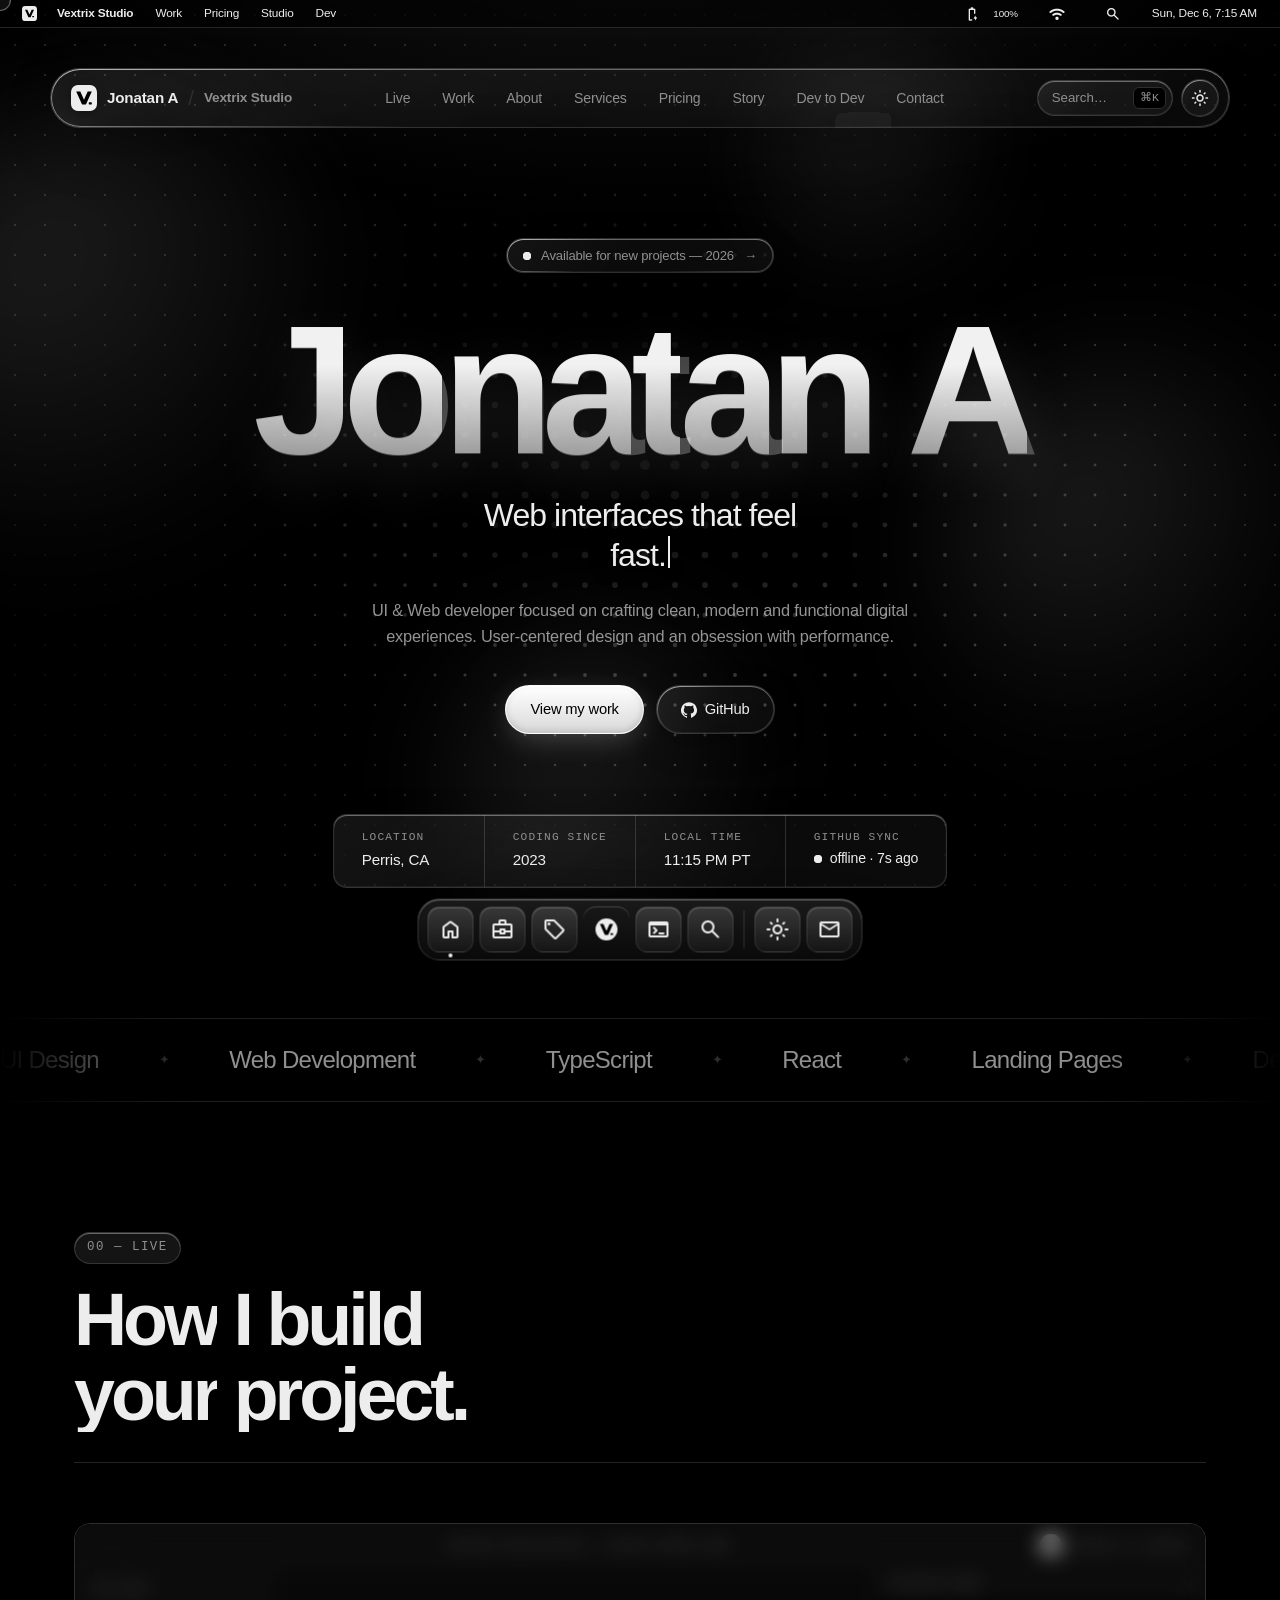
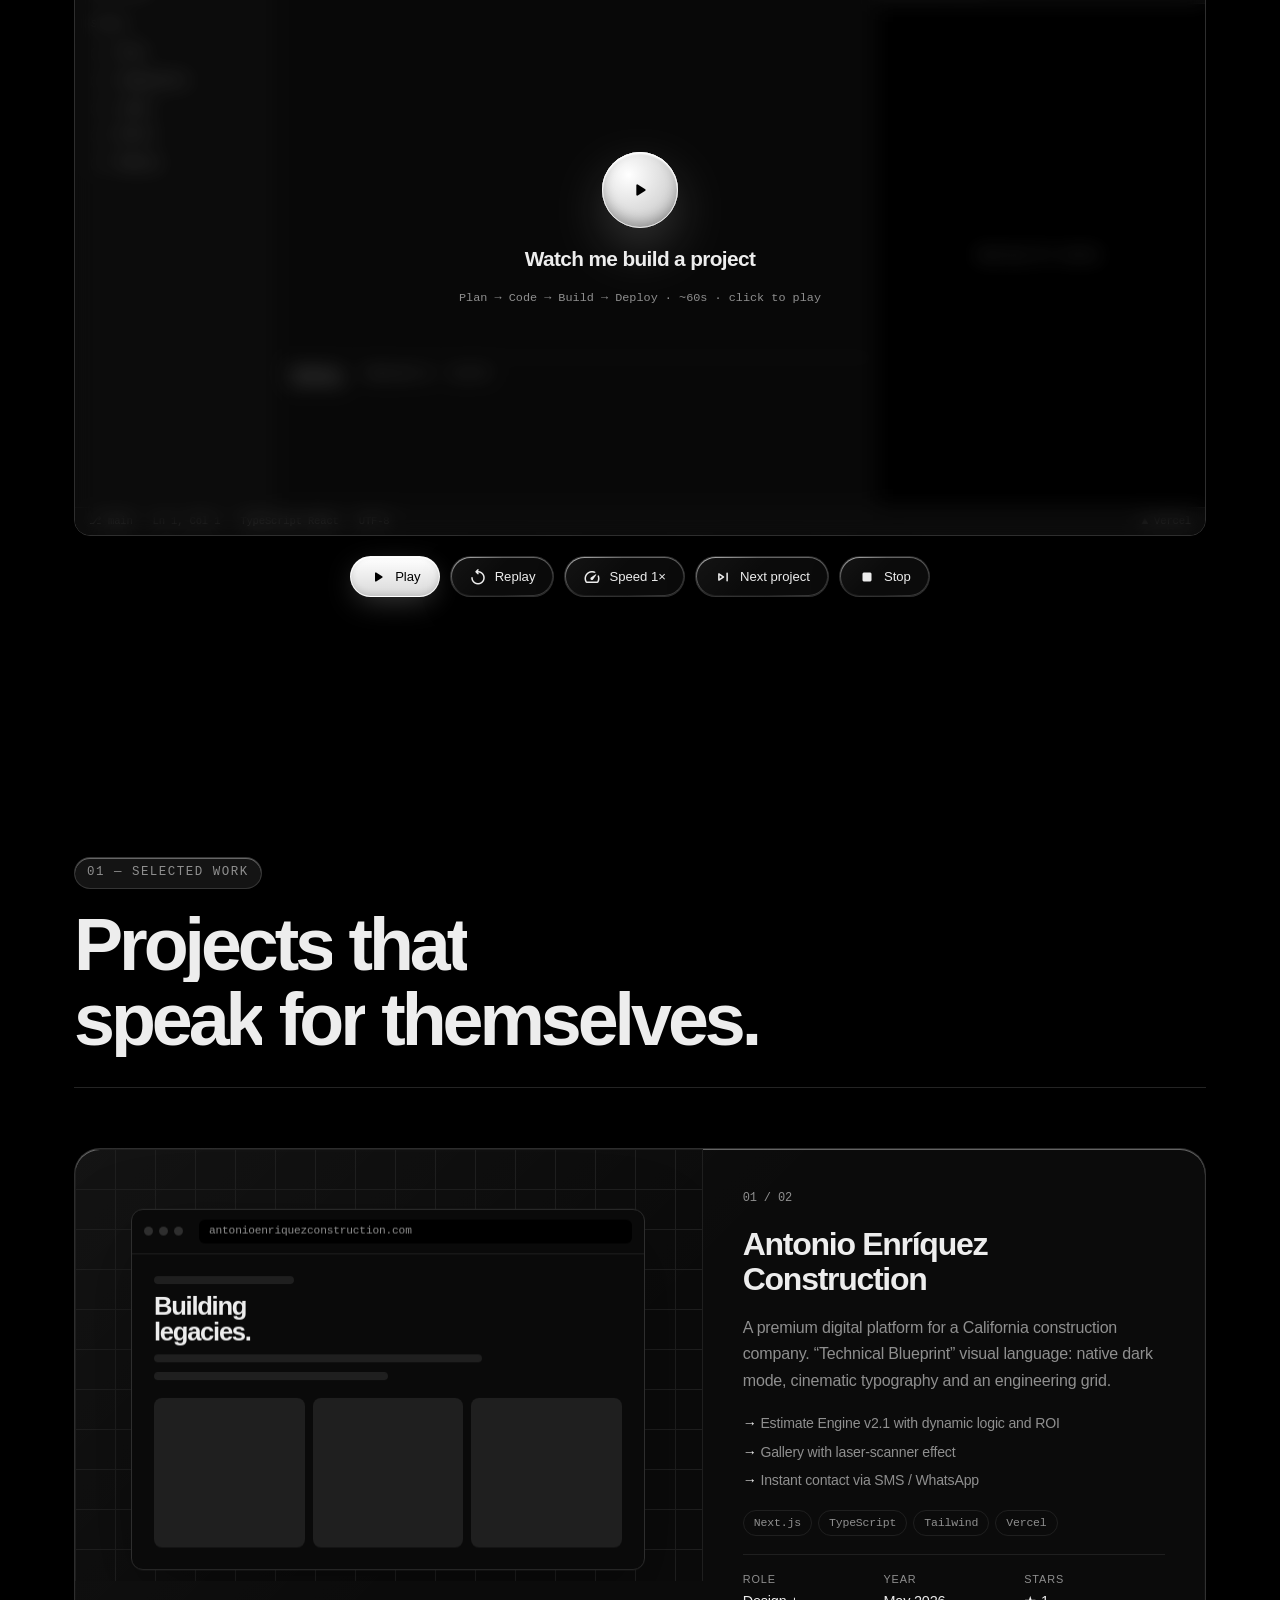
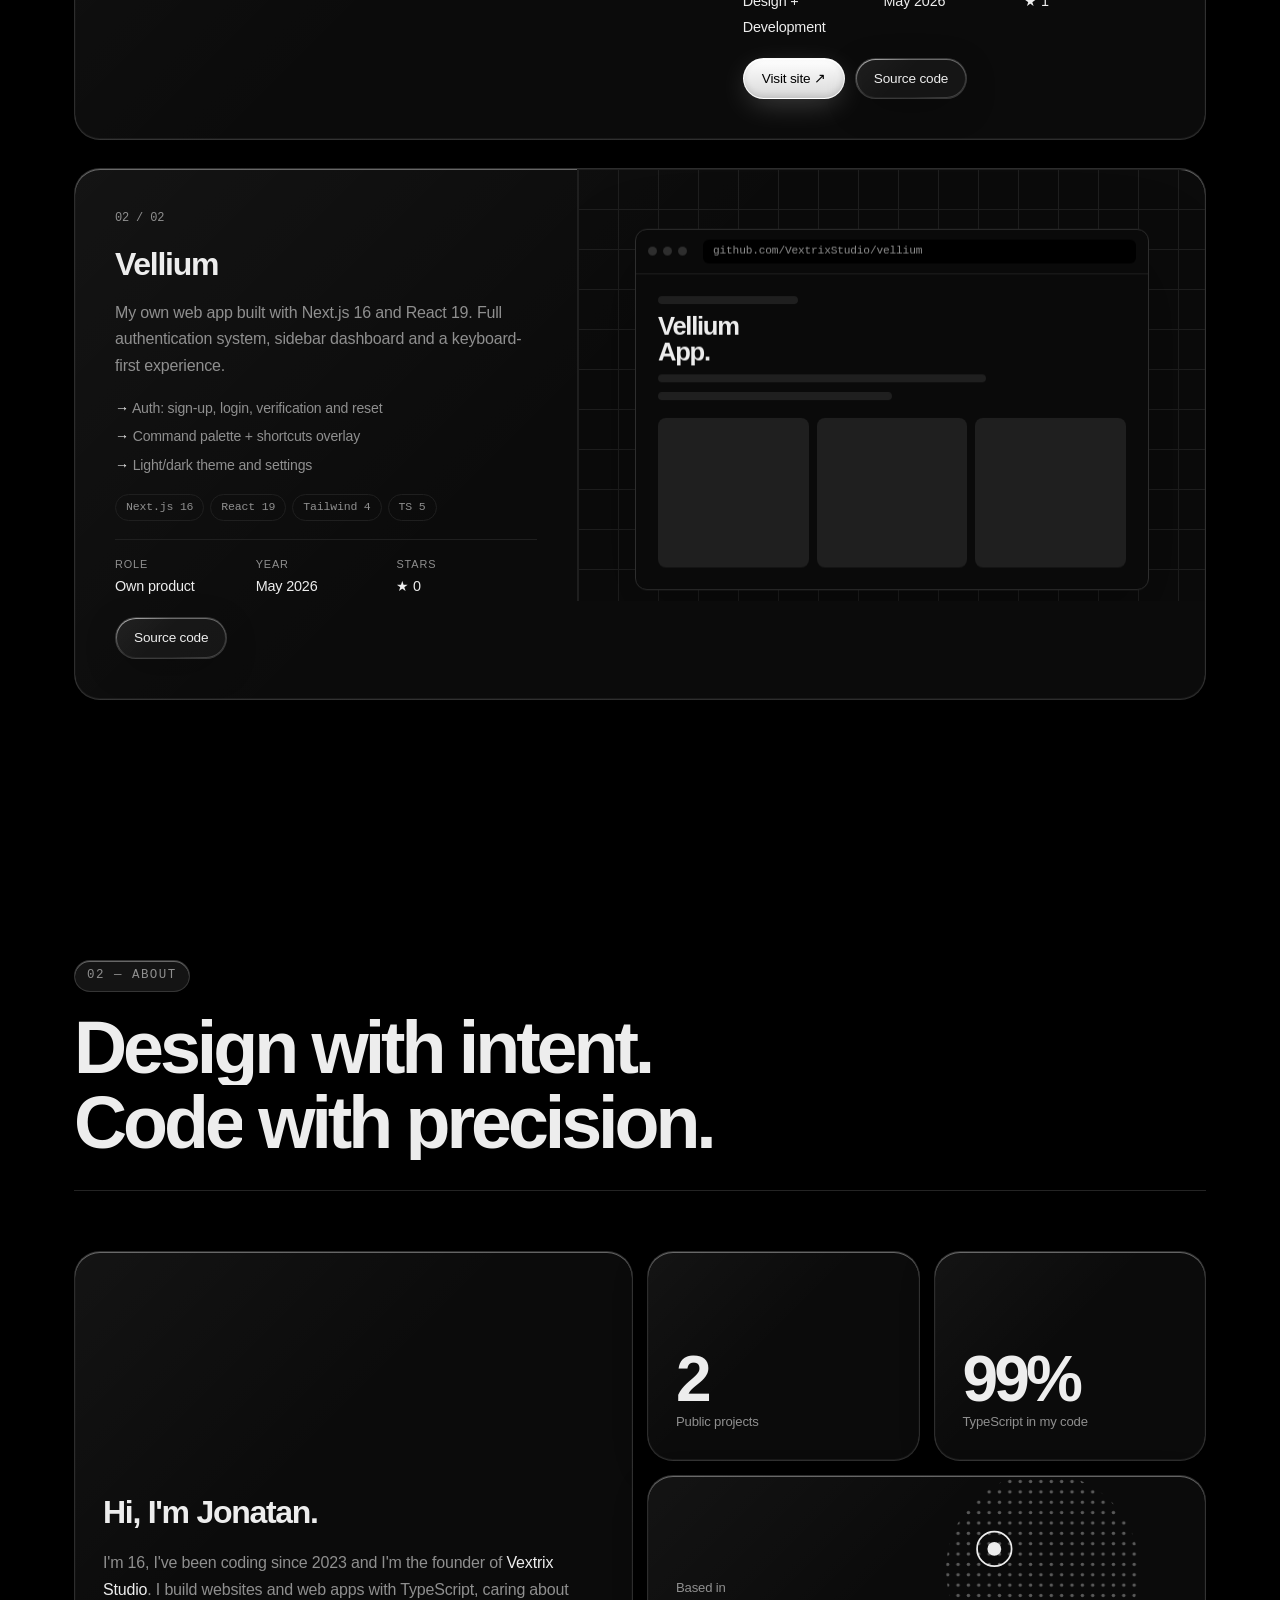
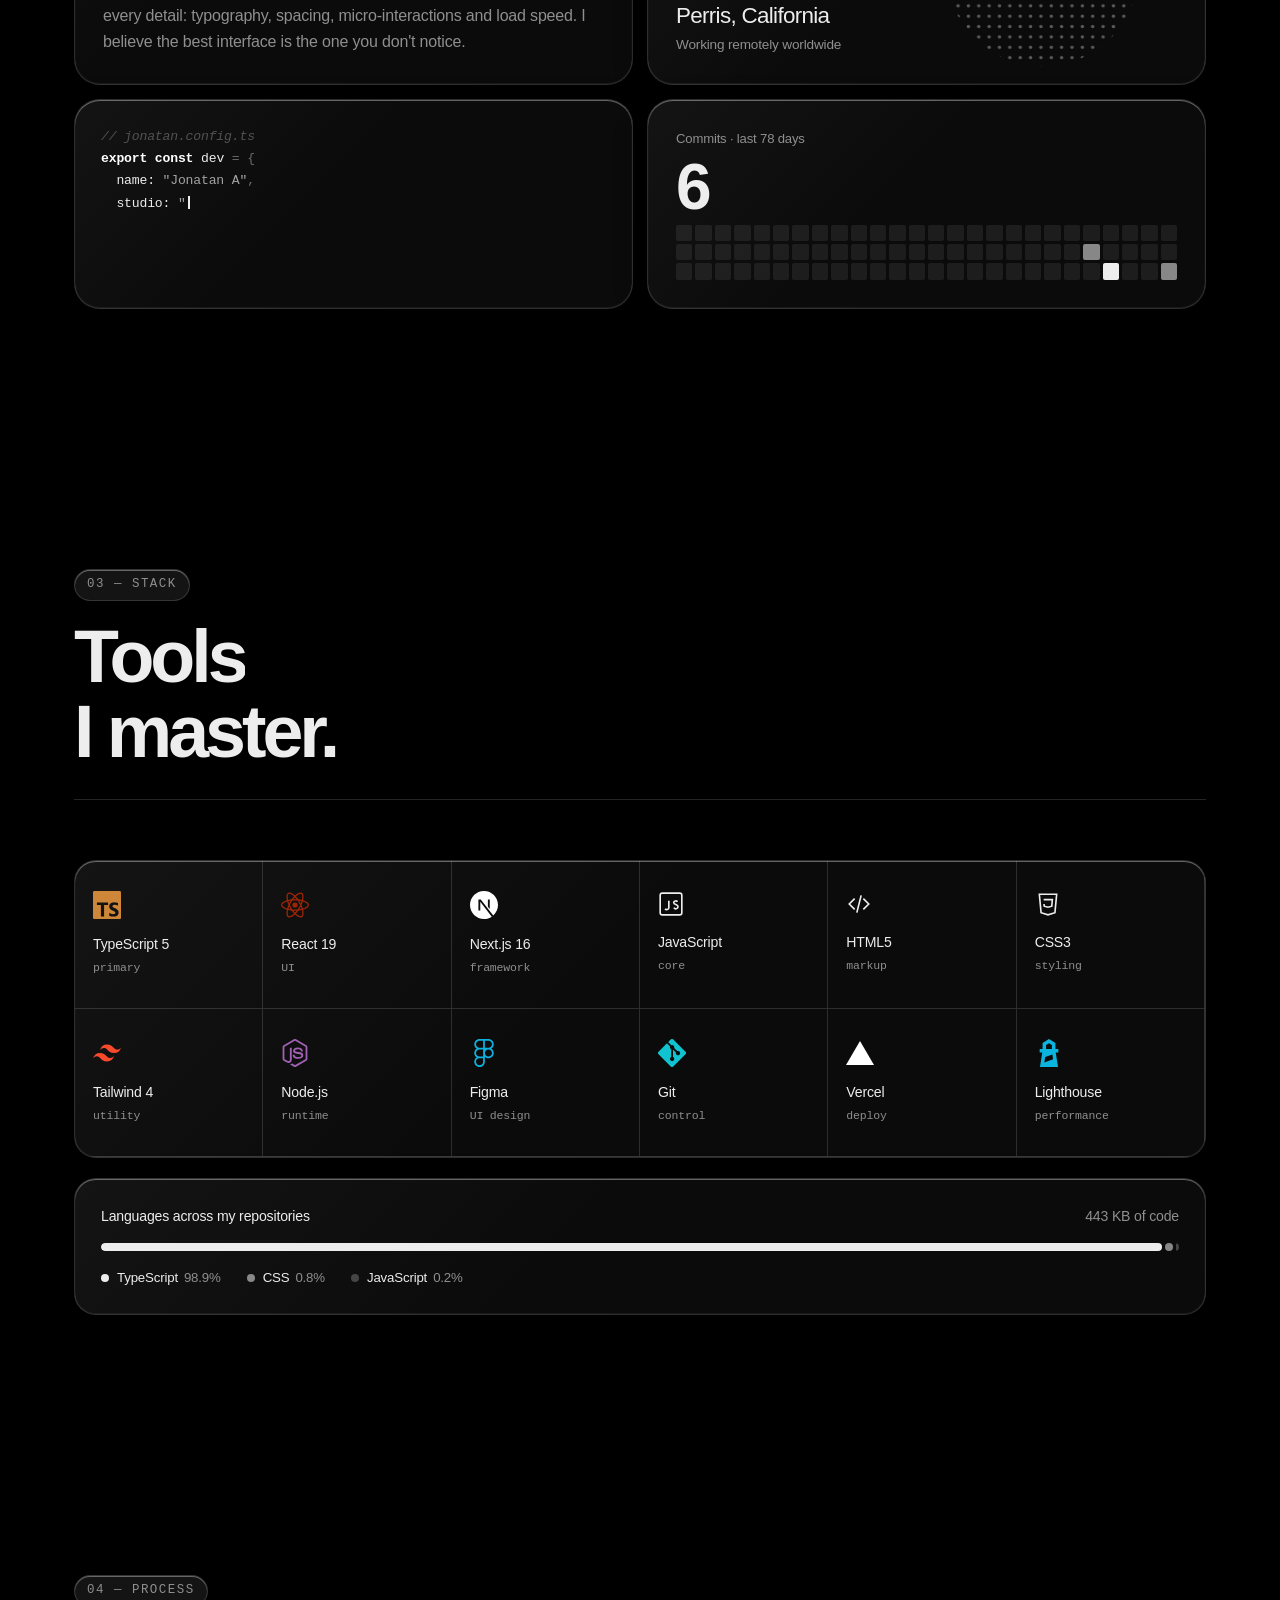
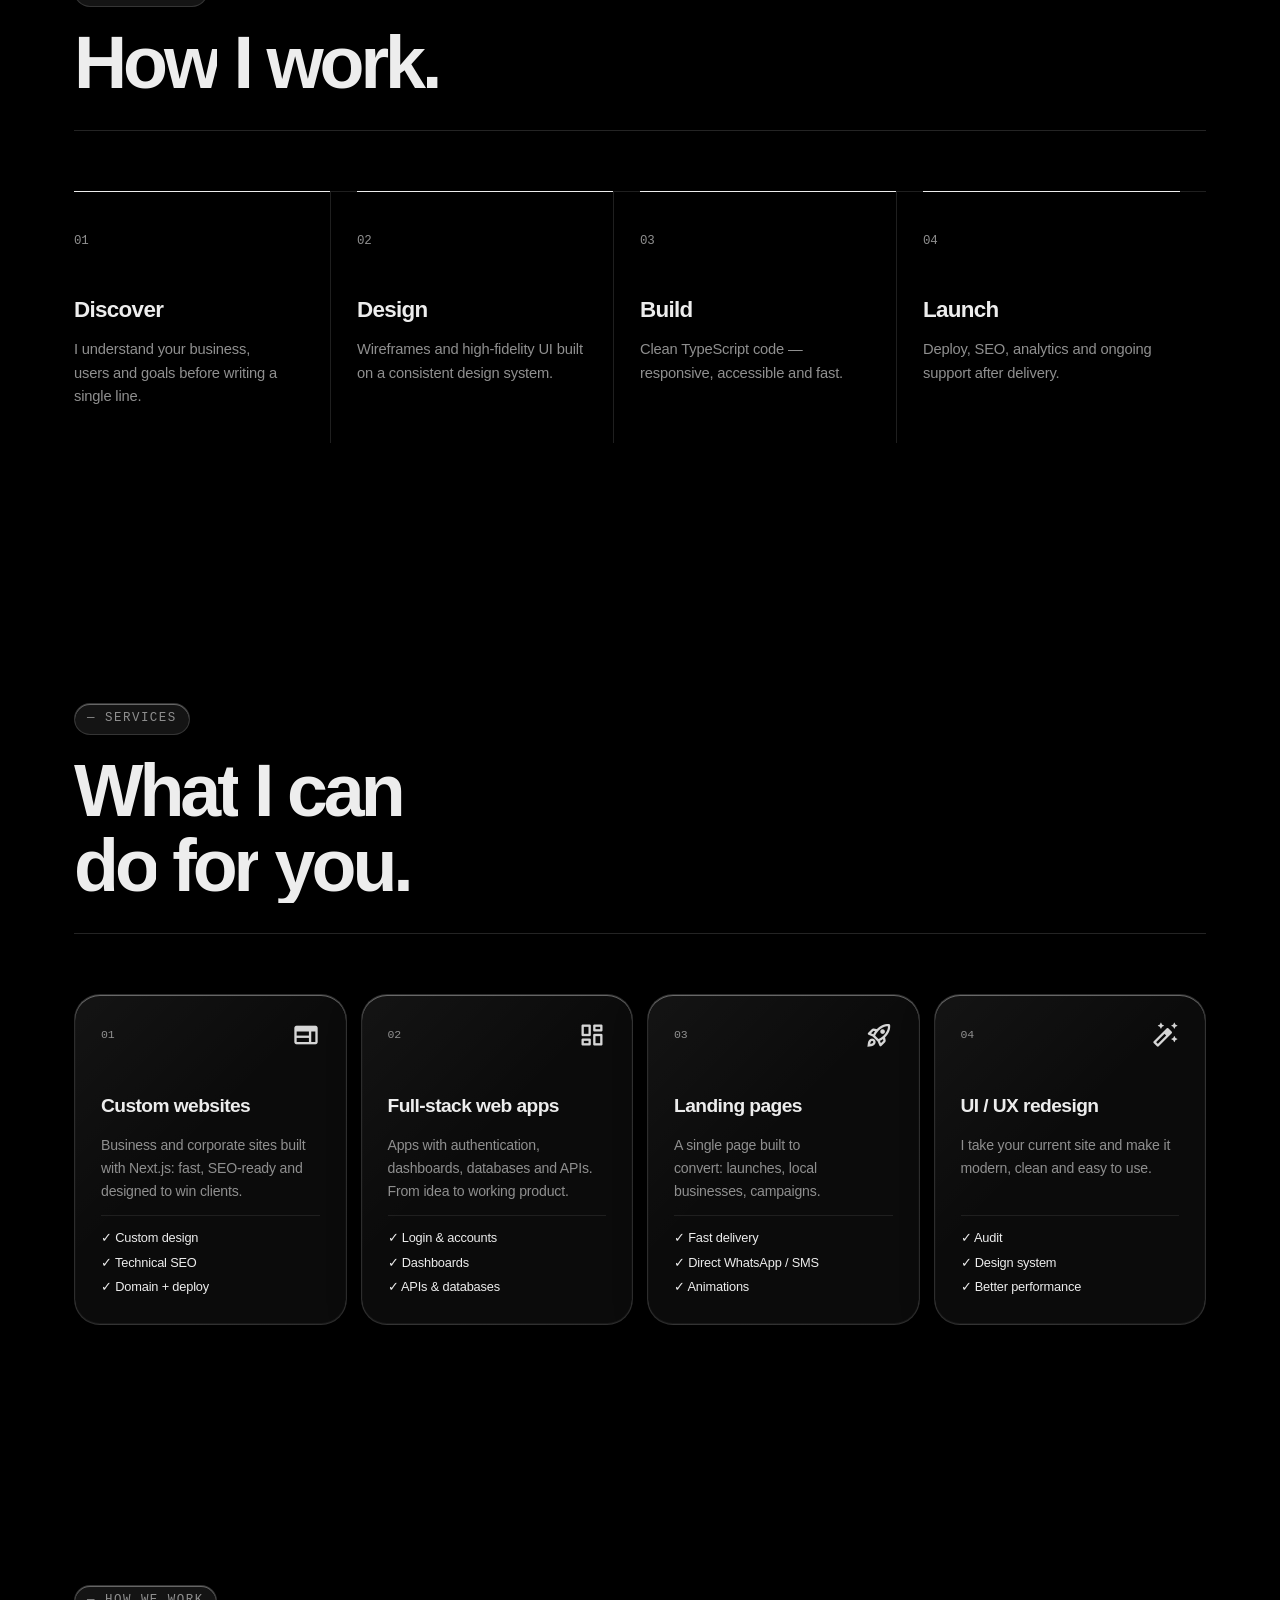
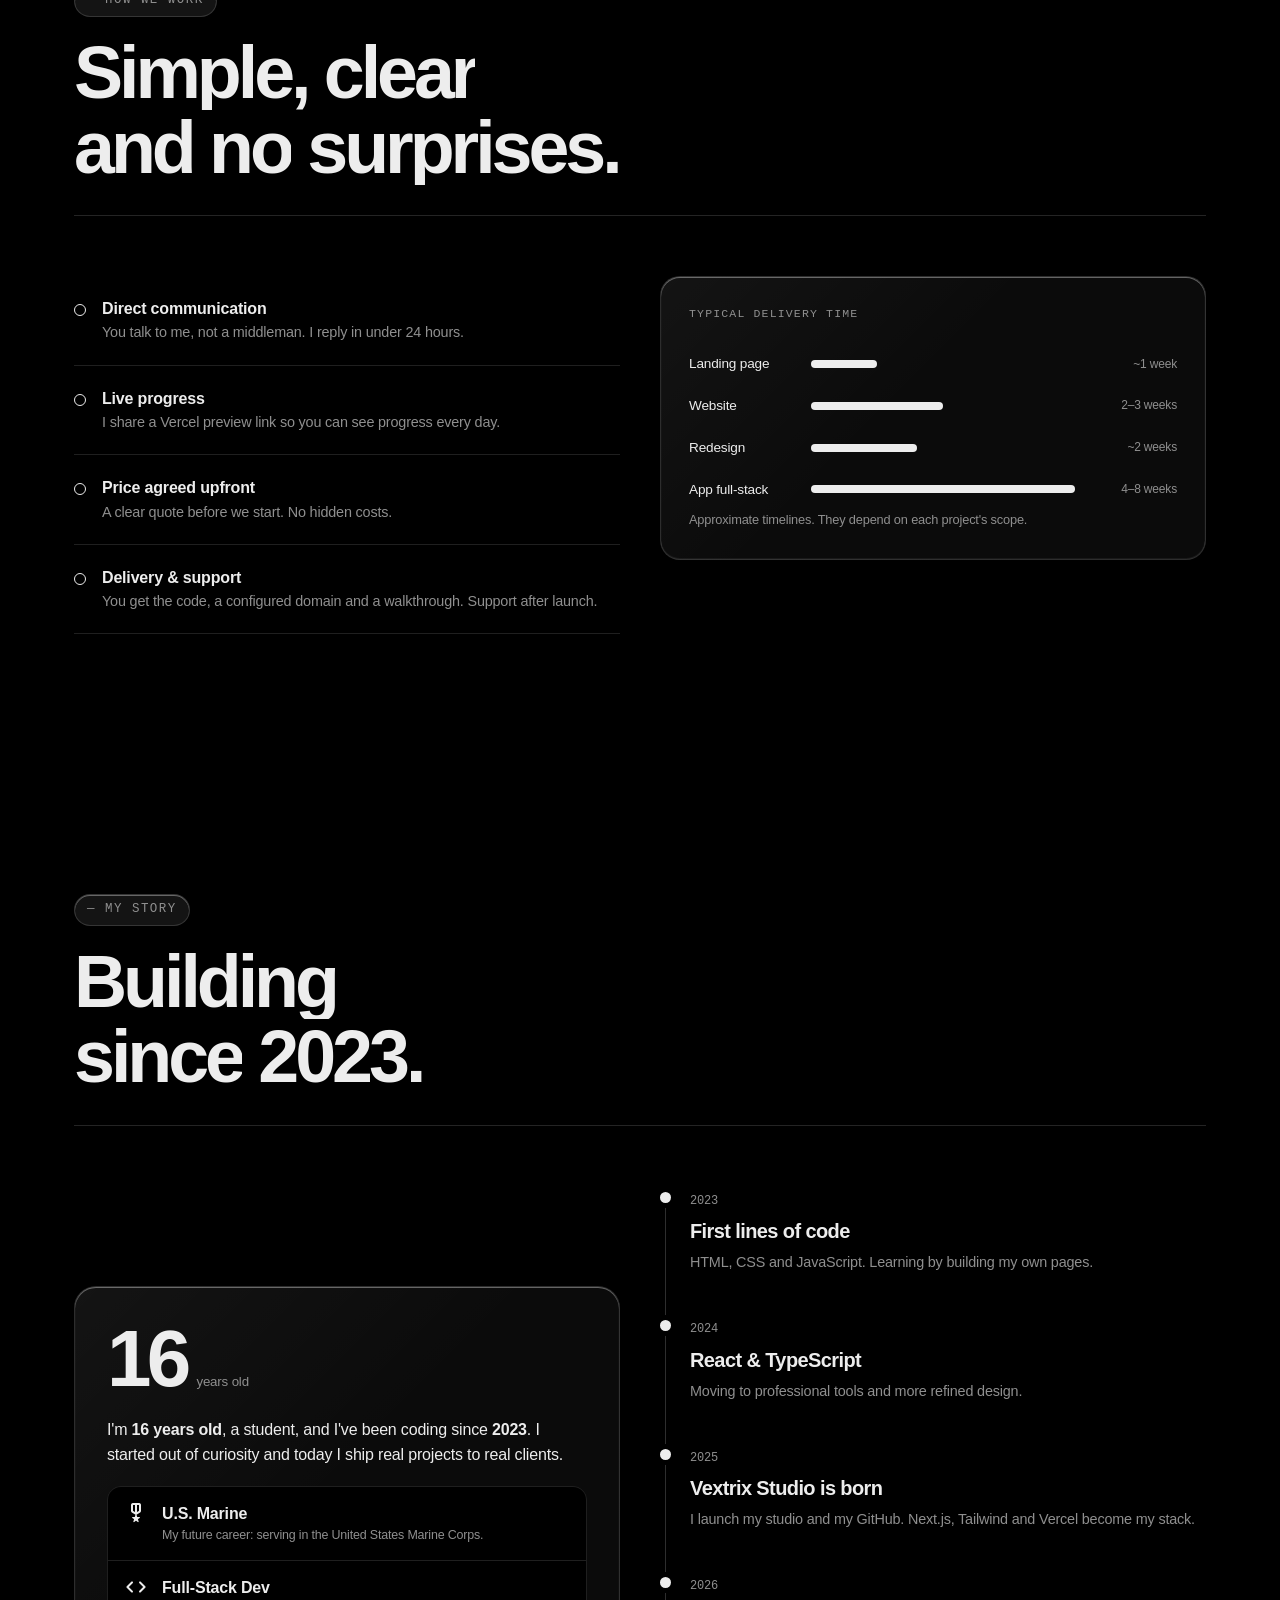
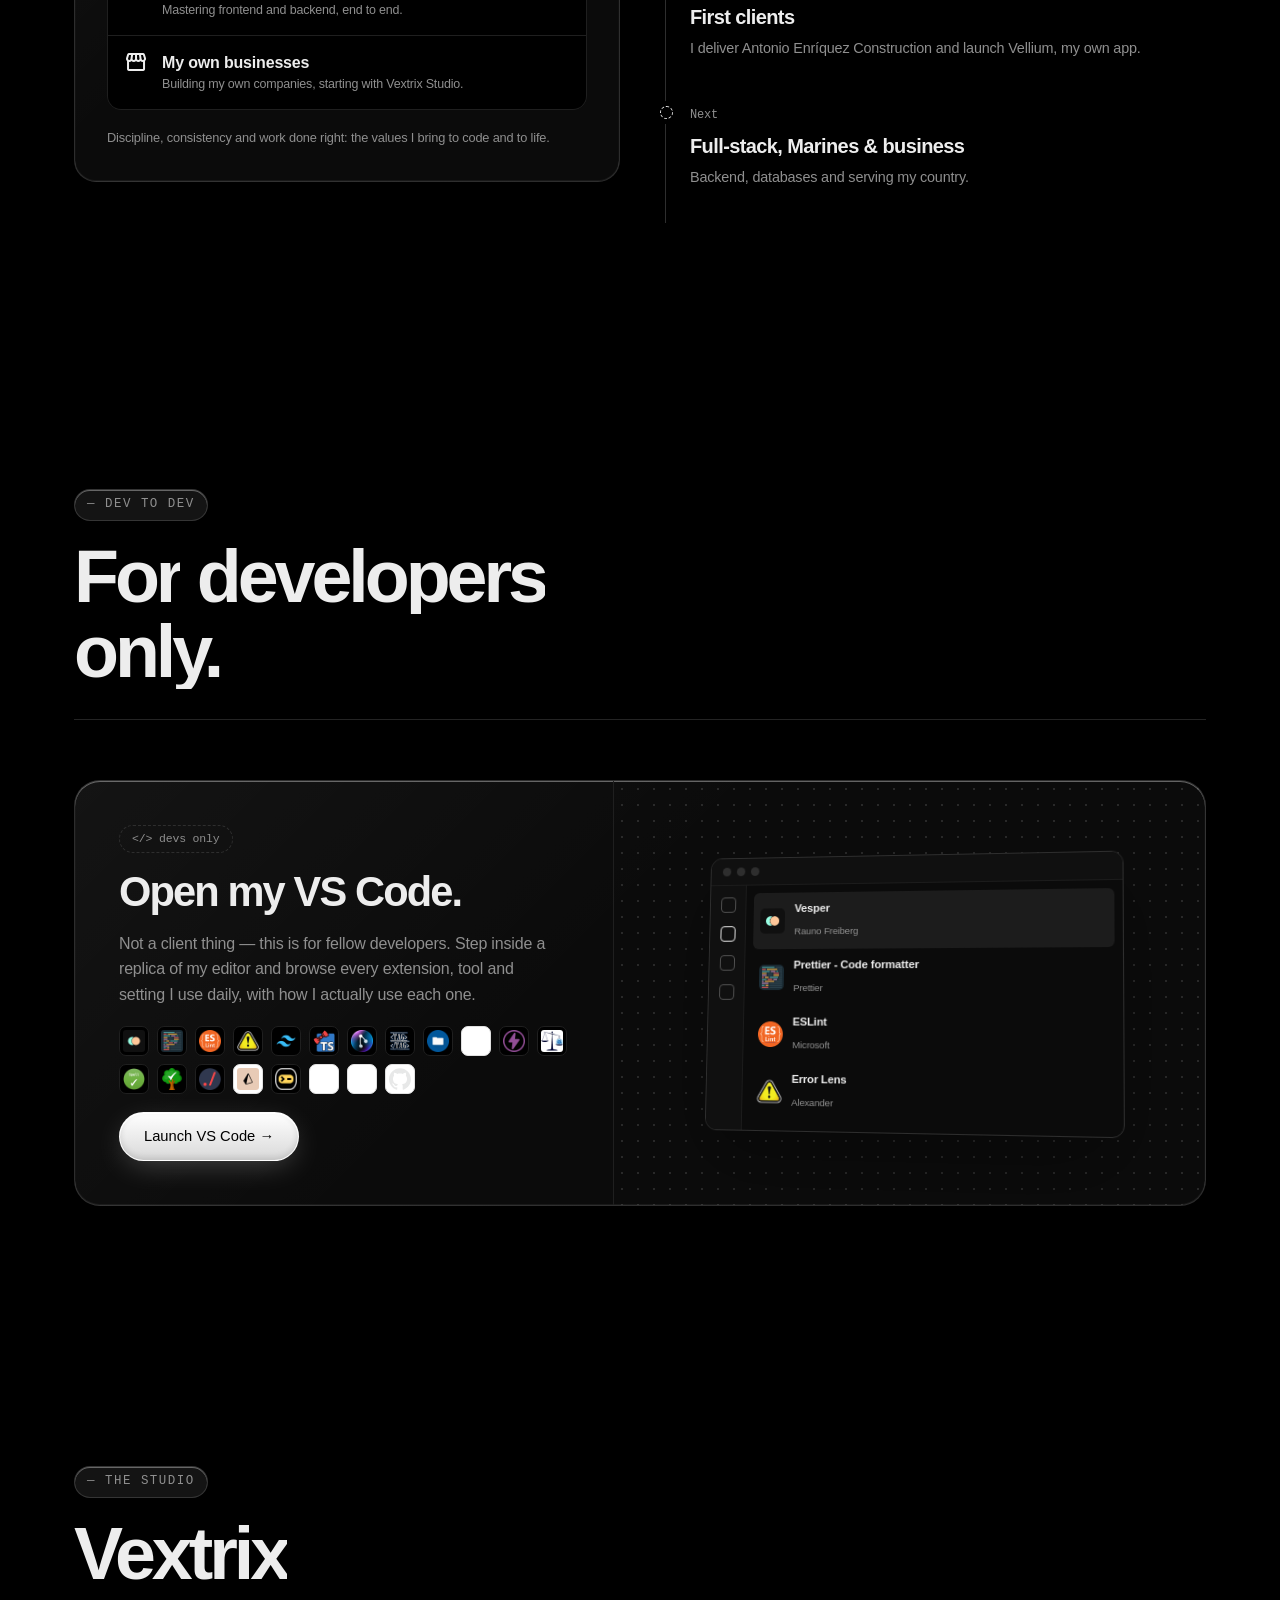
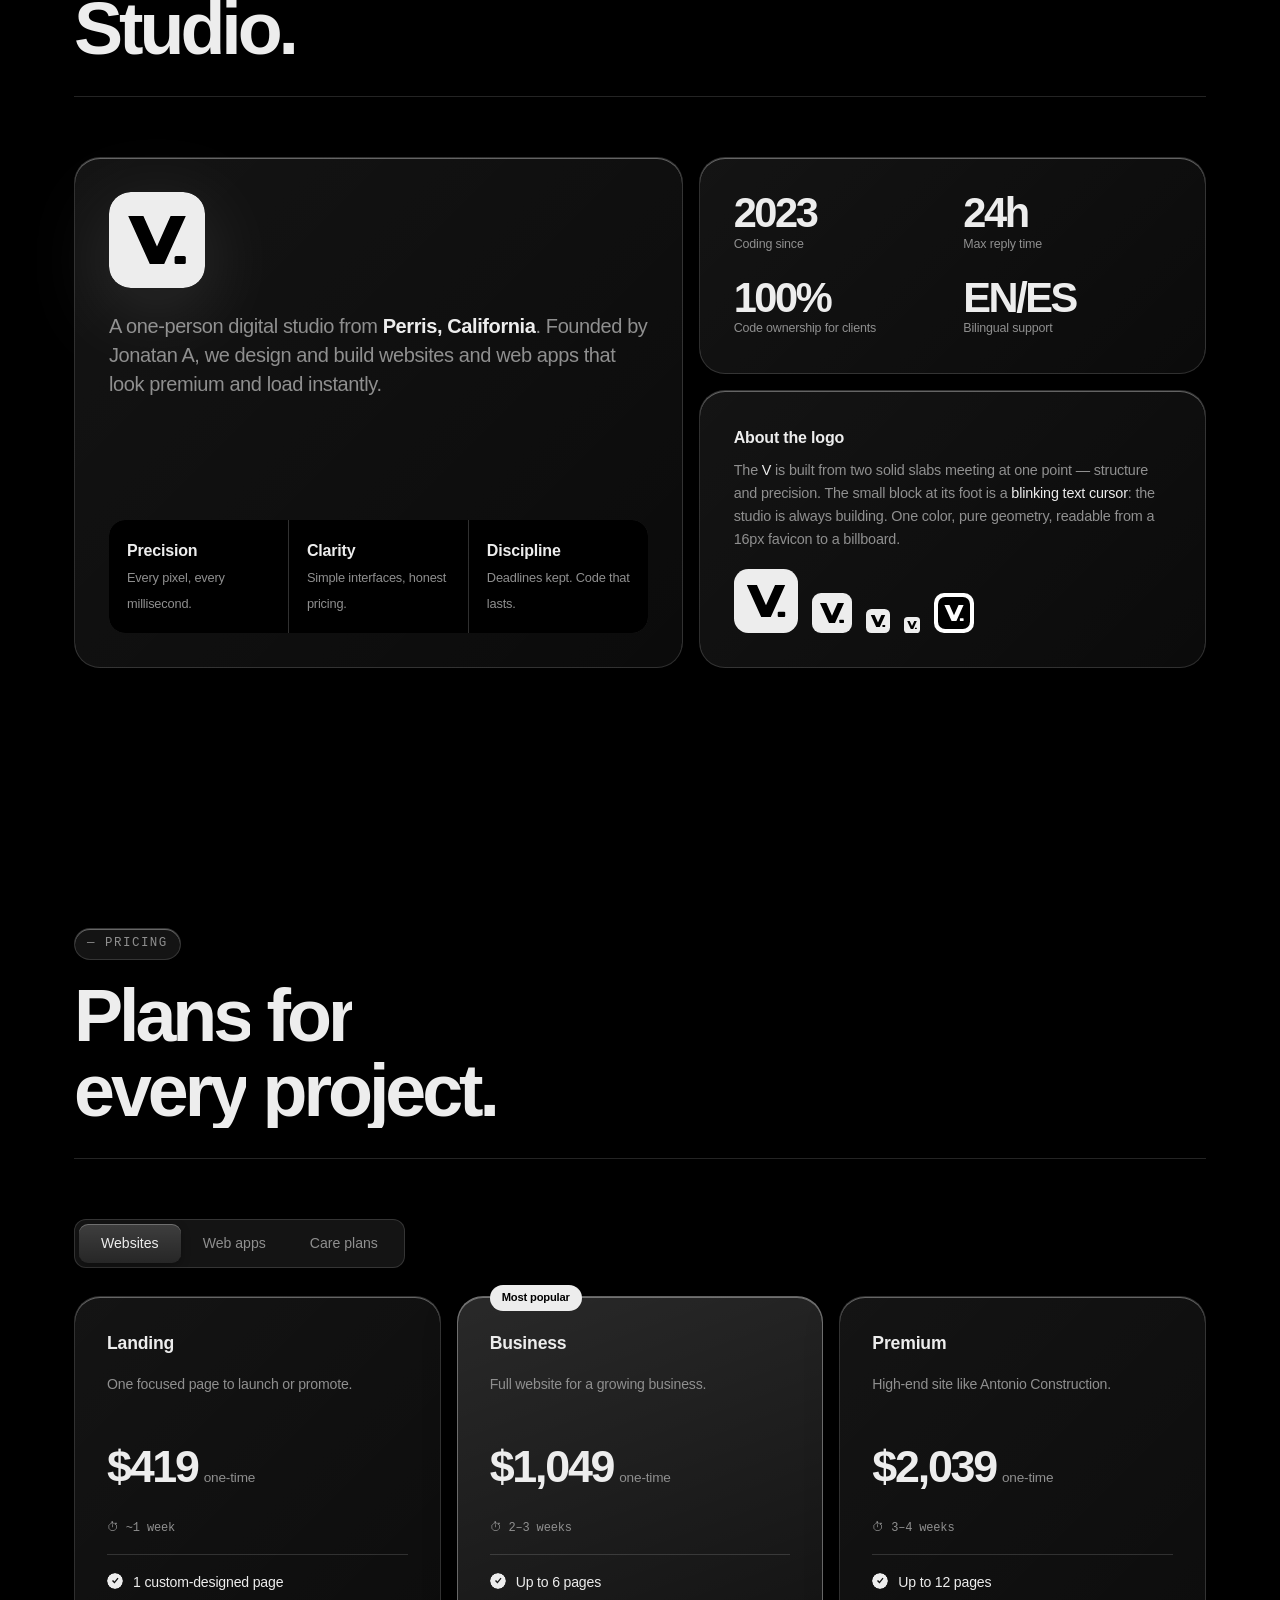
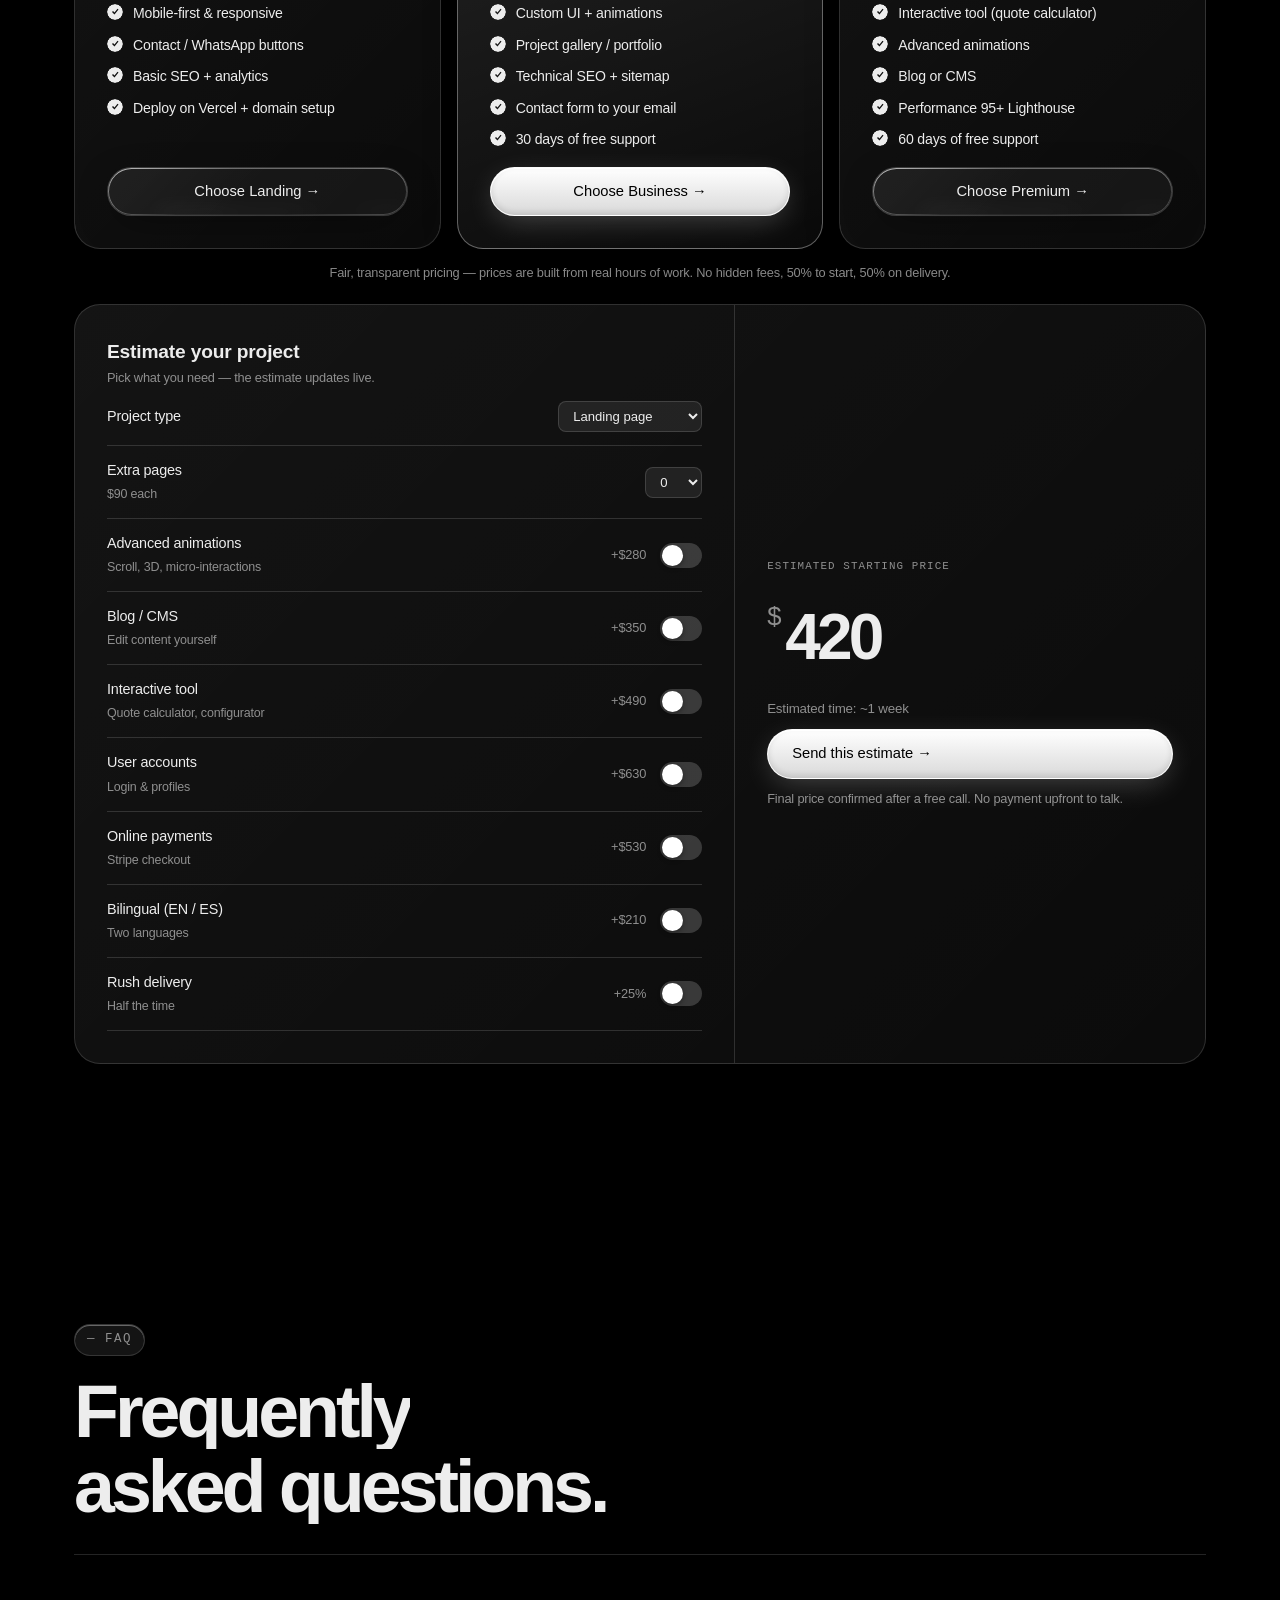
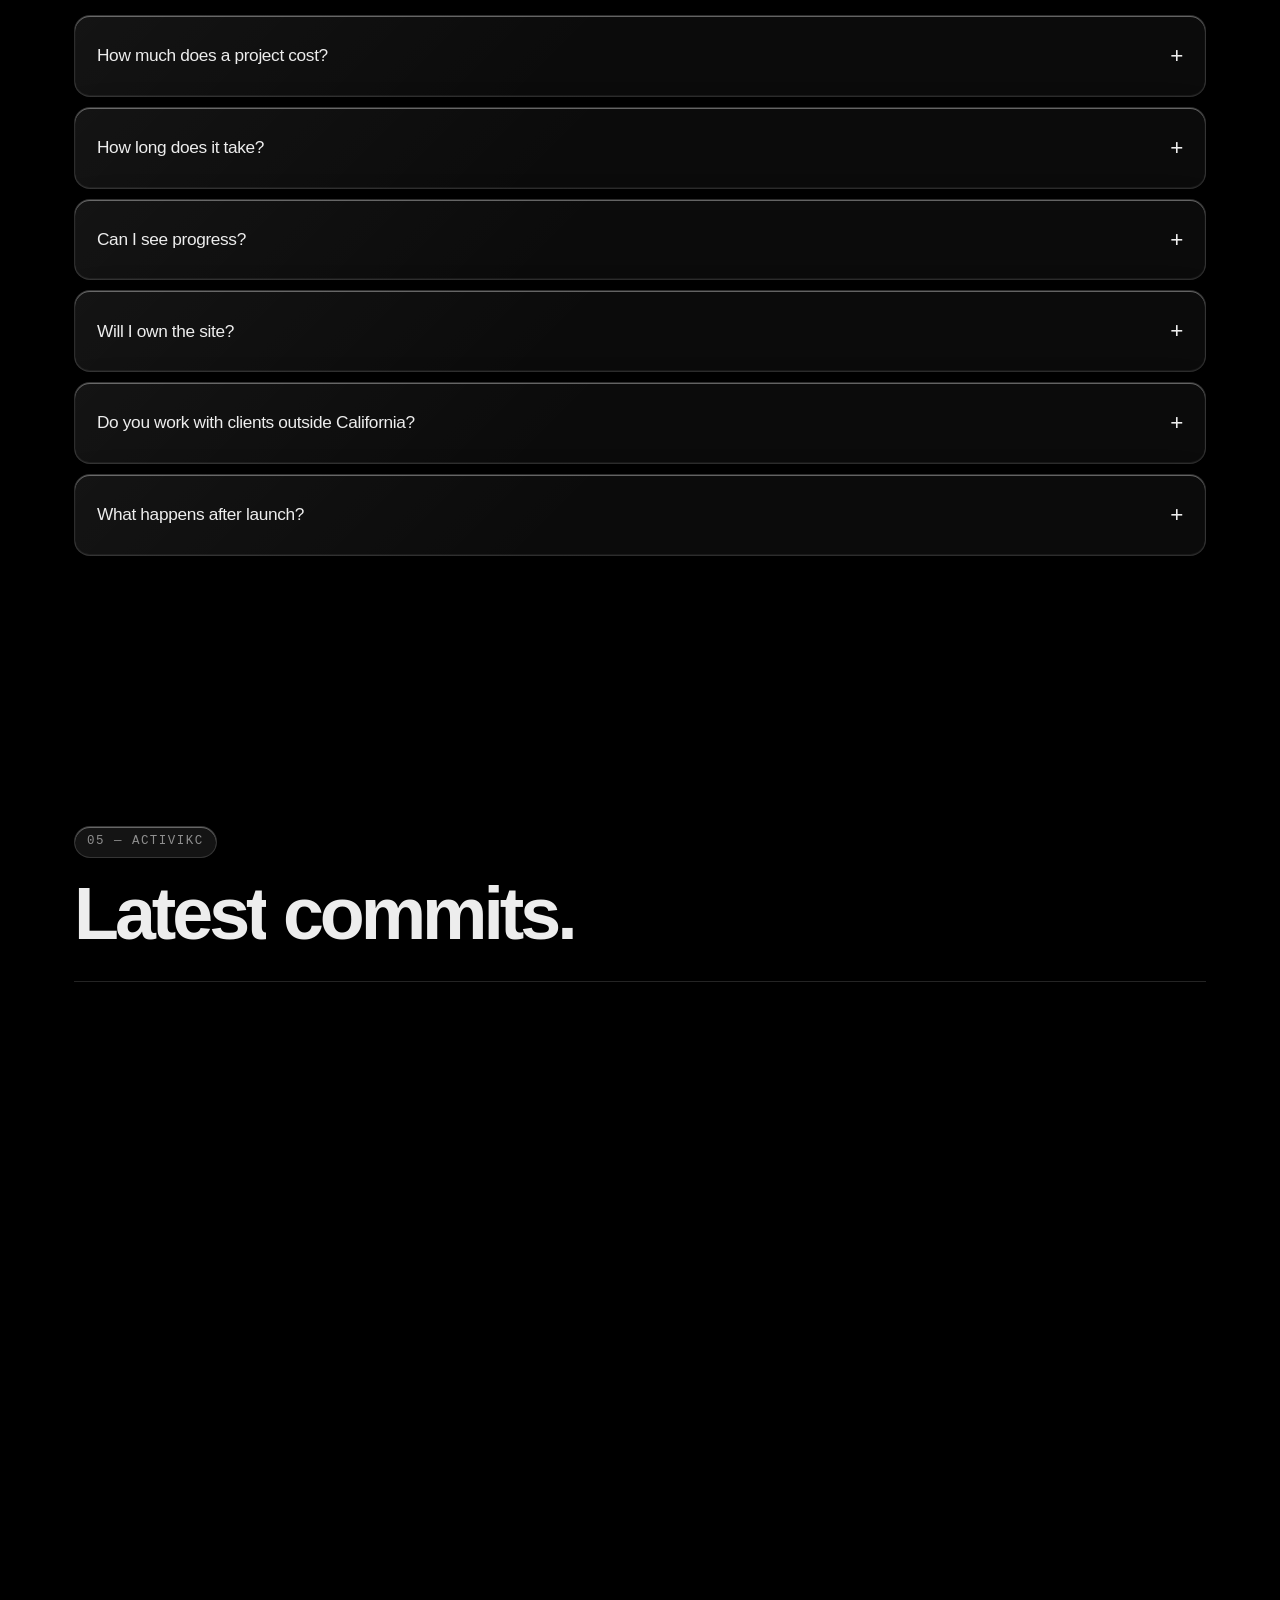
==== index.html @ cd9e3a54 "Add files via upload" ====
<!DOCTYPE html>
<html lang="en" translate="yes" data-theme="dark">
<head>
<meta charset="UTF-8"><meta name="google" content="notranslate-icons"><meta name="viewport" content="width=device-width,initial-scale=1">
<title>Jonatan A — UI & Web Developer</title>
<meta name="description" content="Jonatan A · Vextrix Studio. UI & Web Developer based in Perris, California.">
<link rel="icon" href="logo/v2.svg" type="image/svg+xml">
<link rel="apple-touch-icon" href="logo/v2.svg">
<meta name="theme-color" content="#000000">
<link rel="stylesheet" href="style.css">
</head>
<body>
<div class="loader" id="loader"><div class="ld-logo"><svg translate="no" class="vx-logo notranslate" viewBox="0 0 120 120" aria-label="Vextrix Studio"><rect width="120" height="120" rx="27" fill="currentColor"/><path d="M24 30h19l17 38 17-38h19L69 90H51z" fill="var(--bg)"/><rect x="82" y="80" width="14" height="10" rx="2" fill="var(--bg)" class="vx-caret"/></svg></div><div class="ld-name">JONATAN A</div><div class="ld-bar"><i id="ldbar"></i></div><div class="ld-num mono" id="ldnum">000</div></div>
<div class="progress" id="progress"></div>
<canvas id="dots"></canvas>
<div class="orbs" aria-hidden="true"><i></i><i></i><i></i><i></i></div>
<svg width="0" height="0" style="position:absolute" aria-hidden="true">
  <filter id="lg" x="0" y="0" width="100%" height="100%">
    <feTurbulence type="fractalNoise" baseFrequency="0.008 0.012" numOctaves="2" seed="7" result="n"/>
    <feGaussianBlur in="n" stdDeviation="2" result="nb"/>
    <feDisplacementMap in="SourceGraphic" in2="nb" scale="38" xChannelSelector="R" yChannelSelector="G"/>
  </filter>
</svg>
<div class="grain"></div>

<div class="menubar mono" id="menubar">
  <div class="mb-l"><span class="mb-apple"><svg translate="no" class="vx-logo notranslate" viewBox="0 0 120 120" aria-label="Vextrix Studio"><rect width="120" height="120" rx="27" fill="currentColor"/><path d="M24 30h19l17 38 17-38h19L69 90H51z" fill="var(--bg)"/><rect x="82" y="80" width="14" height="10" rx="2" fill="var(--bg)" class="vx-caret"/></svg></span><b>Vextrix Studio</b><span data-go="#trabajo">Work</span><span data-go="#planes">Pricing</span><span data-go="#estudio">Studio</span><span id="mbDev">Dev</span></div>
  <div class="mb-r"><span id="mbBatt" title="Battery"><span class="mi ">battery_5_bar</span><small id="mbPct"></small></span><span><span class="mi ">wifi</span></span><span id="mbSearch" title="Search (⌘K)"><span class="mi ">search</span></span><span id="mbDate"></span></div>
</div>
<header class="nav" id="nav">
  <a href="#inicio" class="logo"><svg translate="no" class="vx-logo notranslate" viewBox="0 0 120 120" aria-label="Vextrix Studio"><rect width="120" height="120" rx="27" fill="currentColor"/><path d="M24 30h19l17 38 17-38h19L69 90H51z" fill="var(--bg)"/><rect x="82" y="80" width="14" height="10" rx="2" fill="var(--bg)" class="vx-caret"/></svg><span>Jonatan A</span><em>/</em><small>Vextrix Studio</small></a>
  <nav id="menu">
    <a href="#ide">Live</a><a href="#trabajo">Work</a><a href="#sobre">About</a><a href="#servicios">Services</a><a href="#planes">Pricing</a><a href="#historia">Story</a><a href="#devadev">Dev to Dev</a><a href="#contacto">Contact</a>
  </nav>
  <div class="nav-r">
    <button class="kbd-btn" id="openK" aria-label="Search"><span>Search…</span><kbd>⌘K</kbd></button>
    <button class="icon" id="theme" aria-label="Theme"><span class="mi ">dark_mode</span></button>
    <button class="burger" id="burger" aria-label="Menu"><span></span><span></span></button>
  </div>
</header>

<main>
<!-- HERO -->
<section id="inicio" class="hero">
  <a href="#contacto" class="pill"><i class="pulse"></i> Available for new projects — 2026 <span>→</span></a>
  <h1 class="split">Jonatan A</h1>
  <p class="h-sub">Web interfaces that feel<br><span class="tw" id="rot"></span><span class="tcur"></span></p>
  <p class="lead" id="bio">UI & Web developer focused on crafting clean, modern and functional digital experiences. User-centered design and an obsession with performance.</p>
  <div class="cta">
    <a href="#trabajo" class="btn primary magnetic">View my work</a>
    <a href="https://github.com/VextrixStudio" target="_blank" class="btn magnetic"><svg width="16" height="16" viewBox="0 0 24 24" fill="currentColor"><path d="M12 .3a12 12 0 0 0-3.8 23.4c.6.1.8-.3.8-.6v-2c-3.3.7-4-1.6-4-1.6-.6-1.4-1.4-1.8-1.4-1.8-1-.7.1-.7.1-.7 1.2.1 1.8 1.2 1.8 1.2 1 1.8 2.8 1.3 3.5 1 0-.8.4-1.3.7-1.6-2.7-.3-5.5-1.3-5.5-6 0-1.2.5-2.3 1.3-3.1-.2-.4-.6-1.6 0-3.2 0 0 1-.3 3.4 1.2a11.5 11.5 0 0 1 6 0c2.3-1.5 3.3-1.2 3.3-1.2.6 1.6.2 2.8.1 3.2.8.8 1.3 1.9 1.3 3.2 0 4.6-2.8 5.6-5.5 5.9.5.4.9 1.1.9 2.2v3.3c0 .3.1.7.8.6A12 12 0 0 0 12 .3"/></svg> GitHub</a>
  </div>
  <div class="hero-meta">
    <div><small>Location</small><b>Perris, CA</b></div><div><small>Coding since</small><b>2023</b></div>
    <div><small>Local time</small><b id="clock">--:--</b></div>
    <div><small>GitHub sync</small><b id="sync"><i class="pulse"></i> connecting…</b></div>
  </div>
</section>

<!-- MARQUEE -->
<div class="marquee"><div class="track" id="track"></div></div>


<!-- LIVE IDE -->
<section id="ide">
  <div class="sec-head reveal"><span class="eyebrow">00 — Live</span><h2>How I build<br>your project.</h2></div>
  <div class="ide reveal" id="ideBox">
    <button class="ide-cover" id="ideCover" type="button" aria-label="Play build demo">
      <span class="play"><span class="mi f notranslate" translate="no" aria-hidden="true">play_arrow</span></span>
      <b>Watch me build a project</b>
      <small class="mono">Plan → Code → Build → Deploy · ~60s · click to play</small>
    </button>
    <div class="ide-top">
      <div class="dots3"><i></i><i></i><i></i></div>
      <div class="ide-title mono"><span id="ideProj">antonio-construction</span> — Visual Studio Code</div>
      <div class="ide-who"><span class="av">JA</span><span id="ideStatus" class="mono">Jonatan is typing…</span></div>
    </div>
    <div class="ide-main">
      <aside class="ide-side mono">
        <div class="side-h">EXPLORER</div>
        <ul id="ideTree"></ul>
        <div class="side-h" style="margin-top:18px">STEPS</div>
        <ol id="ideSteps" class="steps-list"><li>Plan</li><li>Components</li><li>Logic</li><li>Build</li><li>Deploy</li></ol>
      </aside>
      <div class="ide-center">
        <div class="tabs mono" id="ideTabs"></div>
        <div class="editor mono"><div class="gutter" translate="no" id="gutter"></div><pre id="code" translate="no"></pre></div>
        <div class="term mono">
          <div class="term-h"><span class="on">TERMINAL</span><span>PROBLEMS <b>0</b></span><span>OUTPUT</span></div>
          <div id="term" translate="no"></div>
        </div>
      </div>
      <div class="ide-prev">
        <div class="prev-bar mono"><span id="prevUrl">localhost:3000</span><i id="prevDot"></i></div>
        <div class="prev-body" id="prev"><div class="prev-empty mono">Waiting for build…</div></div>
      </div>
    </div>
    <div class="ide-status mono"><span>⎇ main</span><span id="stLine">Ln 1, Col 1</span><span>TypeScript React</span><span>UTF-8</span><span id="stDeploy">▲ Vercel</span></div>
  </div>
  <div class="ide-ctrl reveal"><button class="btn primary" id="idePlay"><span class="mi f notranslate" translate="no" aria-hidden="true">play_arrow</span> Play</button><button class="btn" id="ideReplay"><span class="mi ">replay</span> Replay</button><button class="btn" id="ideSpeed"><span class="mi ">speed</span> <span id="spdT">Speed 1×</span></button><button class="btn" id="ideNext"><span class="mi ">skip_next</span> Next project</button><button class="btn" id="ideStop"><span class="mi f notranslate" translate="no" aria-hidden="true">stop</span> Stop</button></div>
</section>

<!-- WORK -->
<section id="trabajo">
  <div class="sec-head reveal"><span class="eyebrow">01 — Selected work</span><h2>Projects that<br>speak for themselves.</h2></div>
  <div id="projects" class="projects"></div>
</section>

<!-- ABOUT / BENTO -->
<section id="sobre">
  <div class="sec-head reveal"><span class="eyebrow">02 — About</span><h2>Design with intent.<br>Code with precision.</h2></div>
  <div class="bento">
    <div class="b b-about reveal tilt">
      <img id="avatar" src="https://avatars.githubusercontent.com/u/227630237?v=4" alt="Jonatan A" onerror="this.style.display='none'">
      <h3>Hi, I'm Jonatan.</h3>
      <p>I'm 16, I've been coding since 2023 and I'm the founder of <b>Vextrix Studio</b>. I build websites and web apps with TypeScript, caring about every detail: typography, spacing, micro-interactions and load speed. I believe the best interface is the one you don't notice.</p>
    </div>
    <div class="b b-stat reveal tilt"><span class="big" data-to="2" id="s-repos">0</span><small>Public projects</small></div>
    <div class="b b-stat reveal tilt"><span class="big" data-to="99" id="s-ts">0</span><span class="big">%</span><small>TypeScript in my code</small></div>
    <div class="b b-map reveal tilt">
      <svg viewBox="0 0 200 120" class="globe"><defs><pattern id="p" width="6" height="6" patternUnits="userSpaceOnUse"><circle cx="3" cy="3" r="1" fill="currentColor"/></pattern></defs><circle cx="100" cy="60" r="56" fill="url(#p)" opacity=".35"/><circle cx="72" cy="48" r="4" fill="currentColor"/><circle cx="72" cy="48" r="10" fill="none" stroke="currentColor" class="ring"/></svg>
      <small>Based in</small><b>Perris, California</b><span class="muted">Working remotely worldwide</span>
    </div>
    <div class="b b-code reveal tilt">
<pre><code><span class="c">// jonatan.config.ts</span>
<span class="k">export const</span> dev = {
  name: <span class="s">"Jonatan A"</span>,
  studio: <span class="s">"Vextrix Studio"</span>,
  stack: [<span class="s">"TS"</span>, <span class="s">"React"</span>, <span class="s">"CSS"</span>],
  focus: <span class="s">"UI · UX · Perf"</span>,
  coffee: <span class="k">Infinity</span>,
};</code></pre>
    </div>
    <div class="b b-since reveal tilt"><small>Commits · last 78 days</small><span class="big" id="s-commits">0</span><div class="contrib" id="contrib"></div></div>
  </div>
</section>

<!-- STACK -->
<section id="stack">
  <div class="sec-head reveal"><span class="eyebrow">03 — Stack</span><h2>Tools<br>I master.</h2></div>
  <div class="stack-grid reveal" id="stackgrid"></div>
  <div class="langs reveal"><div class="lh"><span>Languages across my repositories</span><span class="muted" id="bytes"></span></div><div class="bar" id="langbar"></div><ul id="langlist"></ul></div>
</section>

<!-- PROCESS -->
<section id="proceso">
  <div class="sec-head reveal"><span class="eyebrow">04 — Process</span><h2>How I work.</h2></div>
  <div class="steps">
    <div class="step reveal"><span>01</span><h4>Discover</h4><p>I understand your business, users and goals before writing a single line.</p></div>
    <div class="step reveal"><span>02</span><h4>Design</h4><p>Wireframes and high-fidelity UI built on a consistent design system.</p></div>
    <div class="step reveal"><span>03</span><h4>Build</h4><p>Clean TypeScript code — responsive, accessible and fast.</p></div>
    <div class="step reveal"><span>04</span><h4>Launch</h4><p>Deploy, SEO, analytics and ongoing support after delivery.</p></div>
  </div>
</section>


<!-- SERVICES -->
<section id="servicios">
  <div class="sec-head reveal"><span class="eyebrow">— Services</span><h2>What I can<br>do for you.</h2></div>
  <div class="svc-grid">
    <div class="svc reveal tilt"><span class="mono n">01<span class="mi ">web</span></span><h4>Custom websites</h4><p>Business and corporate sites built with Next.js: fast, SEO-ready and designed to win clients.</p><ul><li>Custom design</li><li>Technical SEO</li><li>Domain + deploy</li></ul></div>
    <div class="svc reveal tilt"><span class="mono n">02<span class="mi ">dashboard</span></span><h4>Full-stack web apps</h4><p>Apps with authentication, dashboards, databases and APIs. From idea to working product.</p><ul><li>Login &amp; accounts</li><li>Dashboards</li><li>APIs &amp; databases</li></ul></div>
    <div class="svc reveal tilt"><span class="mono n">03<span class="mi ">rocket_launch</span></span><h4>Landing pages</h4><p>A single page built to convert: launches, local businesses, campaigns.</p><ul><li>Fast delivery</li><li>Direct WhatsApp / SMS</li><li>Animations</li></ul></div>
    <div class="svc reveal tilt"><span class="mono n">04<span class="mi ">auto_fix_high</span></span><h4>UI / UX redesign</h4><p>I take your current site and make it modern, clean and easy to use.</p><ul><li>Audit</li><li>Design system</li><li>Better performance</li></ul></div>
  </div>
</section>

<!-- HOW WE WORK -->
<section id="como">
  <div class="sec-head reveal"><span class="eyebrow">— How we work</span><h2>Simple, clear<br>and no surprises.</h2></div>
  <div class="how">
    <div class="how-l reveal">
      <div class="how-item"><b>Direct communication</b><p>You talk to me, not a middleman. I reply in under 24 hours.</p></div>
      <div class="how-item"><b>Live progress</b><p>I share a Vercel preview link so you can see progress every day.</p></div>
      <div class="how-item"><b>Price agreed upfront</b><p>A clear quote before we start. No hidden costs.</p></div>
      <div class="how-item"><b>Delivery &amp; support</b><p>You get the code, a configured domain and a walkthrough. Support after launch.</p></div>
    </div>
    <div class="how-r reveal">
      <div class="tl-h mono">Typical delivery time</div>
      <div class="gantt">
        <div><span>Landing page</span><i style="--w:25%"></i><small>~1 week</small></div>
        <div><span>Website</span><i style="--w:50%"></i><small>2–3 weeks</small></div>
        <div><span>Redesign</span><i style="--w:40%"></i><small>~2 weeks</small></div>
        <div><span>App full-stack</span><i style="--w:100%"></i><small>4–8 weeks</small></div>
      </div>
      <p class="muted small">Approximate timelines. They depend on each project's scope.</p>
    </div>
  </div>
</section>

<!-- STORY -->
<section id="historia">
  <div class="sec-head reveal"><span class="eyebrow">— My story</span><h2>Building<br>since 2023.</h2></div>
  <div class="story">
    <div class="story-card reveal">
      <div class="age"><span class="big" data-to="16">0</span><small>years old</small></div>
      <p>I'm <b>16 years old</b>, a student, and I've been coding since <b>2023</b>. I started out of curiosity and today I ship real projects to real clients.</p>
      <div class="goals">
        <div><span class="mi ">military_tech</span><b>U.S. Marine</b><small>My future career: serving in the United States Marine Corps.</small></div>
        <div><span class="mi ">code</span><b>Full-Stack Dev</b><small>Mastering frontend and backend, end to end.</small></div>
        <div><span class="mi ">storefront</span><b>My own businesses</b><small>Building my own companies, starting with Vextrix Studio.</small></div>
      </div>
      <p class="muted small">Discipline, consistency and work done right: the values I bring to code and to life.</p>
    </div>
    <ol class="timeline" id="timeline">
      <li class="reveal"><span class="mono">2023</span><b>First lines of code</b><p>HTML, CSS and JavaScript. Learning by building my own pages.</p></li>
      <li class="reveal"><span class="mono">2024</span><b>React &amp; TypeScript</b><p>Moving to professional tools and more refined design.</p></li>
      <li class="reveal"><span class="mono">2025</span><b>Vextrix Studio is born</b><p>I launch my studio and my GitHub. Next.js, Tailwind and Vercel become my stack.</p></li>
      <li class="reveal"><span class="mono">2026</span><b>First clients</b><p>I deliver Antonio Enríquez Construction and launch Vellium, my own app.</p></li>
      <li class="reveal future"><span class="mono">Next</span><b>Full-stack, Marines &amp; business</b><p>Backend, databases and serving my country.</p></li>
    </ol>
  </div>
</section>

<!-- DEV TO DEV -->
<section id="devadev">
  <div class="sec-head reveal"><span class="eyebrow">— Dev to Dev</span><h2>For developers<br>only.</h2></div>
  <div class="dev-teaser reveal" id="openVS">
    <div class="dt-l">
      <span class="dt-badge mono">&lt;/&gt; devs only</span>
      <h3>Open my VS Code.</h3>
      <p>Not a client thing — this is for fellow developers. Step inside a replica of my editor and browse every extension, tool and setting I use daily, with how I actually use each one.</p>
      <div class="dt-icons" id="dtIcons"></div>
      <button class="btn primary magnetic" type="button">Launch VS Code →</button>
    </div>
    <div class="dt-r">
      <div class="dt-win"><div class="dt-bar"><i></i><i></i><i></i></div>
        <div class="dt-body"><div class="dt-act"><b></b><b class="on"></b><b></b><b></b></div><div class="dt-list" id="dtList"></div></div>
      </div>
    </div>
  </div>
</section>

<!-- VS CODE REPLICA -->
<div class="vs" id="vs" aria-hidden="true">
  <div class="vs-win">
    <div class="vs-title">
      <div class="dots3"><i class="c" id="vsClose" title="Close"></i><i></i><i></i></div>
      <div class="vs-cmd mono"><svg width="12" height="12" viewBox="0 0 24 24" fill="none" stroke="currentColor" stroke-width="2"><circle cx="11" cy="11" r="7"/><path d="M21 21l-4-4"/></svg>jonatan-setup</div>
      <button class="vs-x" id="vsX" aria-label="Close">✕</button>
    </div>
    <div class="vs-main">
      <nav class="vs-act" id="vsAct">
        <button data-v="files" title="Explorer"><span class="mi ">description</span></button>
        <button data-v="ext" class="on" title="Extensions"><span class="mi ">extension</span><span class="vs-count" id="vsCount">10</span></button>
        <button data-v="tools" title="Tools"><span class="mi ">handyman</span></button>
        <button data-v="tips" title="Tips"><span class="mi ">lightbulb</span></button>
        <div class="sp"></div>
        <button data-v="settings" title="settings.json"><span class="mi ">settings</span></button>
      </nav>
      <aside class="vs-side">
        <div class="vs-side-h mono" id="vsSideH">EXTENSIONS: INSTALLED</div>
        <div class="vs-search"><input id="vsQ" placeholder="Search Extensions in Marketplace" autocomplete="off"></div>
        <div class="vs-list" id="vsList"></div>
      </aside>
      <div class="vs-editor">
        <div class="vs-tabs mono" id="vsTabs"></div>
        <div class="vs-page" id="vsPage"></div>
      </div>
    </div>
    <div class="vs-status mono"><span>⎇ main</span><span>⊗ 0 ⚠ 0</span><span id="vsStat">10 extensions installed</span><span class="r">Vesper</span><span>Geist Mono</span><span>{ } TypeScript React</span></div>
  </div>
</div>

<!-- STUDIO -->
<section id="estudio">
  <div class="sec-head reveal"><span class="eyebrow">— The Studio</span><h2>Vextrix<br>Studio.</h2></div>
  <div class="studio">
    <div class="st-brand reveal">
      <div class="st-logo"><svg translate="no" class="vx-logo notranslate" viewBox="0 0 120 120" aria-label="Vextrix Studio"><rect width="120" height="120" rx="27" fill="currentColor"/><path d="M24 30h19l17 38 17-38h19L69 90H51z" fill="var(--bg)"/><rect x="82" y="80" width="14" height="10" rx="2" fill="var(--bg)" class="vx-caret"/></svg></div>
      <p class="st-lead">A one-person digital studio from <b>Perris, California</b>. Founded by Jonatan A, we design and build websites and web apps that look premium and load instantly.</p>
      <div class="st-vals">
        <div><b>Precision</b><span>Every pixel, every millisecond.</span></div>
        <div><b>Clarity</b><span>Simple interfaces, honest pricing.</span></div>
        <div><b>Discipline</b><span>Deadlines kept. Code that lasts.</span></div>
      </div>
    </div>
    <div class="st-facts reveal">
      <div><span class="big" data-to="2023">0</span><small>Coding since</small></div>
      <div><span class="big" data-to="24">0</span><span class="big">h</span><small>Max reply time</small></div>
      <div><span class="big" data-to="100">0</span><span class="big">%</span><small>Code ownership for clients</small></div>
      <div><span class="big">EN/ES</span><small>Bilingual support</small></div>
    </div>
    <div class="st-mark reveal">
      <h4>About the logo</h4>
      <p>The <b>V</b> is built from two solid slabs meeting at one point — structure and precision. The small block at its foot is a <b>blinking text cursor</b>: the studio is always building. One color, pure geometry, readable from a 16px favicon to a billboard.</p>
      <div class="st-sizes"><span style="width:64px;height:64px"><svg translate="no" class="vx-logo notranslate" viewBox="0 0 120 120" aria-label="Vextrix Studio"><rect width="120" height="120" rx="27" fill="currentColor"/><path d="M24 30h19l17 38 17-38h19L69 90H51z" fill="var(--bg)"/><rect x="82" y="80" width="14" height="10" rx="2" fill="var(--bg)" class="vx-caret"/></svg></span><span style="width:40px;height:40px"><svg translate="no" class="vx-logo notranslate" viewBox="0 0 120 120" aria-label="Vextrix Studio"><rect width="120" height="120" rx="27" fill="currentColor"/><path d="M24 30h19l17 38 17-38h19L69 90H51z" fill="var(--bg)"/><rect x="82" y="80" width="14" height="10" rx="2" fill="var(--bg)" class="vx-caret"/></svg></span><span style="width:24px;height:24px"><svg translate="no" class="vx-logo notranslate" viewBox="0 0 120 120" aria-label="Vextrix Studio"><rect width="120" height="120" rx="27" fill="currentColor"/><path d="M24 30h19l17 38 17-38h19L69 90H51z" fill="var(--bg)"/><rect x="82" y="80" width="14" height="10" rx="2" fill="var(--bg)" class="vx-caret"/></svg></span><span style="width:16px;height:16px"><svg translate="no" class="vx-logo notranslate" viewBox="0 0 120 120" aria-label="Vextrix Studio"><rect width="120" height="120" rx="27" fill="currentColor"/><path d="M24 30h19l17 38 17-38h19L69 90H51z" fill="var(--bg)"/><rect x="82" y="80" width="14" height="10" rx="2" fill="var(--bg)" class="vx-caret"/></svg></span><span class="inv" style="width:40px;height:40px"><svg translate="no" class="vx-logo notranslate" viewBox="0 0 120 120" aria-label="Vextrix Studio"><rect width="120" height="120" rx="27" fill="currentColor"/><path d="M24 30h19l17 38 17-38h19L69 90H51z" fill="var(--bg)"/><rect x="82" y="80" width="14" height="10" rx="2" fill="var(--bg)" class="vx-caret"/></svg></span></div>
    </div>
  </div>
</section>

<!-- PRICING -->
<section id="planes">
  <div class="sec-head reveal"><span class="eyebrow">— Pricing</span><h2>Plans for<br>every project.</h2></div>
  <div class="seg reveal" id="planSeg"><span class="seg-pill"></span><button class="on" data-p="web">Websites</button><button data-p="app">Web apps</button><button data-p="care">Care plans</button></div>
  <div class="plans" id="plans"></div>
  <p class="price-note reveal">Fair, transparent pricing — prices are built from real hours of work. No hidden fees, 50% to start, 50% on delivery.</p>
  <div class="calc reveal">
    <div class="calc-l"><h4>Estimate your project</h4><p class="muted small">Pick what you need — the estimate updates live.</p><div id="calcOpts"></div></div>
    <div class="calc-r"><small class="mono">ESTIMATED STARTING PRICE</small><div class="calc-price"><span>$</span><b id="calcTotal">0</b></div><small class="muted" id="calcTime"></small><button class="btn primary magnetic" id="calcSend">Send this estimate →</button><p class="muted small">Final price confirmed after a free call. No payment upfront to talk.</p></div>
  </div>
</section>

<!-- FAQ -->
<section id="faq">
  <div class="sec-head reveal"><span class="eyebrow">— FAQ</span><h2>Frequently<br>asked questions.</h2></div>
  <div class="faq" id="faqList"></div>
</section>

<!-- ACTIVITY -->
<section id="actividad">
  <div class="sec-head reveal"><span class="eyebrow">05 — Activity</span><h2>Latest commits.</h2></div>
  <div class="terminal reveal">
    <div class="t-bar"><i></i><i></i><i></i><span>~/VextrixStudio — git log</span></div>
    <div id="events" class="t-body"></div>
  </div>
</section>

<!-- CONTACT -->
<section id="contacto" class="contact reveal">
  <span class="eyebrow">06 — Contact</span>
  <h2 class="huge">Let's build something<br><span class="outline">incredible.</span></h2>
  <div class="mail-box">
    <a href="mailto:vextrixstudio@outlook.com?subject=Project%20inquiry" class="mail mono">vextrixstudio@outlook.com</a>
    <button class="btn" id="copyMail" type="button"><span class="mi ">content_copy</span> Copy</button>
  </div>
  <form id="form">
    <input type="text" name="_honey" style="display:none">
    <div class="row"><input required placeholder="Name" name="name"><input required type="email" placeholder="Your email" name="email"></div>
    <div class="chips-sel" id="topics"><button type="button" class="on">Website</button><button type="button">Web app</button><button type="button">UI redesign</button><button type="button">Landing page</button><button type="button">Other</button></div>
    <textarea required placeholder="Tell me about your project…" name="message" rows="4" maxlength="1500" id="msg"></textarea>
    <div class="f-foot mono"><span id="cnt">0 / 1500</span><span>Reply in &lt; 24 h</span></div>
    <button class="btn primary magnetic" id="sendBtn">Send message →</button>
  </form>
  <div class="socials">
    <a href="https://github.com/VextrixStudio" target="_blank"><small>GitHub</small><b>@VextrixStudio</b><span>↗</span></a>
    <a href="https://github.com/NaruLuci" target="_blank"><small>GitHub</small><b>@NaruLuci</b><span>↗</span></a>
    <a href="https://bsky.app/profile/naruluci.bsky.social" target="_blank"><small>Bluesky</small><b>@naruluci</b><span>↗</span></a>
    <a href="https://vercel.com/naruluciteam" target="_blank"><small>Vercel</small><b>naruluciteam</b><span>↗</span></a>
  </div>
</section>
</main>

<footer>
  <div class="f-top"><span class="big-name">JONATAN A</span></div><div class="f-brand"><svg translate="no" class="vx-logo notranslate" viewBox="0 0 120 120" aria-label="Vextrix Studio"><rect width="120" height="120" rx="27" fill="currentColor"/><path d="M24 30h19l17 38 17-38h19L69 90H51z" fill="var(--bg)"/><rect x="82" y="80" width="14" height="10" rx="2" fill="var(--bg)" class="vx-caret"/></svg><span>Vextrix Studio — Built with precision in Perris, CA.</span></div>
  <div class="f-bot"><span>© <span id="year"></span> Jonatan A · Vextrix Studio</span><span class="status"><i class="pulse"></i> All systems operational</span><a href="https://github.com/VextrixStudio" target="_blank">github.com/VextrixStudio ↗</a></div>
</footer>

<!-- Command palette -->
<div class="cmdk" id="cmdk"><div class="cmdk-box">
  <input id="cmdkIn" placeholder="Type a command or search…" autocomplete="off">
  <ul id="cmdkList"></ul>
  <div class="cmdk-foot"><span><kbd>↑↓</kbd> navigate</span><span><kbd>↵</kbd> open</span><span><kbd>esc</kbd> close</span></div>
</div></div>
<div class="keys" id="keys"><div class="keys-box"><h4>Keyboard shortcuts</h4><ul>
<li><span>Search / commands</span><kbd>⌘K</kbd></li><li><span>Toggle theme</span><kbd>T</kbd></li><li><span>Go to work</span><kbd>1</kbd></li><li><span>Go to about</span><kbd>2</kbd></li><li><span>Go to contact</span><kbd>C</kbd></li><li><span>Copy email</span><kbd>E</kbd></li><li><span>Back to top</span><kbd>U</kbd></li><li><span>Show shortcuts</span><kbd>?</kbd></li></ul></div></div>
<div class="dock" id="dock" role="navigation" aria-label="Dock">
  <a data-go="#inicio" data-l="Home"><span class="mi ">home</span></a>
  <a data-go="#trabajo" data-l="Work"><span class="mi ">business_center</span></a>
  <a data-go="#planes" data-l="Pricing"><span class="mi ">sell</span></a>
  <a data-go="#estudio" data-l="Studio" class="dk-logo"><svg translate="no" class="vx-logo notranslate" viewBox="0 0 120 120" aria-label="Vextrix Studio"><rect width="120" height="120" rx="27" fill="currentColor"/><path d="M24 30h19l17 38 17-38h19L69 90H51z" fill="var(--bg)"/><rect x="82" y="80" width="14" height="10" rx="2" fill="var(--bg)" class="vx-caret"/></svg></a>
  <a data-act="vs" data-l="Dev to Dev · VS Code"><span class="mi ">terminal</span></a>
  <a data-act="cmdk" data-l="Search ⌘K"><span class="mi ">search</span></a>
  <i class="dk-sep"></i>
  <a data-act="theme" data-l="Theme"><span class="mi ">dark_mode</span></a>
  <a data-go="#contacto" data-l="Contact"><span class="mi ">mail</span></a>
</div>
<button class="top-btn" id="topBtn" aria-label="Back to top"><span class="mi ">arrow_upward</span></button>
<div class="cursor" id="cursor"></div>
<div class="toast" id="toast"></div>
<script src="icons.js"></script>
<script src="script.js"></script>
</body>
</html>
---- style.css ----
@font-face{font-family:"Material Symbols Rounded";font-style:normal;font-weight:300 500;font-display:block;src:url([data-uri]) format("woff2")}
.mi{font-family:"Material Symbols Rounded";font-weight:400;font-style:normal;font-size:22px;line-height:1;letter-spacing:normal;text-transform:none;display:inline-block;white-space:nowrap;direction:ltr;-webkit-font-smoothing:antialiased;font-variation-settings:"FILL" 0,"wght" 400,"GRAD" 0,"opsz" 24;user-select:none;vertical-align:middle}
.mi.f{font-variation-settings:"FILL" 1,"wght" 400,"GRAD" 0,"opsz" 24}
:root{--bg:#000;--bg2:#0a0a0a;--card:#0a0a0a;--line:#1f1f1f;--line2:#2e2e2e;--fg:#ededed;--mut:#8f8f8f;--inv:#000;--dot:255,255,255}
[data-theme=light]{--bg:#fafafa;--bg2:#fff;--card:#fff;--line:#eaeaea;--line2:#d4d4d4;--fg:#0a0a0a;--mut:#666;--inv:#fff;--dot:0,0,0}
*{margin:0;padding:0;box-sizing:border-box}
html{scroll-behavior:smooth}
body{background:var(--bg);color:var(--fg);font-family:"Geist","Inter",-apple-system,BlinkMacSystemFont,"Segoe UI",sans-serif;line-height:1.6;overflow-x:hidden;-webkit-font-smoothing:antialiased;transition:background .4s,color .4s}
::selection{background:var(--fg);color:var(--bg)}
a{color:inherit;text-decoration:none}
code,pre,kbd,.mono{font-family:"Geist Mono",ui-monospace,SFMono-Regular,Menlo,monospace}
#dots{position:fixed;inset:0;z-index:-2;pointer-events:none}
.grain{position:fixed;inset:0;z-index:-1;pointer-events:none;background:radial-gradient(ellipse 80% 50% at 50% -10%,rgba(var(--dot),.08),transparent 70%)}
.muted{color:var(--mut)}
/* NAV */
.nav{position:fixed;top:14px;left:50%;transform:translateX(-50%);width:min(94%,1180px);height:58px;display:flex;align-items:center;justify-content:space-between;padding:0 10px 0 20px;z-index:50;border:1px solid var(--line);border-radius:999px;background:color-mix(in srgb,var(--bg) 70%,transparent);backdrop-filter:blur(14px) saturate(1.4);transition:.3s}
.logo{display:flex;align-items:center;gap:10px;font-weight:600;font-size:.95rem}
.logo em{color:var(--line2);font-style:normal;font-size:1.3rem;font-weight:300}
.logo small{color:var(--mut);font-size:.85rem}
nav{display:flex;gap:4px}
nav a{font-size:.88rem;color:var(--mut);padding:7px 14px;border-radius:999px;transition:.2s}
nav a:hover,nav a.act{color:var(--fg);background:var(--line)}
.nav-r{display:flex;gap:8px;align-items:center}
.kbd-btn{display:flex;align-items:center;gap:26px;background:var(--bg2);border:1px solid var(--line);color:var(--mut);padding:6px 6px 6px 14px;border-radius:999px;font:inherit;font-size:.83rem;cursor:pointer}
kbd{font-size:.72rem;border:1px solid var(--line2);border-radius:6px;padding:1px 6px;color:var(--mut);background:var(--bg)}
.icon{width:38px;height:38px;border-radius:50%;border:1px solid var(--line);background:var(--bg2);color:var(--fg);display:grid;place-items:center;cursor:pointer;transition:.3s}
.icon:hover{transform:rotate(45deg)}
.burger{display:none;background:none;border:0;cursor:pointer;padding:8px}
.burger span{display:block;width:20px;height:1.5px;background:var(--fg);margin:5px 0;transition:.3s}
/* SECTIONS */
section{max-width:1180px;margin:0 auto;padding:130px 24px}
.eyebrow{font-family:"Geist Mono",ui-monospace,monospace;font-size:.78rem;color:var(--mut);text-transform:uppercase;letter-spacing:.12em}
.sec-head{margin-bottom:60px;display:flex;justify-content:space-between;align-items:flex-end;gap:20px;flex-wrap:wrap;border-bottom:1px solid var(--line);padding-bottom:30px}
h2{font-size:clamp(2rem,5vw,3.6rem);line-height:1.02;letter-spacing:-.045em;font-weight:600;text-align:right}
/* HERO */
.hero{min-height:100vh;display:flex;flex-direction:column;justify-content:center;align-items:center;text-align:center;padding-top:150px}
.pill{display:inline-flex;align-items:center;gap:10px;border:1px solid var(--line);background:var(--bg2);padding:6px 16px;border-radius:999px;font-size:.82rem;color:var(--mut);margin-bottom:34px;transition:.3s}
.pill:hover{border-color:var(--line2);color:var(--fg)}
.pill span{transition:.3s}.pill:hover span{transform:translateX(4px)}
.pulse{width:8px;height:8px;border-radius:50%;background:var(--fg);position:relative;display:inline-block}
.pulse::after{content:"";position:absolute;inset:0;border-radius:50%;background:var(--fg);animation:pl 2s infinite}
@keyframes pl{to{transform:scale(3);opacity:0}}
h1{font-size:clamp(3.8rem,15vw,11.5rem);line-height:.9;letter-spacing:-.07em;font-weight:700;background:linear-gradient(180deg,var(--fg) 30%,color-mix(in srgb,var(--fg) 35%,transparent));-webkit-background-clip:text;background-clip:text;color:transparent}
h1 .ch{display:inline-block;opacity:0;transform:translateY(60%);filter:blur(10px);animation:up 1s cubic-bezier(.2,.8,.2,1) forwards}
@keyframes up{to{opacity:1;transform:none;filter:none}}
.h-sub{font-size:clamp(1.3rem,3vw,2rem);letter-spacing:-.03em;margin-top:22px;font-weight:500;line-height:1.25}
.rot{display:inline-block;border-bottom:1px solid var(--fg);min-width:4ch;transition:.4s}
.lead{max-width:560px;margin:22px auto 36px;color:var(--mut);font-size:1.02rem}
.cta{display:flex;gap:12px;flex-wrap:wrap;justify-content:center}
.btn{display:inline-flex;align-items:center;gap:8px;padding:12px 24px;border-radius:999px;border:1px solid var(--line2);background:var(--bg2);color:var(--fg);font:inherit;font-weight:500;font-size:.92rem;cursor:pointer;transition:background .25s,border .25s,transform .2s}
.btn:hover{border-color:var(--mut)}
.btn.primary{background:var(--fg);color:var(--bg);border-color:var(--fg)}
.btn.primary:hover{opacity:.88}
.hero-meta{display:flex;gap:1px;margin-top:80px;border:1px solid var(--line);border-radius:14px;overflow:hidden;background:var(--line)}
.hero-meta div{background:var(--bg);padding:14px 28px;text-align:left;min-width:150px}
.hero-meta small{display:block;font-size:.7rem;color:var(--mut);font-family:ui-monospace,monospace;text-transform:uppercase;letter-spacing:.1em}
.hero-meta b{font-weight:500;font-size:.95rem}
/* MARQUEE */
.marquee{border-block:1px solid var(--line);overflow:hidden;padding:22px 0;mask:linear-gradient(90deg,transparent,#000 15%,#000 85%,transparent)}
.track{display:flex;gap:60px;width:max-content;animation:mq 35s linear infinite}
.track span{font-size:1.5rem;font-weight:500;letter-spacing:-.03em;color:var(--mut);white-space:nowrap;display:flex;align-items:center;gap:60px}
.track span::after{content:"✦";font-size:.8rem;color:var(--line2)}
@keyframes mq{to{transform:translateX(-50%)}}
/* PROJECTS */
.projects{display:flex;flex-direction:column;gap:28px}
.proj{display:grid;grid-template-columns:1.25fr 1fr;border:1px solid var(--line);border-radius:22px;overflow:hidden;background:var(--card);transition:border .3s}
.proj:hover{border-color:var(--line2)}
.proj:nth-child(even){grid-template-columns:1fr 1.25fr}.proj:nth-child(even) .shot{order:2}
.shot{position:relative;aspect-ratio:16/11;background:var(--bg);border-right:1px solid var(--line);overflow:hidden;display:grid;place-items:center;background-image:linear-gradient(var(--line) 1px,transparent 1px),linear-gradient(90deg,var(--line) 1px,transparent 1px);background-size:40px 40px}
.proj:nth-child(even) .shot{border-right:0;border-left:1px solid var(--line)}
.browser{width:82%;border:1px solid var(--line2);border-radius:12px;background:var(--bg2);box-shadow:0 30px 80px rgba(0,0,0,.35);transform:translateY(24px) rotateX(8deg);transition:transform .7s cubic-bezier(.2,.8,.2,1)}
.proj:hover .browser{transform:translateY(0) rotateX(0)}
.b-top{display:flex;gap:6px;align-items:center;padding:10px 12px;border-bottom:1px solid var(--line)}
.b-top i{width:9px;height:9px;border-radius:50%;background:var(--line2)}
.b-top span{margin-left:10px;font-size:.7rem;color:var(--mut);font-family:ui-monospace,monospace;flex:1;background:var(--bg);border-radius:6px;padding:3px 10px}
.b-body{padding:22px;display:flex;flex-direction:column;gap:10px}
.b-body .l{height:8px;border-radius:4px;background:var(--line)}
.b-body .t{font-size:1.6rem;font-weight:700;letter-spacing:-.05em;line-height:1}
.b-body .g{display:grid;grid-template-columns:repeat(3,1fr);gap:8px;margin-top:8px}
.b-body .g div{aspect-ratio:1;border-radius:8px;background:var(--line)}
.info{padding:40px;display:flex;flex-direction:column;gap:18px}
.info .num{font-family:ui-monospace,monospace;font-size:.75rem;color:var(--mut)}
.info h3{font-size:2rem;letter-spacing:-.04em;font-weight:600;line-height:1.1}
.info p{color:var(--mut);flex:1}
.tags{display:flex;gap:6px;flex-wrap:wrap}
.tags span{font-size:.72rem;border:1px solid var(--line);border-radius:999px;padding:3px 10px;color:var(--mut);font-family:ui-monospace,monospace}
.meta{display:grid;grid-template-columns:repeat(3,1fr);border-top:1px solid var(--line);padding-top:16px}
.meta small{display:block;font-size:.68rem;color:var(--mut);text-transform:uppercase;letter-spacing:.08em}
.meta b{font-weight:500;font-size:.9rem}
.links{display:flex;gap:10px;flex-wrap:wrap}
.links .btn{padding:9px 18px;font-size:.85rem}
/* BENTO */
.bento{display:grid;grid-template-columns:repeat(4,1fr);grid-auto-rows:210px;gap:14px}
.b{border:1px solid var(--line);border-radius:22px;background:var(--card);padding:28px;position:relative;overflow:hidden;transition:border .3s;transform-style:preserve-3d}
.b:hover{border-color:var(--line2)}
.b::before{content:"";position:absolute;inset:0;background:radial-gradient(400px circle at var(--mx,50%) var(--my,50%),rgba(var(--dot),.06),transparent 40%);opacity:0;transition:.3s;pointer-events:none}
.b:hover::before{opacity:1}
.b-about{grid-column:span 2;grid-row:span 2;display:flex;flex-direction:column;justify-content:flex-end;gap:12px}
.b-about img{width:76px;height:76px;border-radius:50%;border:1px solid var(--line2);filter:grayscale(1);position:absolute;top:28px;left:28px}
.b-about h3{font-size:2rem;letter-spacing:-.04em;font-weight:600}
.b-about p{color:var(--mut)}
.b-about b{color:var(--fg);font-weight:500}
.b-stat{display:flex;flex-wrap:wrap;align-content:flex-end}
.big{font-size:4rem;font-weight:600;letter-spacing:-.06em;line-height:1}
.b small{width:100%;color:var(--mut);font-size:.82rem;display:block}
.b-map{grid-column:span 2;display:flex;flex-direction:column;justify-content:flex-end}
.b-map b{font-size:1.4rem;letter-spacing:-.03em;font-weight:500}
.b-map .muted{font-size:.85rem}
.globe{position:absolute;right:-10px;top:-10px;width:62%;color:var(--fg)}
.ring{animation:rg 2.4s infinite;transform-origin:72px 48px}
@keyframes rg{0%{transform:scale(.4);opacity:1}100%{transform:scale(2.2);opacity:0}}
.b-code{grid-column:span 2;padding:0}
.b-code pre{padding:26px;font-size:.82rem;line-height:1.7;color:var(--fg);height:100%;overflow:hidden}
.c{color:var(--mut)}.k{color:var(--mut);font-weight:600}.s{color:var(--fg);opacity:.75}
.b-since{grid-column:span 2;display:flex;flex-direction:column;justify-content:space-between}
.contrib{display:grid;grid-template-columns:repeat(26,1fr);gap:3px}
.contrib i{aspect-ratio:1;border-radius:2px;background:var(--fg)}
/* STACK */
.stack-grid{display:grid;grid-template-columns:repeat(6,1fr);border:1px solid var(--line);border-radius:22px;overflow:hidden;gap:1px;background:var(--line)}
.stack-grid div{background:var(--card);padding:30px 18px;display:flex;flex-direction:column;gap:14px;align-items:flex-start;transition:.3s;cursor:default}
.stack-grid div:hover{background:var(--bg)}
.stack-grid svg{width:26px;height:26px;color:var(--fg);transition:.4s}
.stack-grid div:hover svg{transform:scale(1.15) rotate(-6deg)}
.stack-grid span{font-size:.88rem;font-weight:500}
.stack-grid small{color:var(--mut);font-size:.72rem;font-family:ui-monospace,monospace;margin-top:-10px}
.langs{margin-top:20px;border:1px solid var(--line);border-radius:22px;padding:26px;background:var(--card)}
.lh{display:flex;justify-content:space-between;font-size:.88rem;margin-bottom:16px}
.bar{display:flex;height:8px;border-radius:99px;overflow:hidden;gap:3px}
.bar div{width:0;transition:width 1.6s cubic-bezier(.2,.8,.2,1);border-radius:99px}
#langlist{list-style:none;display:flex;gap:26px;flex-wrap:wrap;font-size:.83rem;margin-top:16px;color:var(--mut)}
#langlist i{display:inline-block;width:8px;height:8px;border-radius:50%;margin-right:8px}
#langlist b{color:var(--fg);font-weight:500;margin-right:6px}
/* STEPS */
.steps{display:grid;grid-template-columns:repeat(4,1fr);gap:0;border-top:1px solid var(--line)}
.step{padding:34px 26px 34px 0;border-right:1px solid var(--line);margin-right:26px;position:relative}
.step:last-child{border:0}
.step span{font-family:ui-monospace,monospace;font-size:.78rem;color:var(--mut)}
.step h4{font-size:1.4rem;letter-spacing:-.03em;font-weight:600;margin:40px 0 10px}
.step p{color:var(--mut);font-size:.92rem}
.step::before{content:"";position:absolute;top:-1px;left:0;height:1px;width:0;background:var(--fg);transition:width 1s .3s}
.step.in::before{width:100%}
/* TERMINAL */
.terminal{border:1px solid var(--line);border-radius:16px;overflow:hidden;background:var(--card)}
.t-bar{display:flex;align-items:center;gap:7px;padding:13px 16px;border-bottom:1px solid var(--line)}
.t-bar i{width:11px;height:11px;border-radius:50%;border:1px solid var(--line2)}
.t-bar span{margin:auto;font-size:.76rem;color:var(--mut);font-family:ui-monospace,monospace}
.t-body{padding:20px 22px;font-family:ui-monospace,monospace;font-size:.83rem;min-height:200px}
.ev{display:flex;gap:14px;padding:7px 0;opacity:0;animation:up .5s forwards}
.ev .h{color:var(--mut)}.ev b{font-weight:500}.ev small{margin-left:auto;color:var(--mut);white-space:nowrap}
.caret{display:inline-block;width:8px;height:15px;background:var(--fg);vertical-align:middle;animation:bl 1s steps(1) infinite}
@keyframes bl{50%{opacity:0}}
/* CONTACT */
.contact{text-align:center}
.huge{font-size:clamp(3rem,10vw,7.5rem);text-align:center;margin:20px 0 50px;line-height:.95}
.outline{color:transparent;-webkit-text-stroke:1px var(--fg)}
form{max-width:640px;margin:auto;display:flex;flex-direction:column;gap:12px}
.row{display:grid;grid-template-columns:1fr 1fr;gap:12px}
input,textarea{padding:15px 18px;border-radius:12px;border:1px solid var(--line);background:var(--card);font:inherit;font-size:.93rem;color:var(--fg);outline:none;transition:.2s;resize:vertical}
input:focus,textarea:focus{border-color:var(--fg);box-shadow:0 0 0 4px rgba(var(--dot),.08)}
form .btn{justify-content:center;padding:15px}
/* FOOTER */
footer{border-top:1px solid var(--line);margin-top:60px;overflow:hidden}
.big-name{display:block;text-align:center;font-size:clamp(4rem,19vw,17rem);font-weight:700;letter-spacing:-.08em;line-height:.8;padding-top:40px;background:linear-gradient(180deg,var(--line2),transparent 90%);-webkit-background-clip:text;background-clip:text;color:transparent;user-select:none}
.f-bot{max-width:1180px;margin:auto;display:flex;justify-content:space-between;gap:20px;flex-wrap:wrap;padding:26px 24px;font-size:.83rem;color:var(--mut);border-top:1px solid var(--line)}
.status{display:flex;align-items:center;gap:10px}
.f-bot a:hover{color:var(--fg)}
/* CMDK */
.cmdk{position:fixed;inset:0;z-index:100;background:rgba(0,0,0,.5);backdrop-filter:blur(6px);display:none;align-items:flex-start;justify-content:center;padding-top:14vh}
.cmdk.open{display:flex;animation:fd .2s}
@keyframes fd{from{opacity:0}}
.cmdk-box{width:min(92%,600px);background:var(--bg2);border:1px solid var(--line2);border-radius:16px;overflow:hidden;box-shadow:0 40px 100px rgba(0,0,0,.5);animation:sc .25s cubic-bezier(.2,.8,.2,1)}
@keyframes sc{from{transform:scale(.96);opacity:0}}
.cmdk-box input{width:100%;border:0;border-bottom:1px solid var(--line);border-radius:0;padding:20px;font-size:1rem;background:transparent;box-shadow:none!important}
#cmdkList{list-style:none;max-height:320px;overflow:auto;padding:8px}
#cmdkList li{padding:11px 14px;border-radius:9px;font-size:.9rem;cursor:pointer;display:flex;justify-content:space-between;color:var(--mut)}
#cmdkList li.sel{background:var(--line);color:var(--fg)}
#cmdkList li small{font-family:ui-monospace,monospace;font-size:.72rem}
.cmdk-foot{display:flex;gap:18px;padding:11px 18px;border-top:1px solid var(--line);font-size:.75rem;color:var(--mut)}
/* CURSOR / TOAST / REVEAL */
.cursor{position:fixed;top:0;left:0;width:30px;height:30px;border:1px solid var(--fg);border-radius:50%;pointer-events:none;z-index:200;transform:translate(-50%,-50%);transition:width .25s,height .25s,background .25s;mix-blend-mode:difference;opacity:0}
.cursor.big{width:64px;height:64px;background:rgba(255,255,255,.08)}
.toast{position:fixed;bottom:24px;right:24px;background:var(--fg);color:var(--bg);padding:13px 20px;border-radius:12px;font-size:.88rem;transform:translateY(120px);transition:.4s cubic-bezier(.2,.8,.2,1);z-index:150}
.toast.show{transform:none}
.reveal{opacity:0;transform:translateY(30px);filter:blur(6px);transition:1s cubic-bezier(.2,.8,.2,1)}
.reveal.in{opacity:1;transform:none;filter:none}
@media(hover:hover){.cursor{opacity:1}}
@media(max-width:960px){
 nav{position:absolute;top:66px;left:0;right:0;flex-direction:column;background:var(--bg2);border:1px solid var(--line);border-radius:18px;padding:10px;display:none}
 nav.open{display:flex}.burger{display:block}.kbd-btn span{display:none}.kbd-btn{gap:0;padding:6px}.logo small,.logo em{display:none}
 .proj,.proj:nth-child(even){grid-template-columns:1fr}.proj:nth-child(even) .shot{order:0;border-left:0}.shot{border-right:0!important;border-bottom:1px solid var(--line)}
 .bento{grid-template-columns:1fr 1fr}.b-about,.b-map,.b-code,.b-since{grid-column:span 2}
 .stack-grid{grid-template-columns:repeat(3,1fr)}.steps{grid-template-columns:1fr 1fr}.step{margin:0;padding:30px 20px 30px 0}
 h2{text-align:left}.hero-meta{flex-direction:column}.row{grid-template-columns:1fr}.info{padding:28px}
}
@media(prefers-reduced-motion:reduce){*{animation:none!important;transition:none!important}.reveal,h1 .ch{opacity:1;transform:none;filter:none}}

/* ===== v3 ===== */
.loader{position:fixed;inset:0;z-index:999;background:#000;color:#ededed;display:flex;flex-direction:column;justify-content:center;align-items:center;gap:22px;transition:clip-path 1s cubic-bezier(.8,0,.2,1);clip-path:inset(0 0 0 0)}
.loader.done{clip-path:inset(0 0 100% 0)}
.ld-name{font-size:clamp(2rem,7vw,4rem);font-weight:700;letter-spacing:-.06em}
.ld-bar{width:220px;height:1px;background:#222}.ld-bar i{display:block;height:100%;width:0;background:#ededed;transition:width .1s}
.ld-num{font-size:.8rem;color:#777}
.progress{position:fixed;top:0;left:0;height:2px;width:0;background:var(--fg);z-index:60}
#sync{display:flex;align-items:center;gap:8px;font-size:.88rem}
h2 .sc{display:inline}
.mail-box{display:flex;gap:10px;justify-content:center;align-items:center;margin:-20px auto 40px;flex-wrap:wrap}
.mail{font-size:clamp(1rem,2.4vw,1.4rem);border-bottom:1px solid var(--line2);padding-bottom:2px;transition:.3s}.mail:hover{border-color:var(--fg)}
.chips-sel{display:flex;gap:8px;flex-wrap:wrap}
.chips-sel button{font:inherit;font-size:.82rem;padding:7px 14px;border-radius:999px;border:1px solid var(--line);background:var(--card);color:var(--mut);cursor:pointer;transition:.25s}
.chips-sel button.on{background:var(--fg);color:var(--bg);border-color:var(--fg)}
.f-foot{display:flex;justify-content:space-between;font-size:.72rem;color:var(--mut)}
#sendBtn.loading{pointer-events:none;opacity:.7}
#sendBtn.loading::after{content:"";width:14px;height:14px;border:2px solid var(--bg);border-top-color:transparent;border-radius:50%;animation:spin .7s linear infinite}
@keyframes spin{to{transform:rotate(360deg)}}
.socials{display:grid;grid-template-columns:repeat(4,1fr);gap:1px;background:var(--line);border:1px solid var(--line);border-radius:18px;overflow:hidden;margin-top:60px;text-align:left}
.socials a{background:var(--card);padding:22px;position:relative;transition:.3s}
.socials a:hover{background:var(--bg)}
.socials small{display:block;font-size:.7rem;color:var(--mut);text-transform:uppercase;letter-spacing:.1em;font-family:ui-monospace,monospace}
.socials b{font-weight:500}
.socials span{position:absolute;top:20px;right:20px;color:var(--mut);transition:.3s}
.socials a:hover span{transform:translate(3px,-3px);color:var(--fg)}
.keys{position:fixed;inset:0;z-index:110;background:rgba(0,0,0,.5);backdrop-filter:blur(6px);display:none;place-items:center}
.keys.open{display:grid;animation:fd .2s}
.keys-box{background:var(--bg2);border:1px solid var(--line2);border-radius:16px;padding:26px;width:min(92%,380px);animation:sc .25s}
.keys-box h4{margin-bottom:14px;font-weight:600}
.keys-box ul{list-style:none}.keys-box li{display:flex;justify-content:space-between;padding:9px 0;border-bottom:1px solid var(--line);font-size:.88rem;color:var(--mut)}
.top-btn{position:fixed;bottom:24px;left:24px;width:44px;height:44px;border-radius:50%;border:1px solid var(--line2);background:var(--bg2);color:var(--fg);cursor:pointer;z-index:40;opacity:0;transform:translateY(20px);transition:.4s;font-size:1rem}
.top-btn.show{opacity:1;transform:none}
.feat{list-style:none;display:flex;flex-direction:column;gap:6px;font-size:.88rem;color:var(--mut)}
.feat li::before{content:"→ ";color:var(--fg)}
.scan{position:absolute;left:0;right:0;height:1px;background:var(--fg);opacity:0;box-shadow:0 0 18px var(--fg);top:0}
.proj:hover .scan{animation:scan 1.6s ease-in-out infinite;opacity:.6}
@keyframes scan{0%{top:0}100%{top:100%}}
.word{display:inline-block;overflow:hidden;vertical-align:top}.word>span{display:inline-block;transform:translateY(105%);transition:transform .9s cubic-bezier(.2,.8,.2,1)}
.in .word>span{transform:none}
.proj .shot .browser{will-change:transform}
@media(max-width:960px){.socials{grid-template-columns:1fr 1fr}}

/* ===== IDE (tema monocromo estilo Vesper / Vercel) ===== */
:root{--ed:#0b0b0b;--ed2:#101010;--edl:#1c1c1c;--kw:#ffffff;--str:#a3a3a3;--fn:#e5e5e5;--cm:#525252;--num:#d4d4d4;--tag:#f5f5f5;--attr:#8a8a8a;--pun:#6b6b6b}
[data-theme=light]{--ed:#fff;--ed2:#f7f7f7;--edl:#eaeaea;--kw:#000;--str:#555;--fn:#111;--cm:#a3a3a3;--num:#333;--tag:#000;--attr:#777;--pun:#999}
.tw{border:0}.tcur,.cur{display:inline-block;width:2px;height:1em;background:var(--fg);vertical-align:-2px;margin-left:2px;animation:bl 1s steps(1) infinite}
.ide{border:1px solid var(--line2);border-radius:16px;overflow:hidden;background:var(--ed);box-shadow:0 40px 120px rgba(0,0,0,.45)}
.ide-top{display:flex;align-items:center;gap:16px;padding:10px 14px;border-bottom:1px solid var(--edl);background:var(--ed2)}
.dots3{display:flex;gap:7px}.dots3 i{width:11px;height:11px;border-radius:50%;border:1px solid var(--line2)}
.ide-title{flex:1;text-align:center;font-size:.74rem;color:var(--mut)}
.ide-who{display:flex;align-items:center;gap:8px;font-size:.72rem;color:var(--mut)}
.av{width:22px;height:22px;border-radius:50%;background:var(--fg);color:var(--bg);display:grid;place-items:center;font-size:.6rem;font-weight:700;position:relative}
.av::after{content:"";position:absolute;right:-1px;bottom:-1px;width:7px;height:7px;border-radius:50%;background:var(--fg);border:2px solid var(--ed2)}
.ide-main{display:grid;grid-template-columns:200px 1fr 330px;height:540px}
.ide-side{border-right:1px solid var(--edl);padding:14px 10px;font-size:.76rem;color:var(--mut);overflow:hidden;background:var(--ed2)}
.side-h{font-size:.64rem;letter-spacing:.12em;margin-bottom:8px;padding-left:6px}
#ideTree{list-style:none}#ideTree li{padding:3px 6px;border-radius:5px;white-space:nowrap;transition:.3s;opacity:0;transform:translateX(-6px);animation:up .4s forwards}
#ideTree li.act{background:var(--edl);color:var(--fg)}
#ideTree li.dir{color:var(--fg)}
.steps-list{list-style:none;counter-reset:s}.steps-list li{counter-increment:s;padding:4px 6px;display:flex;gap:8px;align-items:center;transition:.3s}
.steps-list li::before{content:counter(s);width:16px;height:16px;border-radius:50%;border:1px solid var(--line2);display:grid;place-items:center;font-size:.58rem}
.steps-list li.doing{color:var(--fg)}.steps-list li.doing::before{border-color:var(--fg);animation:pl2 1s infinite}
.steps-list li.done{color:var(--fg)}.steps-list li.done::before{content:"✓";background:var(--fg);color:var(--bg);border-color:var(--fg)}
@keyframes pl2{50%{box-shadow:0 0 0 4px rgba(var(--dot),.15)}}
.ide-center{display:flex;flex-direction:column;min-width:0}
.tabs{display:flex;border-bottom:1px solid var(--edl);background:var(--ed2);font-size:.74rem;overflow:hidden}
.tabs span{padding:9px 16px;border-right:1px solid var(--edl);color:var(--mut);white-space:nowrap;animation:fd .3s}
.tabs span.on{background:var(--ed);color:var(--fg);box-shadow:inset 0 1px 0 var(--fg)}
.editor{flex:1;display:flex;overflow:hidden;font-size:.8rem;line-height:1.65;position:relative}
.gutter{padding:14px 12px 14px 16px;color:var(--cm);text-align:right;user-select:none;min-width:44px}
#code{padding:14px 10px;flex:1;overflow:hidden;white-space:pre;color:var(--fn);tab-size:2}
.t-kw{color:var(--kw);font-weight:600}.t-str{color:var(--str)}.t-cm{color:var(--cm);font-style:italic}.t-num{color:var(--num)}.t-tag{color:var(--tag);font-weight:500}.t-attr{color:var(--attr)}.t-pun{color:var(--pun)}.t-fn{color:var(--fn);text-decoration:underline;text-decoration-color:var(--edl);text-underline-offset:3px}
.ghost{color:var(--cm);opacity:.6}
.term{height:150px;border-top:1px solid var(--edl);font-size:.74rem;padding:0 14px 10px;overflow:hidden;background:var(--ed)}
.term-h{display:flex;gap:18px;font-size:.64rem;letter-spacing:.08em;color:var(--mut);padding:8px 0}
.term-h .on{color:var(--fg);border-bottom:1px solid var(--fg)}
#term div{color:var(--mut);white-space:pre-wrap;animation:fd .2s}#term .ok{color:var(--fg)}#term .p{color:var(--fg)}
.ide-prev{border-left:1px solid var(--edl);display:flex;flex-direction:column;background:var(--ed2)}
.prev-bar{display:flex;justify-content:space-between;align-items:center;padding:9px 12px;border-bottom:1px solid var(--edl);font-size:.7rem;color:var(--mut)}
#prevDot{width:8px;height:8px;border-radius:50%;background:var(--line2);transition:.3s}#prevDot.live{background:var(--fg);box-shadow:0 0 0 4px rgba(var(--dot),.12)}
.prev-body{flex:1;padding:16px;overflow:hidden;position:relative;background:var(--bg)}
.prev-empty{height:100%;display:grid;place-items:center;color:var(--mut);font-size:.74rem}
.pv{opacity:0;transform:translateY(10px);animation:up .6s forwards}
.pv-nav{display:flex;justify-content:space-between;align-items:center;font-size:.62rem;color:var(--mut);margin-bottom:22px}
.pv-nav b{color:var(--fg);font-size:.72rem}
.pv-h{font-size:1.55rem;font-weight:700;letter-spacing:-.05em;line-height:1;margin-bottom:10px}
.pv-p{font-size:.7rem;color:var(--mut);margin-bottom:14px}
.pv-btn{display:inline-block;font-size:.64rem;background:var(--fg);color:var(--bg);padding:6px 12px;border-radius:99px;margin-bottom:18px}
.pv-g{display:grid;grid-template-columns:1fr 1fr;gap:8px}.pv-g div{aspect-ratio:4/3;border:1px solid var(--line);border-radius:8px;background-image:linear-gradient(var(--line) 1px,transparent 1px),linear-gradient(90deg,var(--line) 1px,transparent 1px);background-size:12px 12px;position:relative;overflow:hidden}
.pv-g div::after{content:"";position:absolute;left:0;right:0;height:1px;background:var(--fg);opacity:.5;animation:scan 2s infinite}
.deployed{position:absolute;inset:auto 12px 12px 12px;border:1px solid var(--line2);background:var(--bg2);border-radius:10px;padding:10px 12px;font-size:.68rem;display:flex;gap:10px;align-items:center;animation:up .5s}
.deployed b{font-weight:600}
.ide-status{display:flex;gap:20px;padding:5px 14px;font-size:.66rem;color:var(--mut);border-top:1px solid var(--edl);background:var(--ed2)}
#stDeploy{margin-left:auto}
.ide-ctrl{display:flex;gap:10px;justify-content:center;margin-top:20px;flex-wrap:wrap}
.ide-ctrl .btn{font-size:.82rem;padding:9px 18px}
.b-code pre{white-space:pre}
@media(max-width:1000px){.ide-main{grid-template-columns:1fr;height:auto}.ide-side{display:none}.editor{height:300px}.ide-prev{border-left:0;border-top:1px solid var(--edl);height:340px}.ide-title{display:none}}

/* ===== v5 ===== */
.small{font-size:.8rem}
.svc-grid{display:grid;grid-template-columns:repeat(4,1fr);gap:14px}
.svc{border:1px solid var(--line);border-radius:20px;padding:26px;background:var(--card);display:flex;flex-direction:column;gap:12px;transition:border .3s;position:relative;overflow:hidden}
.svc:hover{border-color:var(--line2)}
.svc .n{font-size:.72rem;color:var(--mut)}
.svc h4{font-size:1.2rem;letter-spacing:-.03em;font-weight:600;margin-top:30px}
.svc p{color:var(--mut);font-size:.88rem;flex:1}
.svc ul{list-style:none;font-size:.8rem;border-top:1px solid var(--line);padding-top:12px;display:flex;flex-direction:column;gap:4px}
.svc li::before{content:"✓  ";color:var(--fg)}
.how{display:grid;grid-template-columns:1fr 1fr;gap:40px}
.how-item{padding:20px 0;border-bottom:1px solid var(--line);position:relative;padding-left:28px}
.how-item::before{content:"";position:absolute;left:0;top:28px;width:10px;height:10px;border-radius:50%;border:1px solid var(--fg)}
.how-item b{font-weight:600}.how-item p{color:var(--mut);font-size:.9rem}
.how-r{border:1px solid var(--line);border-radius:20px;padding:28px;background:var(--card);align-self:start}
.tl-h{font-size:.72rem;color:var(--mut);text-transform:uppercase;letter-spacing:.1em;margin-bottom:20px}
.gantt div{display:grid;grid-template-columns:110px 1fr 90px;align-items:center;gap:12px;padding:10px 0;font-size:.85rem}
.gantt i{height:8px;border-radius:99px;background:var(--fg);width:0;transition:width 1.4s cubic-bezier(.2,.8,.2,1)}
.in .gantt i{width:var(--w)}
.gantt small{color:var(--mut);font-size:.75rem;text-align:right}
.story{display:grid;grid-template-columns:1fr 1fr;gap:40px}
.story-card{border:1px solid var(--line);border-radius:22px;padding:32px;background:var(--card);display:flex;flex-direction:column;gap:18px;align-self:start;position:sticky;top:100px}
.age{display:flex;align-items:baseline;gap:10px}.age .big{font-size:5rem}.age small{color:var(--mut)}
.story-card b{font-weight:600}
.goals{display:flex;flex-direction:column;gap:1px;background:var(--line);border:1px solid var(--line);border-radius:14px;overflow:hidden}
.goals div{background:var(--bg);padding:14px 16px;display:grid;grid-template-columns:26px 1fr;column-gap:12px}
.goals svg{width:22px;height:22px;grid-row:span 2}.goals small{color:var(--mut);font-size:.78rem}
.timeline{list-style:none;position:relative;padding-left:30px}
.timeline::before{content:"";position:absolute;left:5px;top:6px;bottom:6px;width:1px;background:var(--line2)}
.timeline li{position:relative;padding-bottom:40px}
.timeline li::before{content:"";position:absolute;left:-30px;top:6px;width:11px;height:11px;border-radius:50%;background:var(--fg);box-shadow:0 0 0 5px var(--bg)}
.timeline li.future::before{background:var(--bg);border:1px dashed var(--fg)}
.timeline span{font-size:.75rem;color:var(--mut)}.timeline b{display:block;font-size:1.25rem;letter-spacing:-.03em;font-weight:600;margin:4px 0}
.timeline p{color:var(--mut);font-size:.9rem}
.faq{border-top:1px solid var(--line)}
.fq{border-bottom:1px solid var(--line)}
.fq button{width:100%;display:flex;justify-content:space-between;align-items:center;padding:22px 0;font:inherit;font-size:1.08rem;font-weight:500;letter-spacing:-.02em;background:none;border:0;color:var(--fg);cursor:pointer;text-align:left}
.fq button i{font-style:normal;transition:transform .4s;font-size:1.4rem;font-weight:300}
.fq.open button i{transform:rotate(45deg)}
.fq div{max-height:0;overflow:hidden;transition:max-height .5s cubic-bezier(.2,.8,.2,1);color:var(--mut)}
.fq.open div{max-height:200px}.fq div p{padding-bottom:22px;max-width:720px}
@media(max-width:960px){.svc-grid{grid-template-columns:1fr 1fr}.how,.story{grid-template-columns:1fr}.story-card{position:static}.dd-grid{grid-template-columns:1fr 1fr}}
@media(max-width:600px){.svc-grid,.dd-grid{grid-template-columns:1fr}.gantt div{grid-template-columns:90px 1fr 70px}}

/* ===== Dev to Dev teaser ===== */
.si{filter:none}[data-theme=dark] .si{filter:invert(1)}
.dev-teaser{display:grid;grid-template-columns:1fr 1.1fr;border:1px solid var(--line);border-radius:24px;overflow:hidden;background:var(--card);cursor:pointer;transition:border .3s}
.dev-teaser:hover{border-color:var(--line2)}
.dt-l{padding:44px;display:flex;flex-direction:column;gap:18px;align-items:flex-start}
.dt-badge{font-size:.72rem;border:1px dashed var(--line2);border-radius:999px;padding:4px 12px;color:var(--mut)}
.dt-l h3{font-size:clamp(1.8rem,3.5vw,2.6rem);letter-spacing:-.045em;font-weight:600;line-height:1}
.dt-l p{color:var(--mut);max-width:440px}
.dt-icons{display:flex;gap:8px;flex-wrap:wrap}
.dt-icons img{width:30px;height:30px;border-radius:7px;border:1px solid var(--line);padding:3px;background:var(--bg);transition:transform .3s}
.dev-teaser:hover .dt-icons img{transform:translateY(-3px)}
.dev-teaser:hover .dt-icons img:nth-child(2n){transform:translateY(3px)}
.dt-r{border-left:1px solid var(--line);padding:34px;display:grid;place-items:center;background-image:radial-gradient(rgba(var(--dot),.12) 1px,transparent 1px);background-size:16px 16px}
.dt-win{width:100%;max-width:420px;border:1px solid var(--line2);border-radius:12px;overflow:hidden;background:var(--ed);box-shadow:0 30px 80px rgba(0,0,0,.35);transform:perspective(1000px) rotateY(-8deg) rotateX(4deg);transition:transform .7s cubic-bezier(.2,.8,.2,1)}
.dev-teaser:hover .dt-win{transform:none}
.dt-bar{display:flex;gap:6px;padding:9px 12px;border-bottom:1px solid var(--edl);background:var(--ed2)}.dt-bar i{width:9px;height:9px;border-radius:50%;background:var(--line2)}
.dt-body{display:flex;height:250px}
.dt-act{width:38px;border-right:1px solid var(--edl);display:flex;flex-direction:column;gap:14px;padding:12px 0;align-items:center;background:var(--ed2)}
.dt-act b{width:16px;height:16px;border-radius:4px;border:1.5px solid var(--cm)}.dt-act b.on{border-color:var(--fg)}
.dt-list{flex:1;padding:8px;overflow:hidden}
.dt-row{display:flex;gap:10px;align-items:center;padding:7px;border-radius:6px;animation:up .5s both}
.dt-row img{width:26px;height:26px;border-radius:5px}
.dt-row b{display:block;font-size:.72rem;font-weight:600}.dt-row small{font-size:.62rem;color:var(--mut)}
.dt-row:first-child{background:var(--edl)}

/* ===== VS Code replica ===== */
.vs{position:fixed;inset:0;z-index:120;background:rgba(0,0,0,.6);backdrop-filter:blur(8px);display:none;align-items:center;justify-content:center;padding:3vh 3vw}
.vs.open{display:flex;animation:fd .25s}
.vs-win{width:min(1320px,100%);height:min(860px,100%);display:flex;flex-direction:column;border:1px solid var(--line2);border-radius:12px;overflow:hidden;background:var(--ed);box-shadow:0 50px 140px rgba(0,0,0,.6);animation:vsIn .5s cubic-bezier(.2,.8,.2,1)}
@keyframes vsIn{from{transform:scale(.94) translateY(20px);opacity:0}}
.vs-title{display:flex;align-items:center;gap:14px;padding:8px 12px;background:var(--ed2);border-bottom:1px solid var(--edl)}
.dots3 i.c{cursor:pointer}.dots3 i.c:hover{background:var(--fg)}
.vs-cmd{flex:1;max-width:440px;margin:auto;display:flex;align-items:center;justify-content:center;gap:8px;font-size:.74rem;color:var(--mut);border:1px solid var(--edl);border-radius:6px;padding:4px 10px;background:var(--ed)}
.vs-x{background:none;border:0;color:var(--mut);cursor:pointer;font-size:.9rem;padding:4px 8px;border-radius:4px}.vs-x:hover{background:var(--edl);color:var(--fg)}
.vs-main{flex:1;display:grid;grid-template-columns:48px 300px 1fr;min-height:0}
.vs-act{display:flex;flex-direction:column;align-items:center;padding:6px 0;background:var(--ed2);border-right:1px solid var(--edl)}
.vs-act button{width:48px;height:48px;display:grid;place-items:center;background:none;border:0;color:var(--cm);cursor:pointer;position:relative;border-left:2px solid transparent;transition:color .2s}
.vs-act button:hover{color:var(--fg)}.vs-act button.on{color:var(--fg);border-left-color:var(--fg)}
.vs-act svg{width:24px;height:24px}.vs-act .sp{flex:1}
.vs-count{position:absolute;bottom:8px;right:8px;font-size:.55rem;background:var(--fg);color:var(--bg);border-radius:99px;padding:0 4px;font-weight:700}
.vs-side{display:flex;flex-direction:column;border-right:1px solid var(--edl);background:var(--ed2);min-height:0}
.vs-side-h{font-size:.66rem;letter-spacing:.08em;color:var(--mut);padding:12px 16px 8px}
.vs-search{padding:0 12px 8px}.vs-search input{width:100%;padding:6px 10px;border-radius:4px;font-size:.78rem;background:var(--ed);border:1px solid var(--edl)}
.vs-list{flex:1;overflow-y:auto;padding-bottom:10px}
.vs-item{display:flex;gap:12px;padding:10px 16px;cursor:pointer;border-left:2px solid transparent;transition:background .15s}
.vs-item:hover{background:var(--edl)}.vs-item.on{background:var(--edl);border-left-color:var(--fg)}
.vs-item img{width:40px;height:40px;border-radius:6px;flex-shrink:0;object-fit:contain}
.vs-item .ph{width:40px;height:40px;border-radius:6px;border:1px solid var(--line2);display:grid;place-items:center;font-size:.8rem;font-weight:700;flex-shrink:0}
.vs-item div{min-width:0;flex:1}
.vs-item b{display:block;font-size:.84rem;font-weight:600;white-space:nowrap;overflow:hidden;text-overflow:ellipsis}
.vs-item p{font-size:.74rem;color:var(--mut);white-space:nowrap;overflow:hidden;text-overflow:ellipsis}
.vs-item small{display:flex;justify-content:space-between;font-size:.66rem;color:var(--mut);margin-top:2px}
.vs-grp{font-size:.62rem;letter-spacing:.1em;color:var(--mut);padding:12px 16px 4px;font-family:ui-monospace,monospace}
.vs-editor{display:flex;flex-direction:column;min-width:0;min-height:0}
.vs-tabs{display:flex;background:var(--ed2);border-bottom:1px solid var(--edl);font-size:.76rem;overflow-x:auto}
.vs-tabs span{display:flex;align-items:center;gap:8px;padding:9px 16px;border-right:1px solid var(--edl);color:var(--mut);white-space:nowrap}
.vs-tabs span.on{background:var(--ed);color:var(--fg);box-shadow:inset 0 1px 0 var(--fg)}
.vs-tabs img{width:14px;height:14px}
.vs-page{flex:1;overflow-y:auto;padding:40px 48px;animation:fd .3s}
.xp-head{display:flex;gap:28px;align-items:flex-start;padding-bottom:28px;border-bottom:1px solid var(--edl)}
.xp-head img,.xp-head .ph{width:120px;height:120px;border-radius:14px;object-fit:contain;flex-shrink:0}
.xp-head .ph{border:1px solid var(--line2);display:grid;place-items:center;font-size:2rem;font-weight:700}
.xp-head h3{font-size:1.9rem;letter-spacing:-.03em;font-weight:600;line-height:1.1;display:flex;align-items:center;gap:12px;flex-wrap:wrap}
.xp-head h3 code{font-size:.72rem;color:var(--mut);border:1px solid var(--edl);border-radius:4px;padding:2px 6px;font-weight:400}
.xp-meta{display:flex;gap:16px;flex-wrap:wrap;font-size:.8rem;color:var(--mut);margin:8px 0 12px}
.xp-meta b{color:var(--fg);font-weight:500}
.xp-desc{color:var(--fg);opacity:.85;margin-bottom:16px}
.xp-btns{display:flex;gap:8px;flex-wrap:wrap}
.xp-btns .btn{padding:7px 16px;font-size:.8rem;border-radius:4px}
.xp-tabs{display:flex;gap:22px;border-bottom:1px solid var(--edl);margin:0 0 24px;font-size:.74rem;letter-spacing:.06em}
.xp-tabs span{padding:12px 0;color:var(--mut)}.xp-tabs span.on{color:var(--fg);border-bottom:1px solid var(--fg)}
.xp-body{display:grid;grid-template-columns:1fr 240px;gap:40px}
.xp-body h4{font-size:1.1rem;font-weight:600;margin:0 0 10px;letter-spacing:-.02em}
.xp-body p,.xp-body li{color:var(--mut);font-size:.92rem}
.xp-quote{border-left:2px solid var(--fg);padding:12px 18px;background:var(--ed2);border-radius:0 8px 8px 0;margin-bottom:28px;color:var(--fg)!important}
.xp-body ul{padding-left:18px;margin-bottom:24px;display:flex;flex-direction:column;gap:6px}
.xp-cmd{display:flex;align-items:center;gap:10px;border:1px solid var(--edl);background:var(--ed2);border-radius:8px;padding:10px 12px;font-size:.78rem;margin-bottom:24px}
.xp-cmd code{flex:1;overflow-x:auto;white-space:nowrap}
.xp-cmd button{font:inherit;font-size:.72rem;border:1px solid var(--line2);background:var(--ed);color:var(--fg);border-radius:4px;padding:3px 10px;cursor:pointer}
.xp-aside{font-size:.78rem}
.xp-aside h5{font-size:.68rem;letter-spacing:.1em;color:var(--mut);font-weight:500;margin:0 0 8px;text-transform:uppercase}
.xp-aside div{margin-bottom:22px}
.xp-aside .chip{display:inline-block;border:1px solid var(--edl);border-radius:4px;padding:2px 8px;margin:0 4px 6px 0;font-size:.72rem;color:var(--mut)}
.xp-aside dl{display:grid;grid-template-columns:auto 1fr;gap:6px 12px;color:var(--mut)}.xp-aside dd{color:var(--fg);text-align:right}
.set-code{font-family:ui-monospace,monospace;font-size:.84rem;line-height:1.8;white-space:pre;display:flex}
.set-code .gut{color:var(--cm);text-align:right;padding-right:20px;user-select:none}
.vs-status{display:flex;gap:16px;padding:4px 12px;font-size:.68rem;color:var(--bg);background:var(--fg)}
.vs-status .r{margin-left:auto}
body.vs-lock{overflow:hidden}
@media(max-width:960px){.dev-teaser{grid-template-columns:1fr}.dt-r{border-left:0;border-top:1px solid var(--line)}.dt-l{padding:28px}
 .vs{padding:0}.vs-win{border-radius:0;height:100%}.vs-main{grid-template-columns:44px 1fr}.vs-side{display:none}.vs-side.show{display:flex;position:absolute;left:44px;top:0;bottom:0;width:calc(100% - 44px);z-index:3}.vs-main{position:relative}
 .vs-page{padding:24px}.xp-head{flex-direction:column;gap:16px}.xp-head img,.xp-head .ph{width:72px;height:72px}.xp-body{grid-template-columns:1fr}.vs-status span:nth-child(n+4){display:none}}

/* ===== v8 ===== */
.ide{position:relative}
.ide-cover{position:absolute;inset:0;z-index:5;border:0;cursor:pointer;display:flex;flex-direction:column;align-items:center;justify-content:center;gap:14px;color:var(--fg);font:inherit;background:color-mix(in srgb,var(--ed) 55%,transparent);backdrop-filter:blur(3px);transition:opacity .5s,visibility .5s}
.ide-cover.gone{opacity:0;visibility:hidden}
.ide-cover .play{width:76px;height:76px;border-radius:50%;background:var(--fg);color:var(--bg);display:grid;place-items:center;position:relative;transition:transform .3s cubic-bezier(.2,.8,.2,1)}
.ide-cover .play svg{margin-left:4px}
.ide-cover .play::before,.ide-cover .play::after{content:"";position:absolute;inset:0;border-radius:50%;border:1px solid var(--fg);animation:pl 2.4s infinite}
.ide-cover .play::after{animation-delay:1.2s}
.ide-cover:hover .play{transform:scale(1.08)}
.ide-cover b{font-size:1.3rem;letter-spacing:-.03em;font-weight:600}
.ide-cover small{font-size:.74rem;color:var(--mut)}
.ide.paused .ide-main{filter:grayscale(1) brightness(.8)}
.ide.paused .cur{animation:none}
.btn.ok{background:var(--fg)!important;color:var(--bg)!important;border-color:var(--fg)!important}
.xp-tabs span{cursor:pointer;transition:color .2s}.xp-tabs span:hover{color:var(--fg)}
.vs-page h4{scroll-margin-top:20px}

/* =================== LIQUID GLASS =================== */
:root{--g-bg:rgba(255,255,255,.045);--g-bg2:rgba(255,255,255,.08);--g-br:rgba(255,255,255,.14);--g-hi:rgba(255,255,255,.35);--g-sh:rgba(0,0,0,.45);--g-blur:18px}
[data-theme=light]{--g-bg:rgba(255,255,255,.45);--g-bg2:rgba(255,255,255,.7);--g-br:rgba(255,255,255,.9);--g-hi:rgba(255,255,255,1);--g-sh:rgba(0,0,0,.08)}
/* ambient monochrome orbs so the glass has something to bend */
.orbs{position:fixed;inset:0;z-index:-1;pointer-events:none;overflow:hidden}
.orbs i{position:absolute;border-radius:50%;filter:blur(60px);opacity:.55;background:radial-gradient(circle at 30% 30%,rgba(var(--dot),.22),transparent 65%);animation:orb 26s ease-in-out infinite alternate}
.orbs i:nth-child(1){width:520px;height:520px;left:-120px;top:10%}
.orbs i:nth-child(2){width:420px;height:420px;right:-80px;top:40%;animation-duration:32s;animation-delay:-8s}
.orbs i:nth-child(3){width:360px;height:360px;left:35%;top:70%;animation-duration:22s;animation-delay:-4s}
.orbs i:nth-child(4){width:260px;height:260px;left:60%;top:5%;animation-duration:28s;animation-delay:-12s}
@keyframes orb{0%{transform:translate(0,0) scale(1)}50%{transform:translate(80px,-60px) scale(1.15)}100%{transform:translate(-60px,40px) scale(.9)}}
[data-theme=light] .orbs i{opacity:.9;background:radial-gradient(circle at 30% 30%,rgba(0,0,0,.08),transparent 65%)}

/* core glass material */
.nav,.btn:not(.primary),.pill,.kbd-btn,.icon,.b,.svc,.dev-teaser,.langs,.how-r,.story-card,.hero-meta,.stack-grid,.proj,.terminal,.cmdk-box,.keys-box,.toast,.top-btn,.socials,.mail-box .btn,.chips-sel button,.dd-tabs,input,textarea,.gantt,.faq .fq{
  --gx:50%;--gy:0%;
  background:linear-gradient(135deg,var(--g-bg2),var(--g-bg) 45%,var(--g-bg)) !important;
  border:1px solid var(--g-br) !important;
  -webkit-backdrop-filter:blur(var(--g-blur)) saturate(1.8) brightness(1.05);
  backdrop-filter:blur(var(--g-blur)) saturate(1.8) brightness(1.05);
  box-shadow:inset 0 1px 0 var(--g-hi),inset 0 -1px 0 rgba(255,255,255,.04),inset 0 0 0 1px rgba(255,255,255,.02),0 10px 40px -10px var(--g-sh) !important;
  position:relative;isolation:isolate}
.gantt{background:none!important;border:0!important;box-shadow:none!important;backdrop-filter:none}
.faq .fq{border-radius:16px;margin-bottom:10px;padding:0 22px;border-bottom:1px solid var(--g-br)!important}.faq{border:0}
/* true refraction where supported (Chromium) */
@supports (backdrop-filter:url(#lg)){
  .nav,.cmdk-box,.toast,.btn:not(.primary),.pill,.icon,.top-btn,.kbd-btn{backdrop-filter:url(#lg) blur(10px) saturate(1.9) brightness(1.08);-webkit-backdrop-filter:blur(14px) saturate(1.9)}
}
/* specular highlight that follows the pointer */
.nav::after,.btn::after,.pill::after,.b::after,.svc::after,.dev-teaser::after,.proj::after,.icon::after,.kbd-btn::after,.story-card::after,.how-r::after,.langs::after,.terminal::after,.cmdk-box::after,.socials::after,.hero-meta::after{
  content:"";position:absolute;inset:0;border-radius:inherit;pointer-events:none;z-index:2;
  background:radial-gradient(220px circle at var(--gx) var(--gy),rgba(255,255,255,.14),transparent 60%);
  opacity:0;transition:opacity .35s;mix-blend-mode:screen}
[data-theme=light] .nav::after,[data-theme=light] .btn::after,[data-theme=light] .b::after,[data-theme=light] .proj::after{background:radial-gradient(220px circle at var(--gx) var(--gy),rgba(255,255,255,.9),transparent 60%);mix-blend-mode:normal}
.nav:hover::after,.btn:hover::after,.pill:hover::after,.b:hover::after,.svc:hover::after,.dev-teaser:hover::after,.proj:hover::after,.icon:hover::after,.kbd-btn:hover::after,.story-card:hover::after,.how-r:hover::after,.langs:hover::after,.terminal:hover::after,.cmdk-box:hover::after,.socials:hover::after,.hero-meta:hover::after{opacity:1}
/* glass edge rim (thin light arc on the top-left) */
.nav::before,.btn:not(.primary)::before,.icon::before,.pill::before,.top-btn::before{
  content:"";position:absolute;inset:0;border-radius:inherit;pointer-events:none;padding:1px;
  background:linear-gradient(140deg,rgba(255,255,255,.55),rgba(255,255,255,0) 35%,rgba(255,255,255,0) 65%,rgba(255,255,255,.2));
  -webkit-mask:linear-gradient(#000 0 0) content-box,linear-gradient(#000 0 0);-webkit-mask-composite:xor;mask-composite:exclude}
/* primary button = liquid pearl */
.btn.primary{background:linear-gradient(180deg,#fff,#d9d9d9)!important;color:#000!important;border:1px solid rgba(255,255,255,.9)!important;box-shadow:inset 0 1px 0 #fff,inset 0 -2px 6px rgba(0,0,0,.12),0 8px 30px -6px rgba(255,255,255,.25)!important;position:relative;overflow:hidden}
.btn.primary::before{content:"";position:absolute;top:0;left:-60%;width:40%;height:100%;background:linear-gradient(100deg,transparent,rgba(255,255,255,.9),transparent);transform:skewX(-20deg);transition:left .7s}
.btn.primary:hover::before{left:130%}
[data-theme=light] .btn.primary{background:linear-gradient(180deg,#222,#000)!important;color:#fff!important;border-color:#000!important;box-shadow:inset 0 1px 0 rgba(255,255,255,.25),0 8px 30px -6px rgba(0,0,0,.35)!important}
.btn{transition:transform .35s cubic-bezier(.2,.8,.2,1),box-shadow .3s,background .3s!important}
.btn:active{transform:scale(.96)!important}
/* nav: thicker pill glass */
.nav{--g-blur:24px;height:60px;box-shadow:inset 0 1px 0 var(--g-hi),0 20px 60px -20px rgba(0,0,0,.6)!important}
nav a.act{background:rgba(255,255,255,.1)!important;box-shadow:inset 0 1px 0 rgba(255,255,255,.18)}
[data-theme=light] nav a.act{background:rgba(0,0,0,.06)!important}
/* sliding liquid indicator in nav */
.nav-blob{position:absolute;height:34px;top:50%;transform:translateY(-50%);border-radius:999px;background:rgba(255,255,255,.1);box-shadow:inset 0 1px 0 rgba(255,255,255,.25),0 4px 14px rgba(0,0,0,.25);transition:left .5s cubic-bezier(.3,1.4,.4,1),width .5s cubic-bezier(.3,1.4,.4,1),opacity .3s;pointer-events:none;z-index:0}
[data-theme=light] .nav-blob{background:rgba(0,0,0,.06)}
nav{position:relative}nav a{position:relative;z-index:1}nav a.act{background:transparent!important;box-shadow:none}
/* cards: glassy lift */
.b,.svc,.proj,.dev-teaser{border-radius:26px!important;transition:transform .5s cubic-bezier(.2,.8,.2,1),box-shadow .5s,border-color .3s!important}
.svc:hover,.dev-teaser:hover{transform:translateY(-6px)}
.proj .shot{background-color:transparent}
.stack-grid div,.socials a,.hero-meta div{background:transparent!important}
.stack-grid,.socials,.hero-meta{gap:0!important}
.stack-grid div{border-right:1px solid var(--g-br);border-bottom:1px solid var(--g-br)}
.hero-meta div+div,.socials a+a{border-left:1px solid var(--g-br)}
/* glass pills / chips */
.chips-sel button.on,.dd-tabs button.on{background:linear-gradient(180deg,#fff,#dcdcdc)!important;color:#000!important;box-shadow:inset 0 1px 0 #fff,0 4px 14px rgba(0,0,0,.3)}
[data-theme=light] .chips-sel button.on{background:#000!important;color:#fff!important}
/* overlays */
.cmdk,.keys,.vs{background:rgba(0,0,0,.35)!important;backdrop-filter:blur(14px) saturate(1.4)!important}
.cmdk-box{--g-blur:30px;border-radius:22px!important}
.toast{color:var(--fg)!important;border-radius:16px!important;--g-blur:24px}
/* VS replica window gets a glass frame */
.vs-win{box-shadow:0 0 0 1px rgba(255,255,255,.08),inset 0 1px 0 rgba(255,255,255,.12),0 60px 160px rgba(0,0,0,.7)!important}
.vs-title,.vs-act,.vs-side{background:linear-gradient(180deg,rgba(255,255,255,.035),rgba(255,255,255,.01)),var(--ed2)!important}
/* IDE cover: frosted liquid lens */
.ide-cover{background:rgba(0,0,0,.25)!important;backdrop-filter:blur(10px) saturate(1.6)!important}
.ide-cover .play{background:radial-gradient(circle at 35% 30%,#fff,#cfcfcf 70%,#a8a8a8);box-shadow:inset 0 2px 2px #fff,inset 0 -6px 12px rgba(0,0,0,.25),0 20px 50px rgba(255,255,255,.18)}
.ide-cover .play::before,.ide-cover .play::after{border-color:rgba(255,255,255,.5)}
/* lens cursor */
.cursor{mix-blend-mode:normal!important;border:1px solid rgba(255,255,255,.35)!important;background:rgba(255,255,255,.04);backdrop-filter:blur(2px) saturate(2) brightness(1.2);box-shadow:inset 0 1px 1px rgba(255,255,255,.5),0 4px 16px rgba(0,0,0,.25)}
.cursor.big{width:70px!important;height:70px!important;backdrop-filter:url(#lg) blur(0) saturate(2) brightness(1.15)}
/* hero title shimmer */
h1{background:linear-gradient(100deg,var(--fg) 20%,color-mix(in srgb,var(--fg) 45%,transparent) 40%,var(--fg) 60%)!important;background-size:250% 100%!important;-webkit-background-clip:text!important;background-clip:text!important;animation:shine 7s ease-in-out infinite}
@keyframes shine{0%,100%{background-position:100% 0}50%{background-position:0 0}}
/* glass bubble reflection on section headers */
.sec-head{border-bottom:1px solid var(--g-br)}
.eyebrow{display:inline-block;padding:5px 12px;border-radius:999px;background:var(--g-bg2);border:1px solid var(--g-br);box-shadow:inset 0 1px 0 var(--g-hi);backdrop-filter:blur(10px)}
/* inputs */
input:focus,textarea:focus{border-color:rgba(255,255,255,.4)!important;box-shadow:inset 0 1px 0 var(--g-hi),0 0 0 4px rgba(255,255,255,.06)!important}
@media(prefers-reduced-transparency:reduce){.nav,.b,.svc,.proj,.btn{backdrop-filter:none!important}}
/* hero title fix: solid glass-lit text */
h1{background:none!important;-webkit-background-clip:border-box!important;background-clip:border-box!important;color:var(--fg)!important;animation:none!important;text-shadow:0 1px 0 rgba(255,255,255,.25),0 20px 60px rgba(255,255,255,.12)}
h1 .ch{background:linear-gradient(180deg,var(--fg) 35%,color-mix(in srgb,var(--fg) 40%,transparent));-webkit-background-clip:text;background-clip:text;color:transparent}

/* ===================== v10 — macOS / Apple ===================== */
body{font-family:-apple-system,BlinkMacSystemFont,"SF Pro Display","SF Pro Text","Geist","Inter","Segoe UI",sans-serif;padding-top:28px}
code,pre,kbd,.mono{font-family:"SF Mono",ui-monospace,"Geist Mono",Menlo,monospace}
.vx-logo{width:100%;height:100%;display:block;color:var(--fg)}
.vx-caret{animation:bl 1.1s steps(1) infinite}
.logo .vx-logo{width:26px;height:26px;border-radius:7px;box-shadow:0 2px 8px rgba(0,0,0,.35),inset 0 0 0 .5px rgba(255,255,255,.3)}
.ld-logo{width:72px;height:72px;animation:ldp 1.2s cubic-bezier(.2,.8,.2,1)}.ld-logo .vx-logo{color:#ededed}.ld-logo path,.ld-logo .vx-caret{fill:#000}
@keyframes ldp{from{transform:scale(.6);opacity:0;filter:blur(8px)}}
/* menu bar */
.menubar{position:fixed;top:0;left:0;right:0;height:28px;z-index:70;display:flex;justify-content:space-between;align-items:center;padding:0 14px;font-size:.74rem;font-family:-apple-system,BlinkMacSystemFont,sans-serif;color:var(--fg);background:color-mix(in srgb,var(--bg) 55%,transparent);backdrop-filter:blur(30px) saturate(1.8);-webkit-backdrop-filter:blur(30px) saturate(1.8);border-bottom:1px solid var(--g-br)}
.mb-l,.mb-r{display:flex;gap:4px;align-items:center}
.menubar span,.menubar b{padding:2px 9px;border-radius:5px;cursor:default;white-space:nowrap}
.menubar [data-go],#mbDev,#mbSearch{cursor:pointer}.menubar span:hover{background:rgba(var(--dot),.12)}
.mb-apple{width:30px;height:20px;padding:2px 7px!important;display:flex}.mb-apple .vx-logo{width:15px;height:15px;margin:auto}
.menubar b{font-weight:700}
.nav{top:40px!important}
/* dock */
.dock{position:fixed;bottom:14px;left:50%;transform:translateX(-50%) translateY(120%);z-index:60;display:flex;align-items:flex-end;gap:6px;padding:7px 9px;border-radius:22px;background:linear-gradient(180deg,rgba(255,255,255,.1),rgba(255,255,255,.04));border:1px solid var(--g-br);box-shadow:inset 0 1px 0 var(--g-hi),0 20px 50px -10px rgba(0,0,0,.6);backdrop-filter:blur(26px) saturate(1.9);-webkit-backdrop-filter:blur(26px) saturate(1.9);transition:transform .6s cubic-bezier(.2,1.2,.3,1)}
[data-theme=light] .dock{background:rgba(255,255,255,.55)}
.dock.show{transform:translateX(-50%)}
.dock a{--s:1;width:46px;height:46px;border-radius:12px;display:grid;place-items:center;cursor:pointer;position:relative;color:var(--fg);background:linear-gradient(180deg,rgba(255,255,255,.14),rgba(255,255,255,.04));border:1px solid rgba(255,255,255,.1);box-shadow:inset 0 1px 0 rgba(255,255,255,.2);transform:scale(var(--s));transform-origin:bottom;transition:transform .18s cubic-bezier(.2,.8,.2,1),margin .18s;margin:0 calc((var(--s) - 1)*12px)}
[data-theme=light] .dock a{background:linear-gradient(180deg,#fff,#eee);border-color:rgba(0,0,0,.08)}
.dock a svg{width:22px;height:22px}.dock a img{width:30px;height:30px}
.dock .dk-logo{padding:0;overflow:hidden;background:none;border:0}.dock .dk-logo .vx-logo{border-radius:12px}
.dock a::before{content:attr(data-l);position:absolute;bottom:calc(100% + 12px);left:50%;transform:translateX(-50%) scale(calc(1/var(--s)));transform-origin:bottom;padding:4px 10px;border-radius:7px;font-size:.72rem;white-space:nowrap;background:rgba(30,30,30,.85);color:#fff;border:1px solid rgba(255,255,255,.12);backdrop-filter:blur(10px);opacity:0;pointer-events:none;transition:opacity .15s}
.dock a:hover::before{opacity:1}
.dock a.here::after{content:"";position:absolute;bottom:-6px;left:50%;width:4px;height:4px;border-radius:50%;background:var(--fg);transform:translateX(-50%)}
.dk-sep{width:1px;height:38px;background:var(--g-br);margin:0 4px 4px}
.dock a.bounce{animation:dkb .6s cubic-bezier(.3,1.6,.5,1)}
@keyframes dkb{40%{translate:0 -18px}}
.top-btn{bottom:90px!important}.toast{bottom:90px!important}
/* studio */
.studio{display:grid;grid-template-columns:1.2fr 1fr;gap:16px}
.st-brand,.st-facts,.st-mark{border-radius:26px;padding:34px;background:linear-gradient(135deg,var(--g-bg2),var(--g-bg));border:1px solid var(--g-br);box-shadow:inset 0 1px 0 var(--g-hi);backdrop-filter:blur(18px) saturate(1.6)}
.st-brand{grid-row:span 2;display:flex;flex-direction:column;gap:24px}
.st-logo{width:96px;height:96px;filter:drop-shadow(0 20px 40px rgba(255,255,255,.12))}.st-logo .vx-logo{border-radius:22px}
.st-lead{font-size:1.25rem;letter-spacing:-.02em;line-height:1.45;color:var(--mut)}.st-lead b{color:var(--fg);font-weight:600}
.st-vals{display:grid;grid-template-columns:repeat(3,1fr);gap:1px;background:var(--g-br);border-radius:16px;overflow:hidden;margin-top:auto}
.st-vals div{background:var(--bg);padding:18px}.st-vals b{display:block;font-weight:600}.st-vals span{font-size:.8rem;color:var(--mut)}
.st-facts{display:grid;grid-template-columns:1fr 1fr;gap:22px}
.st-facts .big{font-size:2.6rem}.st-facts small{display:block;color:var(--mut);font-size:.78rem}
.st-mark h4{font-weight:600;margin-bottom:8px}.st-mark p{color:var(--mut);font-size:.9rem}.st-mark b{color:var(--fg);font-weight:500}
.st-sizes{display:flex;align-items:flex-end;gap:14px;margin-top:18px}.st-sizes span{display:block}
.st-sizes .inv{padding:4px;background:#fff;border-radius:10px}.st-sizes .inv .vx-logo{color:#000}.st-sizes .inv path,.st-sizes .inv .vx-caret{fill:#fff}
/* segmented control (Apple) */
.seg{position:relative;display:inline-flex;padding:4px;border-radius:12px;background:rgba(var(--dot),.08);border:1px solid var(--g-br);margin-bottom:28px}
.seg button{position:relative;z-index:1;font:inherit;font-size:.88rem;font-weight:500;padding:8px 22px;border:0;background:none;color:var(--mut);cursor:pointer;border-radius:9px;transition:color .3s}
.seg button.on{color:var(--fg)}
.seg-pill{position:absolute;top:4px;bottom:4px;border-radius:9px;background:linear-gradient(180deg,rgba(255,255,255,.18),rgba(255,255,255,.08));box-shadow:inset 0 1px 0 rgba(255,255,255,.25),0 3px 10px rgba(0,0,0,.3);transition:left .45s cubic-bezier(.3,1.3,.4,1),width .45s cubic-bezier(.3,1.3,.4,1)}
[data-theme=light] .seg-pill{background:#fff;box-shadow:0 2px 8px rgba(0,0,0,.12)}
/* plans */
.plans{display:grid;grid-template-columns:repeat(3,1fr);gap:16px}
.plan{border-radius:26px;padding:32px;display:flex;flex-direction:column;gap:16px;background:linear-gradient(135deg,var(--g-bg2),var(--g-bg));border:1px solid var(--g-br);box-shadow:inset 0 1px 0 var(--g-hi),0 10px 40px -10px var(--g-sh);backdrop-filter:blur(18px) saturate(1.6);animation:up .6s both;transition:transform .5s cubic-bezier(.2,.8,.2,1)}
.plan:hover{transform:translateY(-6px)}
.plan.pop{background:linear-gradient(160deg,rgba(255,255,255,.16),rgba(255,255,255,.04));border-color:rgba(255,255,255,.35);position:relative}
.plan.pop::before{content:"Most popular";position:absolute;top:-12px;left:32px;font-size:.7rem;font-weight:600;padding:4px 12px;border-radius:999px;background:var(--fg);color:var(--bg)}
.plan h4{font-size:1.1rem;font-weight:600}.plan .pd{color:var(--mut);font-size:.88rem;min-height:42px}
.plan .pp{display:flex;align-items:baseline;gap:6px}.plan .pp b{font-size:2.8rem;letter-spacing:-.05em;font-weight:600}.plan .pp span{color:var(--mut);font-size:.85rem}
.plan ul{list-style:none;display:flex;flex-direction:column;gap:9px;font-size:.88rem;flex:1;border-top:1px solid var(--g-br);padding-top:16px}
.plan li{display:flex;gap:10px}.plan li::before{content:"";flex-shrink:0;width:16px;height:16px;margin-top:2px;border-radius:50%;background:var(--fg);-webkit-mask:url("data:image/svg+xml,%3Csvg xmlns='http://www.w3.org/2000/svg' viewBox='0 0 16 16'%3E%3Ccircle cx='8' cy='8' r='8'/%3E%3C/svg%3E");mask:url("data:image/svg+xml,%3Csvg xmlns='http://www.w3.org/2000/svg' viewBox='0 0 16 16'%3E%3Cpath d='M8 0a8 8 0 1 0 0 16A8 8 0 0 0 8 0zm3.5 5.5-4 5-2.5-2.5 1-1 1.5 1.5 3-3.8z'/%3E%3C/svg%3E")}
.plan .pt{font-size:.75rem;color:var(--mut)}
.plan .btn{justify-content:center}
.calc{margin-top:20px;display:grid;grid-template-columns:1.4fr 1fr;border-radius:26px;overflow:hidden;border:1px solid var(--g-br);background:linear-gradient(135deg,var(--g-bg2),var(--g-bg));backdrop-filter:blur(18px)}
.calc-l{padding:32px}.calc-l h4{font-weight:600;font-size:1.2rem}
.calc-r{padding:32px;border-left:1px solid var(--g-br);display:flex;flex-direction:column;gap:10px;justify-content:center}
.calc-r small.mono{font-size:.68rem;color:var(--mut);letter-spacing:.1em}
.calc-price{display:flex;align-items:flex-start;gap:4px}.calc-price span{font-size:1.6rem;margin-top:10px;color:var(--mut)}.calc-price b{font-size:4rem;letter-spacing:-.06em;font-weight:600;font-variant-numeric:tabular-nums}
.opt{display:flex;justify-content:space-between;align-items:center;padding:13px 0;border-bottom:1px solid var(--g-br);font-size:.9rem;cursor:pointer;gap:14px}
.opt small{color:var(--mut);font-size:.78rem}
.opt .r{display:flex;align-items:center;gap:14px;color:var(--mut);font-size:.8rem;font-variant-numeric:tabular-nums}
.sw{width:42px;height:25px;border-radius:99px;background:rgba(var(--dot),.18);position:relative;transition:background .3s;flex-shrink:0}
.sw::after{content:"";position:absolute;top:2px;left:2px;width:21px;height:21px;border-radius:50%;background:#fff;box-shadow:0 2px 5px rgba(0,0,0,.35);transition:transform .35s cubic-bezier(.3,1.4,.5,1)}
.opt.on .sw{background:var(--fg)}.opt.on .sw::after{transform:translateX(17px);background:var(--bg)}
.opt select{font:inherit;font-size:.82rem;padding:6px 10px;border-radius:8px;background:var(--g-bg2);color:var(--fg);border:1px solid var(--g-br)}
.f-brand{display:flex;align-items:center;gap:12px;justify-content:center;padding:10px 0 30px;color:var(--mut);font-size:.85rem}.f-brand .vx-logo{width:28px;height:28px}
.stack-grid img{width:28px;height:28px;object-fit:contain}
@media(max-width:960px){.menubar .mb-l span:not(.mb-apple),.mb-r span:not(#mbDate){display:none}.studio,.calc,.plans{grid-template-columns:1fr}.st-brand{grid-row:auto}.calc-r{border-left:0;border-top:1px solid var(--g-br)}.dock a{width:38px;height:38px}.dock a svg{width:18px;height:18px}.st-vals{grid-template-columns:1fr}}
@media(max-width:560px){.dock a[data-act="theme"],.dock .dk-sep,.dock a[data-act="vs"]{display:none}}

/* ===== v11 fixes ===== */
.dock{flex-direction:row!important;top:auto!important;right:auto!important;width:auto!important;height:auto!important}
.dock a .mi{font-size:24px;transition:transform .2s}
.dock a:hover .mi{transform:translateY(-1px)}
.menubar .mi{font-size:16px}
.mb-r span{display:flex;align-items:center;gap:4px}
.ide-ctrl .btn .mi,.btn .mi{font-size:18px;margin:-2px 0}
.vs-act .mi{font-size:24px}
.goals .mi{font-size:24px;grid-row:span 2}
.dd-ic .mi,.svc .mi{font-size:26px}
.svc .n{display:flex;justify-content:space-between;align-items:center}
.svc .n .mi{color:var(--fg);font-size:28px;opacity:.9}
.icon .mi{font-size:18px}
@media(max-width:960px){.dock{bottom:10px;gap:4px;padding:6px 7px;border-radius:18px}.dock a{width:40px;height:40px;border-radius:11px}.dock a .mi{font-size:20px}}
@media(max-width:560px){.dock a[data-act="theme"],.dock .dk-sep,.dock a[data-act="vs"]{display:none}}
.cursor,.cursor.big{backdrop-filter:none!important;background:rgba(255,255,255,.06)!important;width:22px;height:22px}
.cursor.big{width:48px!important;height:48px!important}

/* ===================== v12 — critic round ===================== */
/* C1 readability: calm the dot field behind the hero copy */
#dots{-webkit-mask:radial-gradient(ellipse 38% 34% at 50% 46%,transparent 0,rgba(0,0,0,.25) 55%,#000 100%);mask:radial-gradient(ellipse 38% 34% at 50% 46%,transparent 0,rgba(0,0,0,.25) 55%,#000 100%)}
.h-sub{color:var(--fg);text-shadow:0 2px 20px var(--bg)}
.lead{color:color-mix(in srgb,var(--fg) 62%,transparent)!important;background:none!important}
/* C2 consistent left-aligned section headers (eyebrow above title) */
.sec-head{flex-direction:column;align-items:flex-start!important;gap:18px!important}
.sec-head h2{text-align:left!important;font-size:clamp(2.4rem,6vw,4.6rem)!important;letter-spacing:-.055em!important}
/* C3 dock never blocks content */
main{padding-bottom:40px}
.dock.hide{transform:translateX(-50%) translateY(140%)!important}
section{scroll-margin-top:90px}
/* C4 contact headline legibility */
.outline{-webkit-text-stroke:1.5px var(--fg)!important;color:transparent;background:linear-gradient(180deg,transparent 55%,rgba(var(--dot),.08));-webkit-background-clip:text;background-clip:text}
/* C5 rhythm & typography */
body{letter-spacing:-.011em}
p{text-wrap:pretty}h1,h2,h3,h4{text-wrap:balance}
.b-about p,.info p,.svc p,.plan .pd{line-height:1.65}
/* C6 focus states for keyboard users (a11y) */
:focus-visible{outline:2px solid var(--fg);outline-offset:3px;border-radius:10px}
.btn:focus-visible{outline-offset:4px}
/* C7 pricing clarity */
.plan .pp b{font-variant-numeric:tabular-nums}
.price-note{margin-top:14px;font-size:.8rem;color:var(--mut);text-align:center}
.notranslate{unicode-bidi:isolate}
@media (prefers-reduced-motion:reduce){#dots{display:none}}
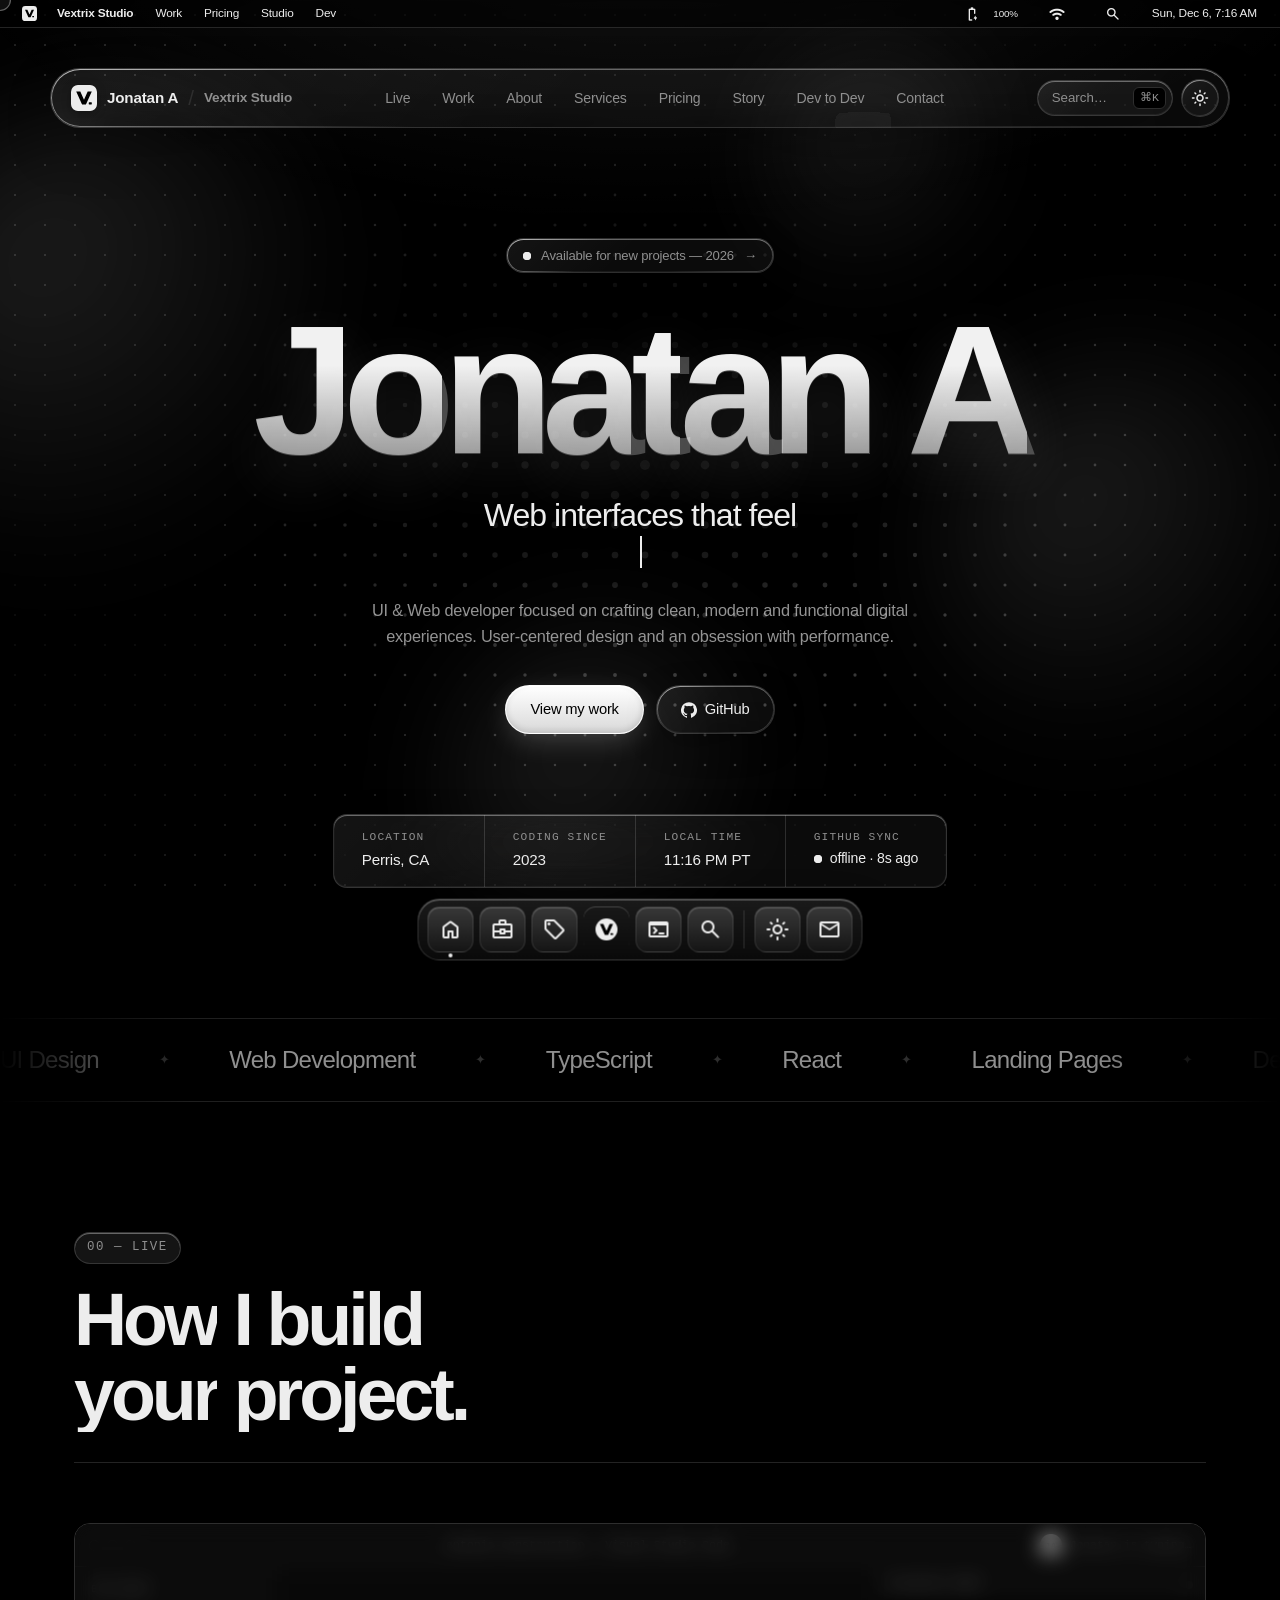
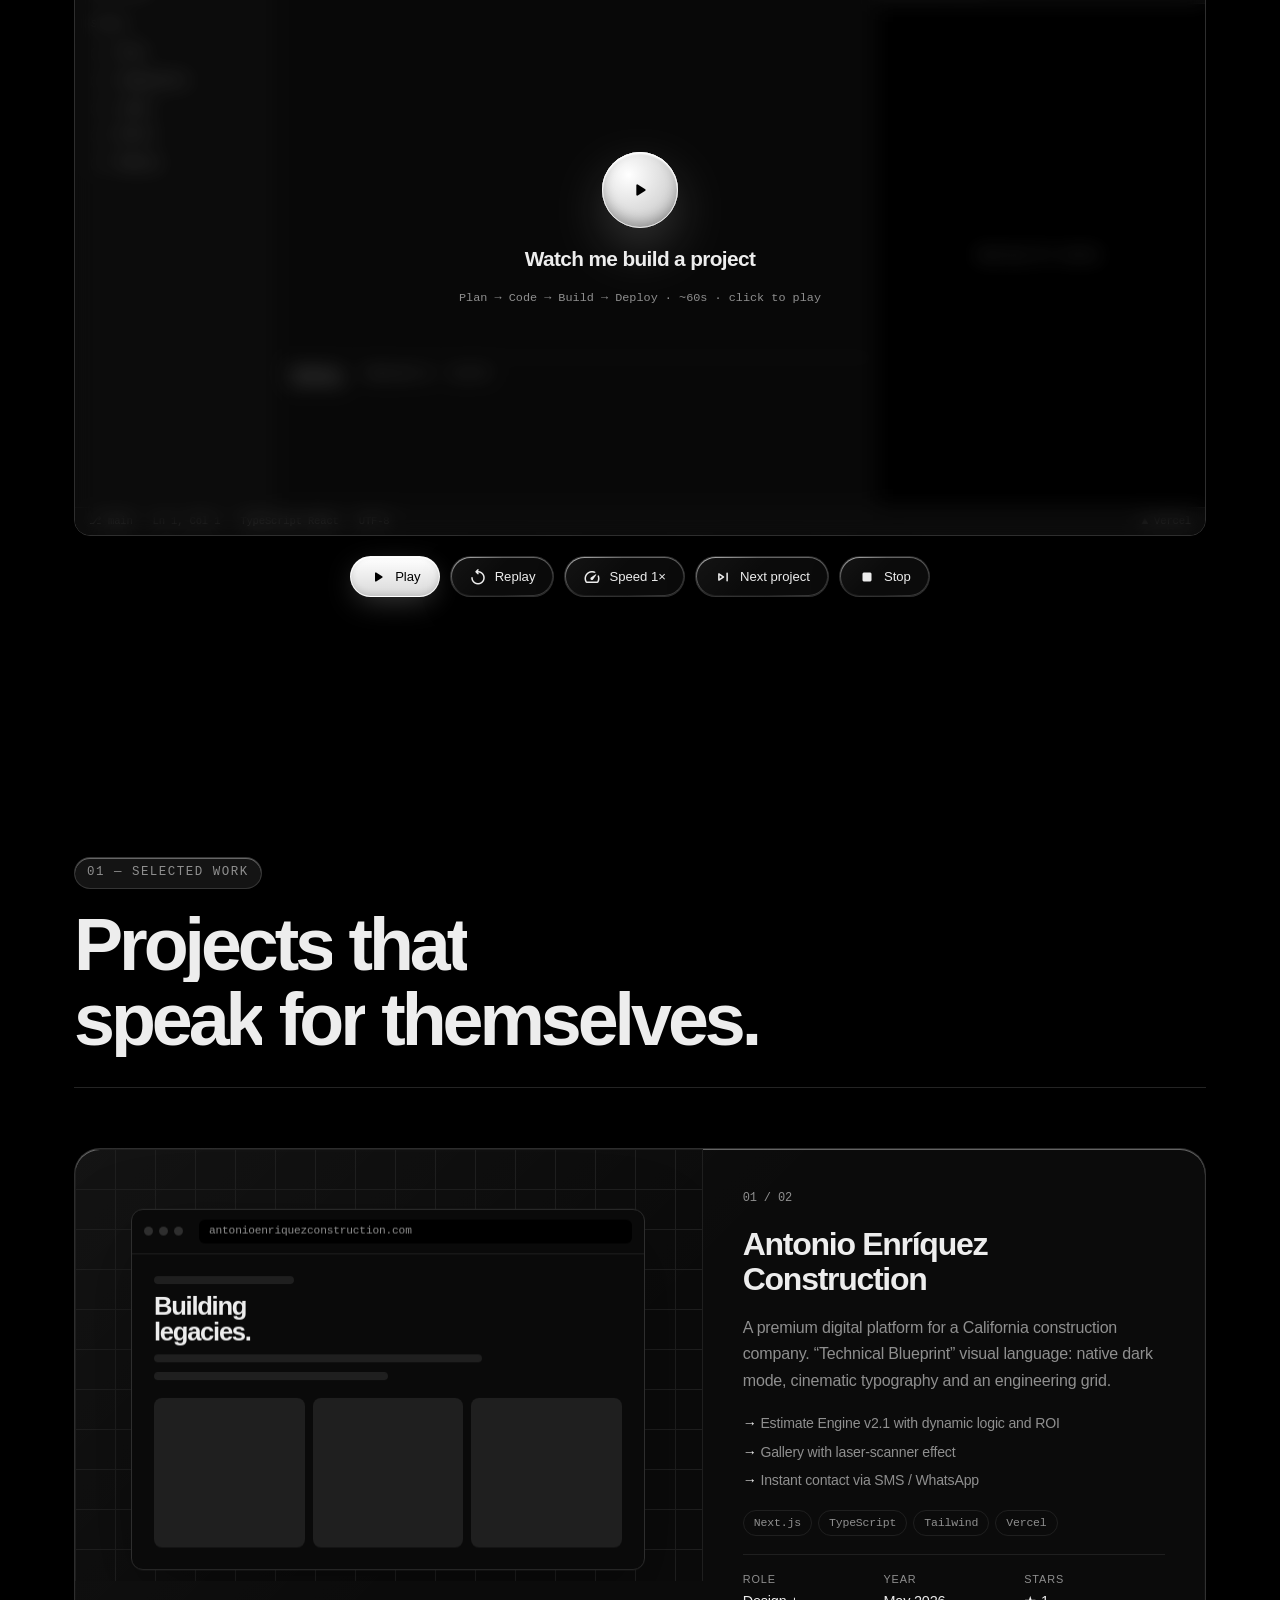
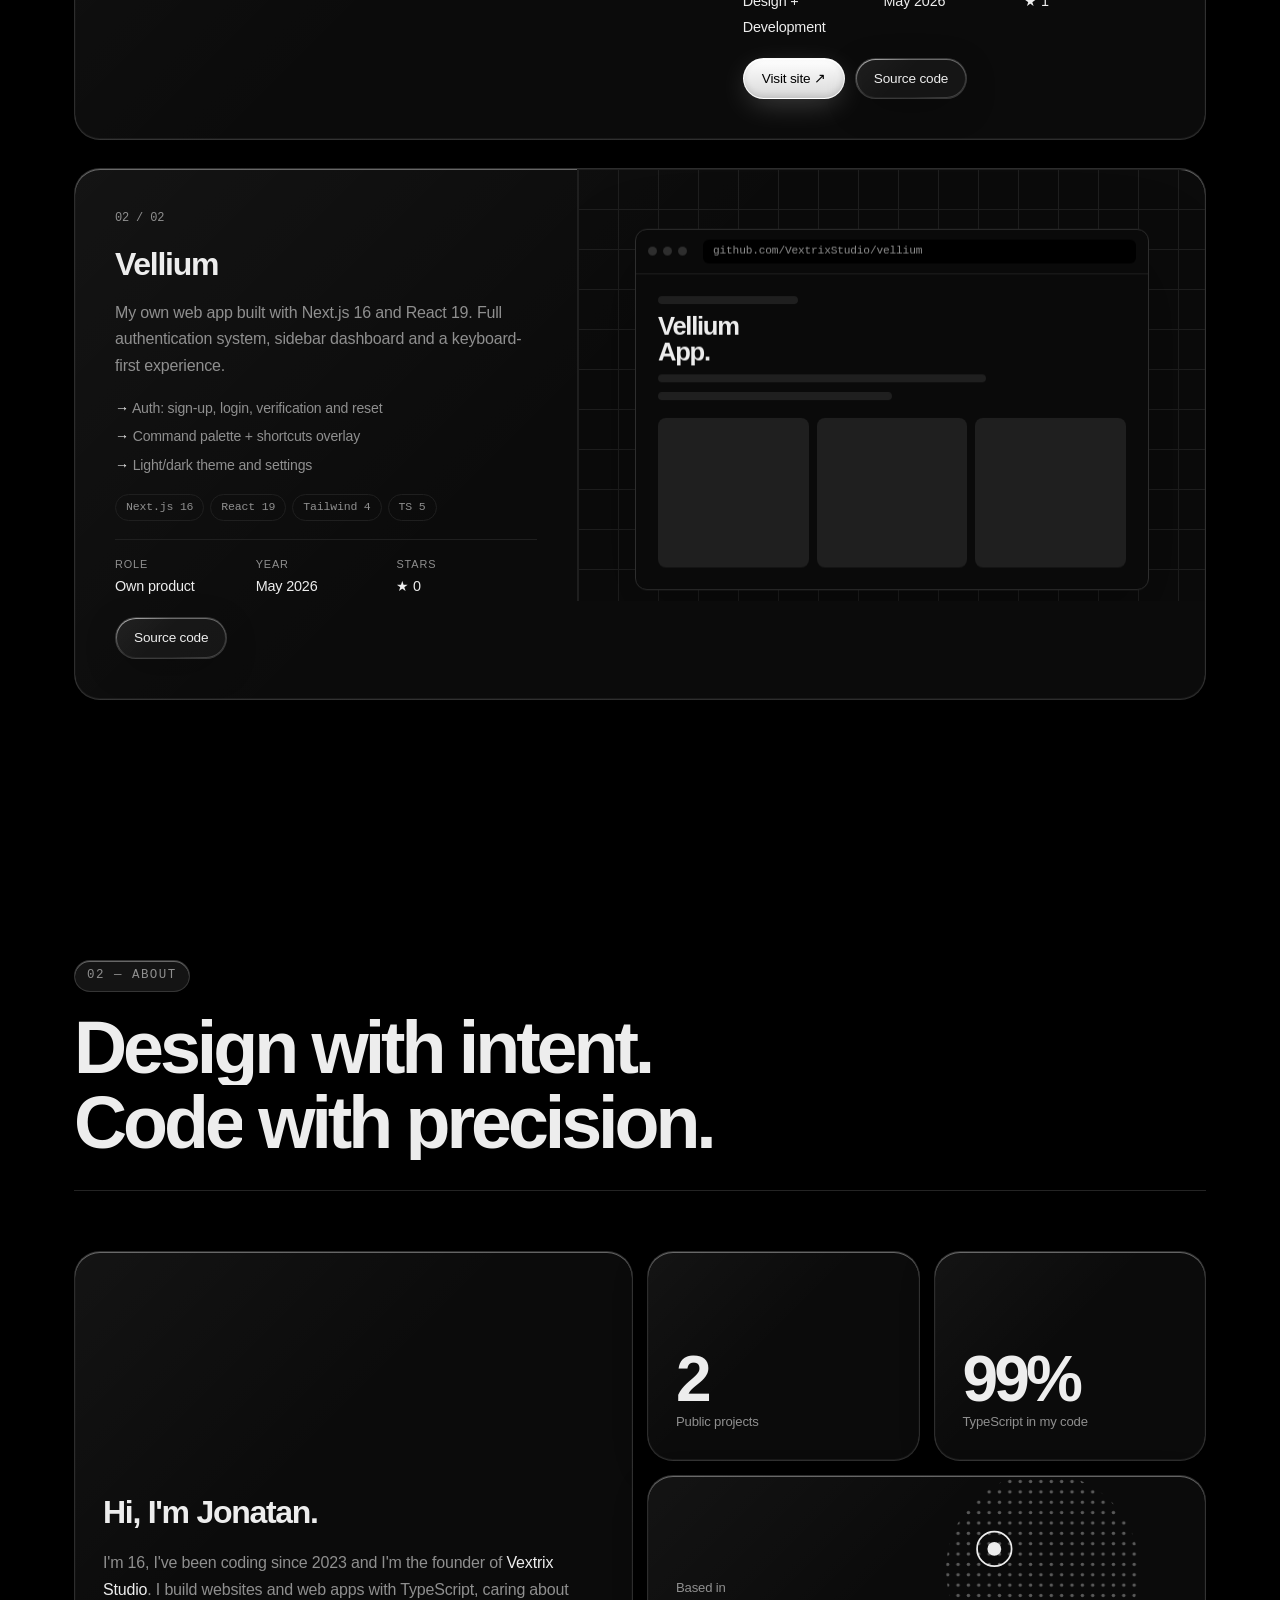
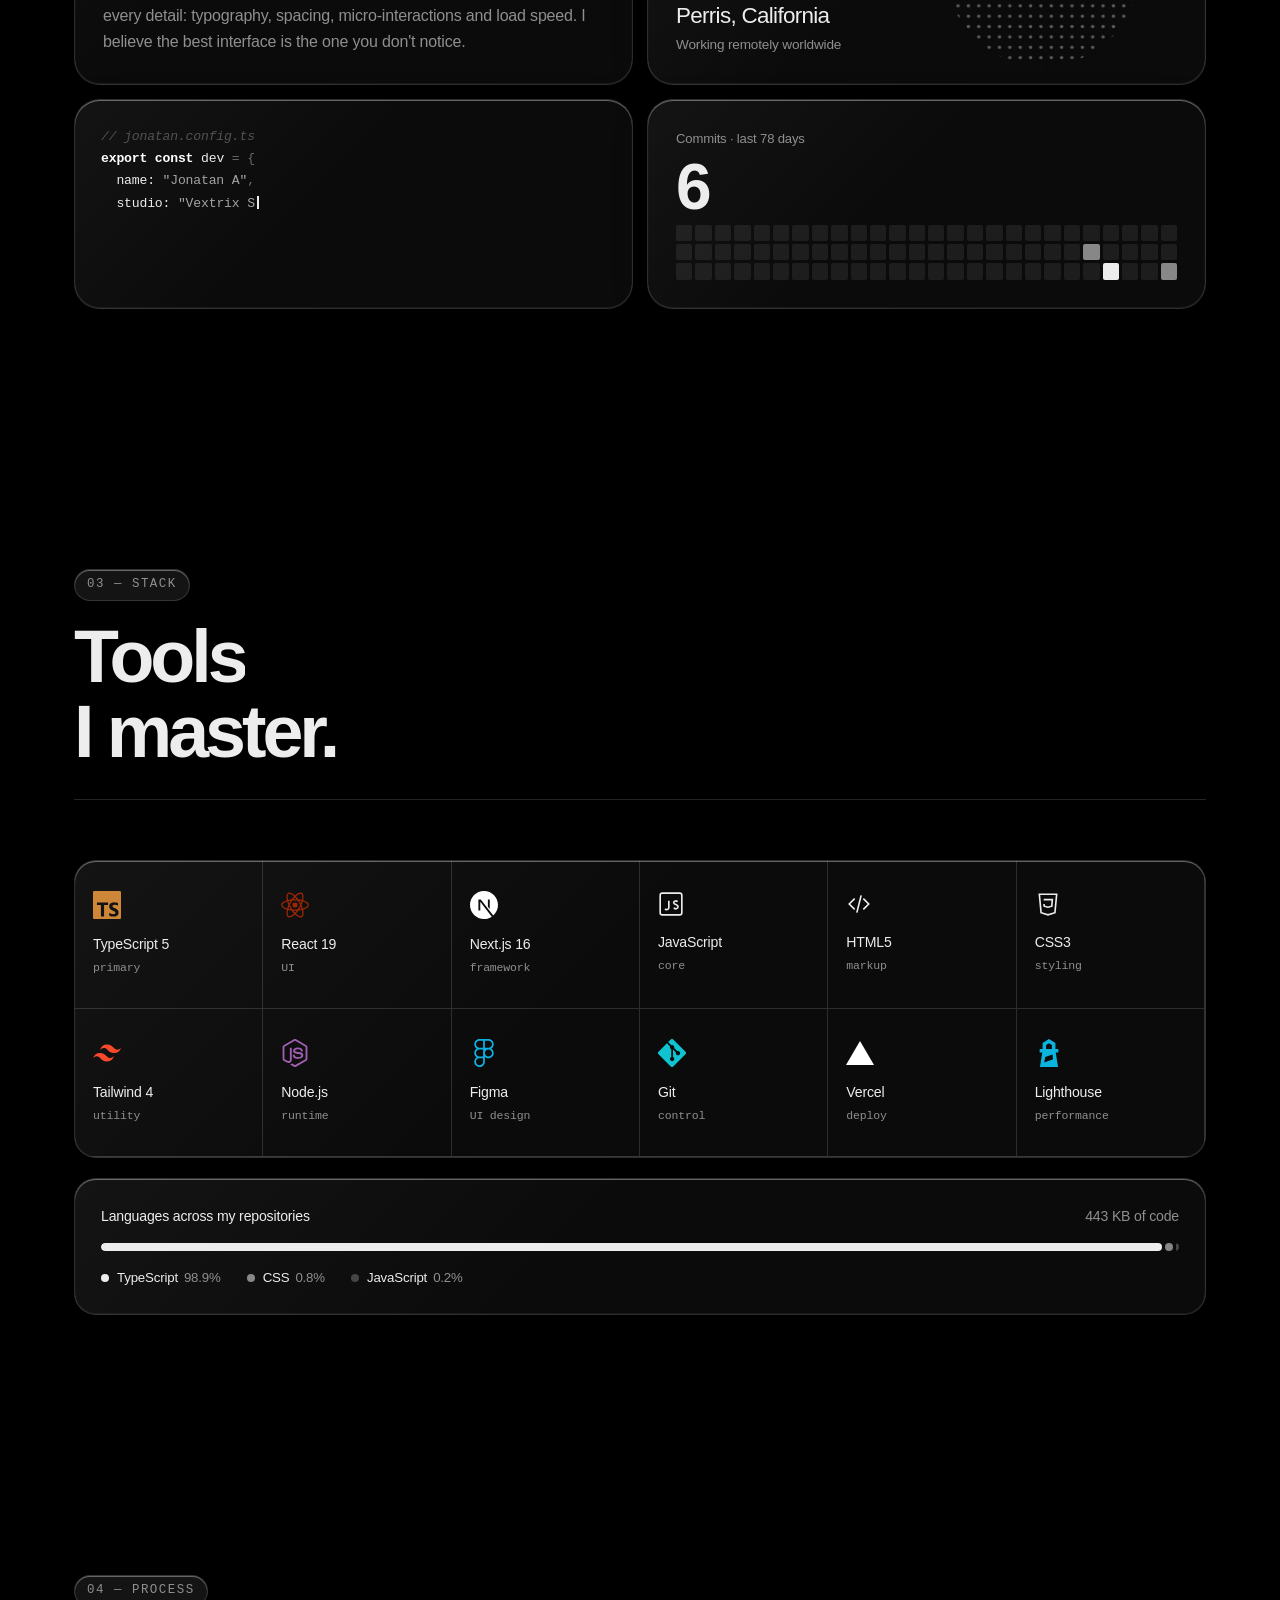
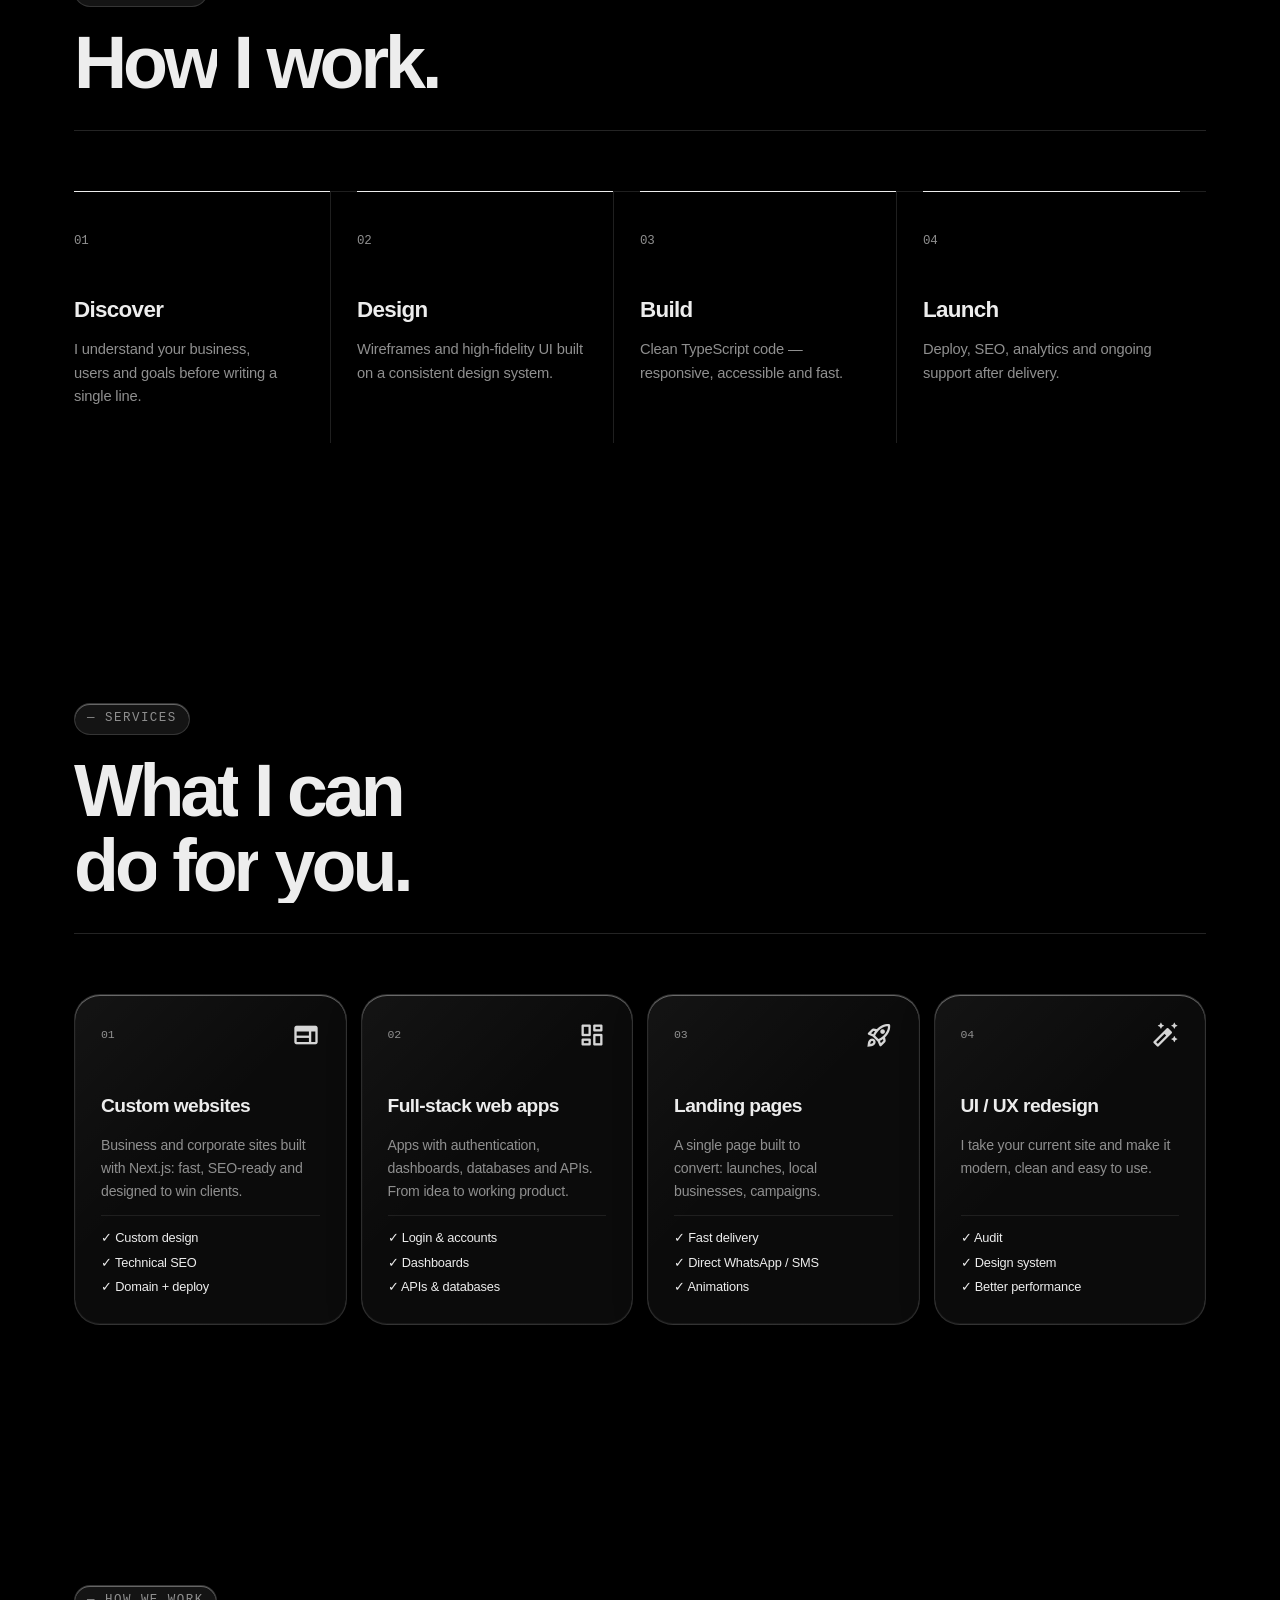
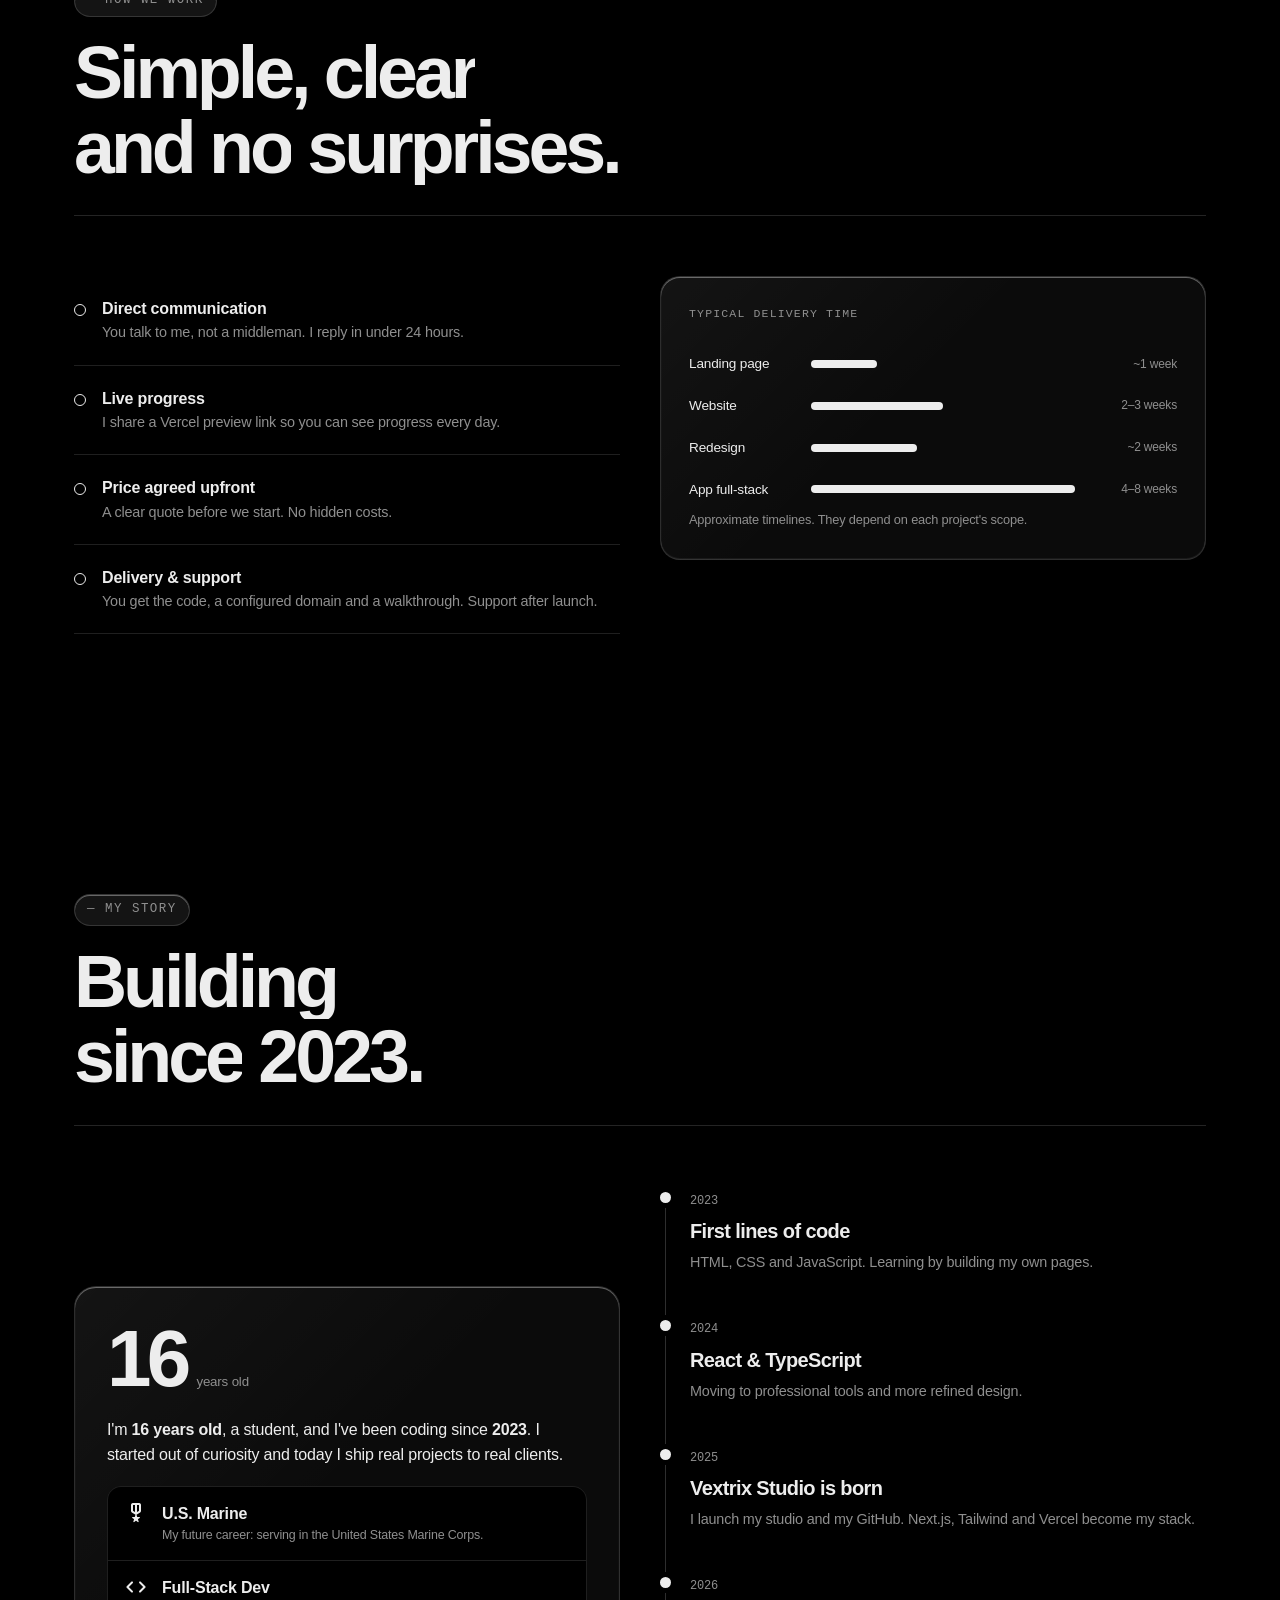
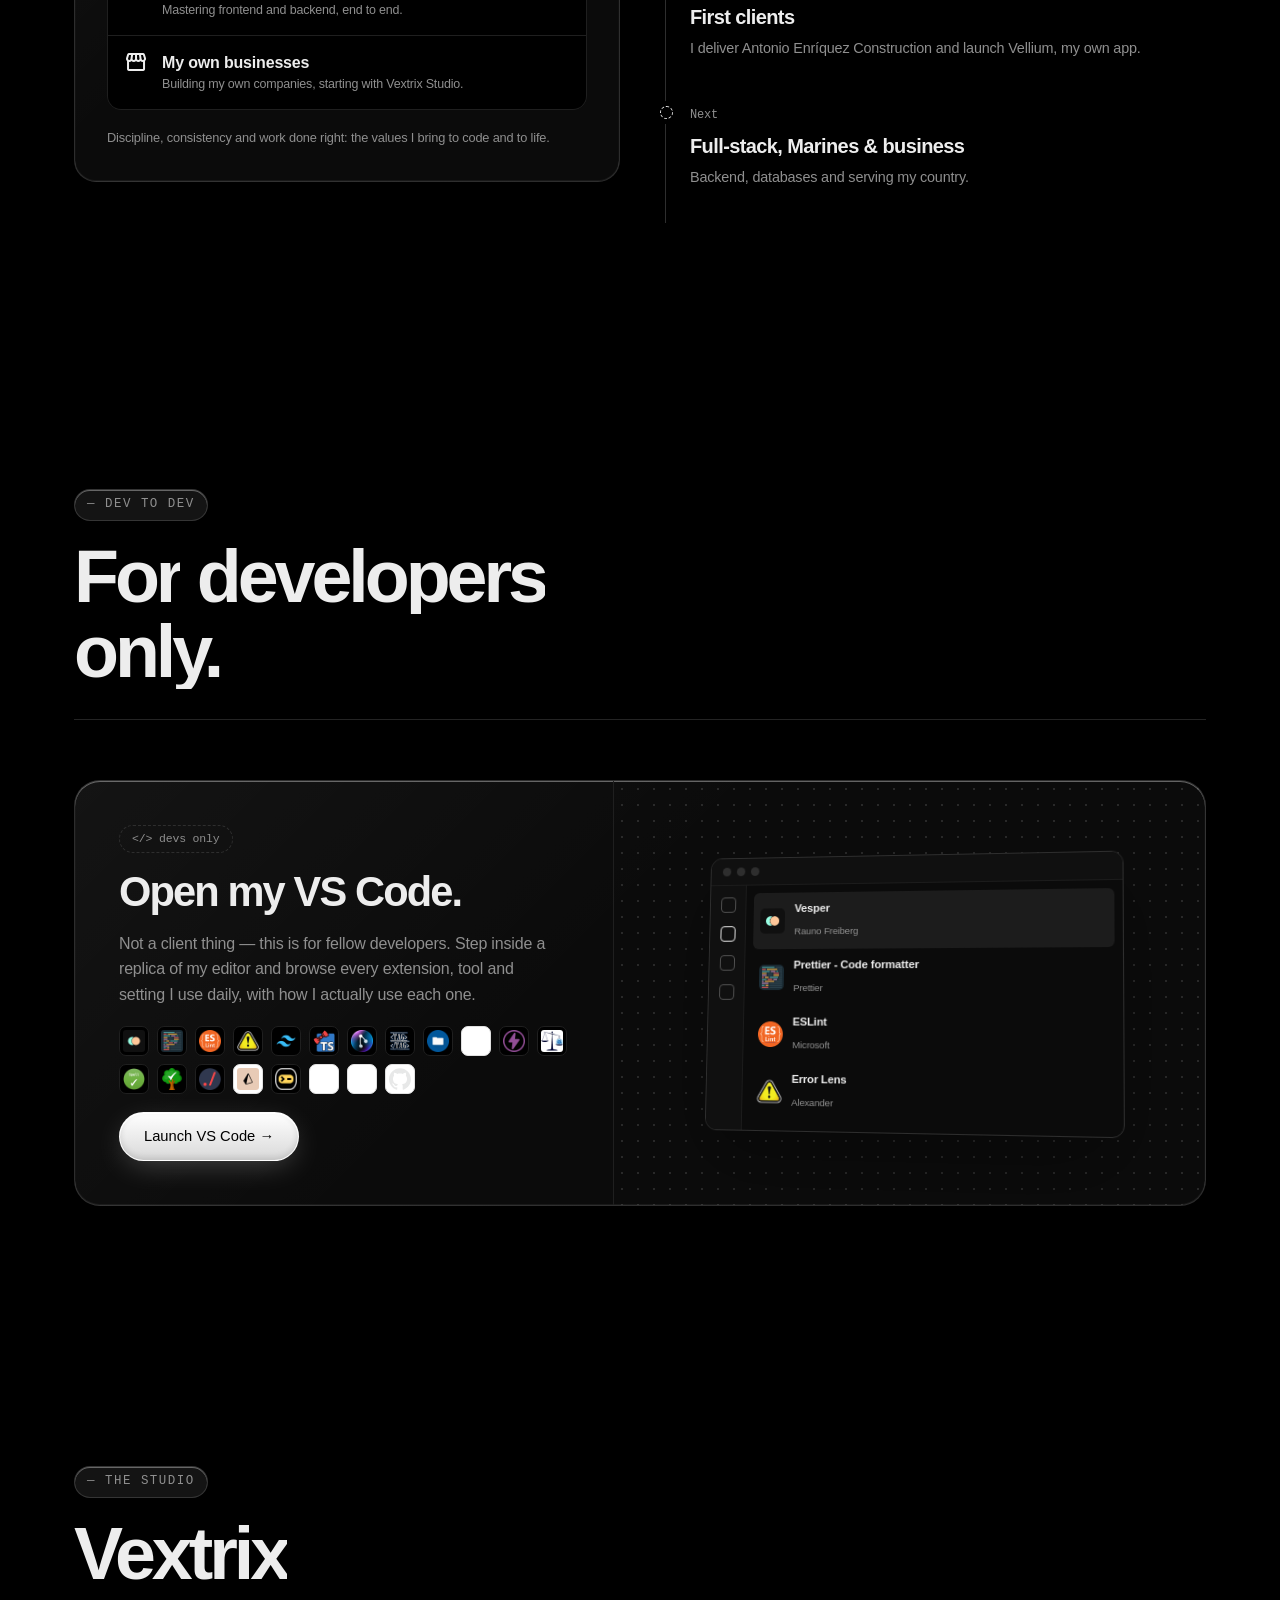
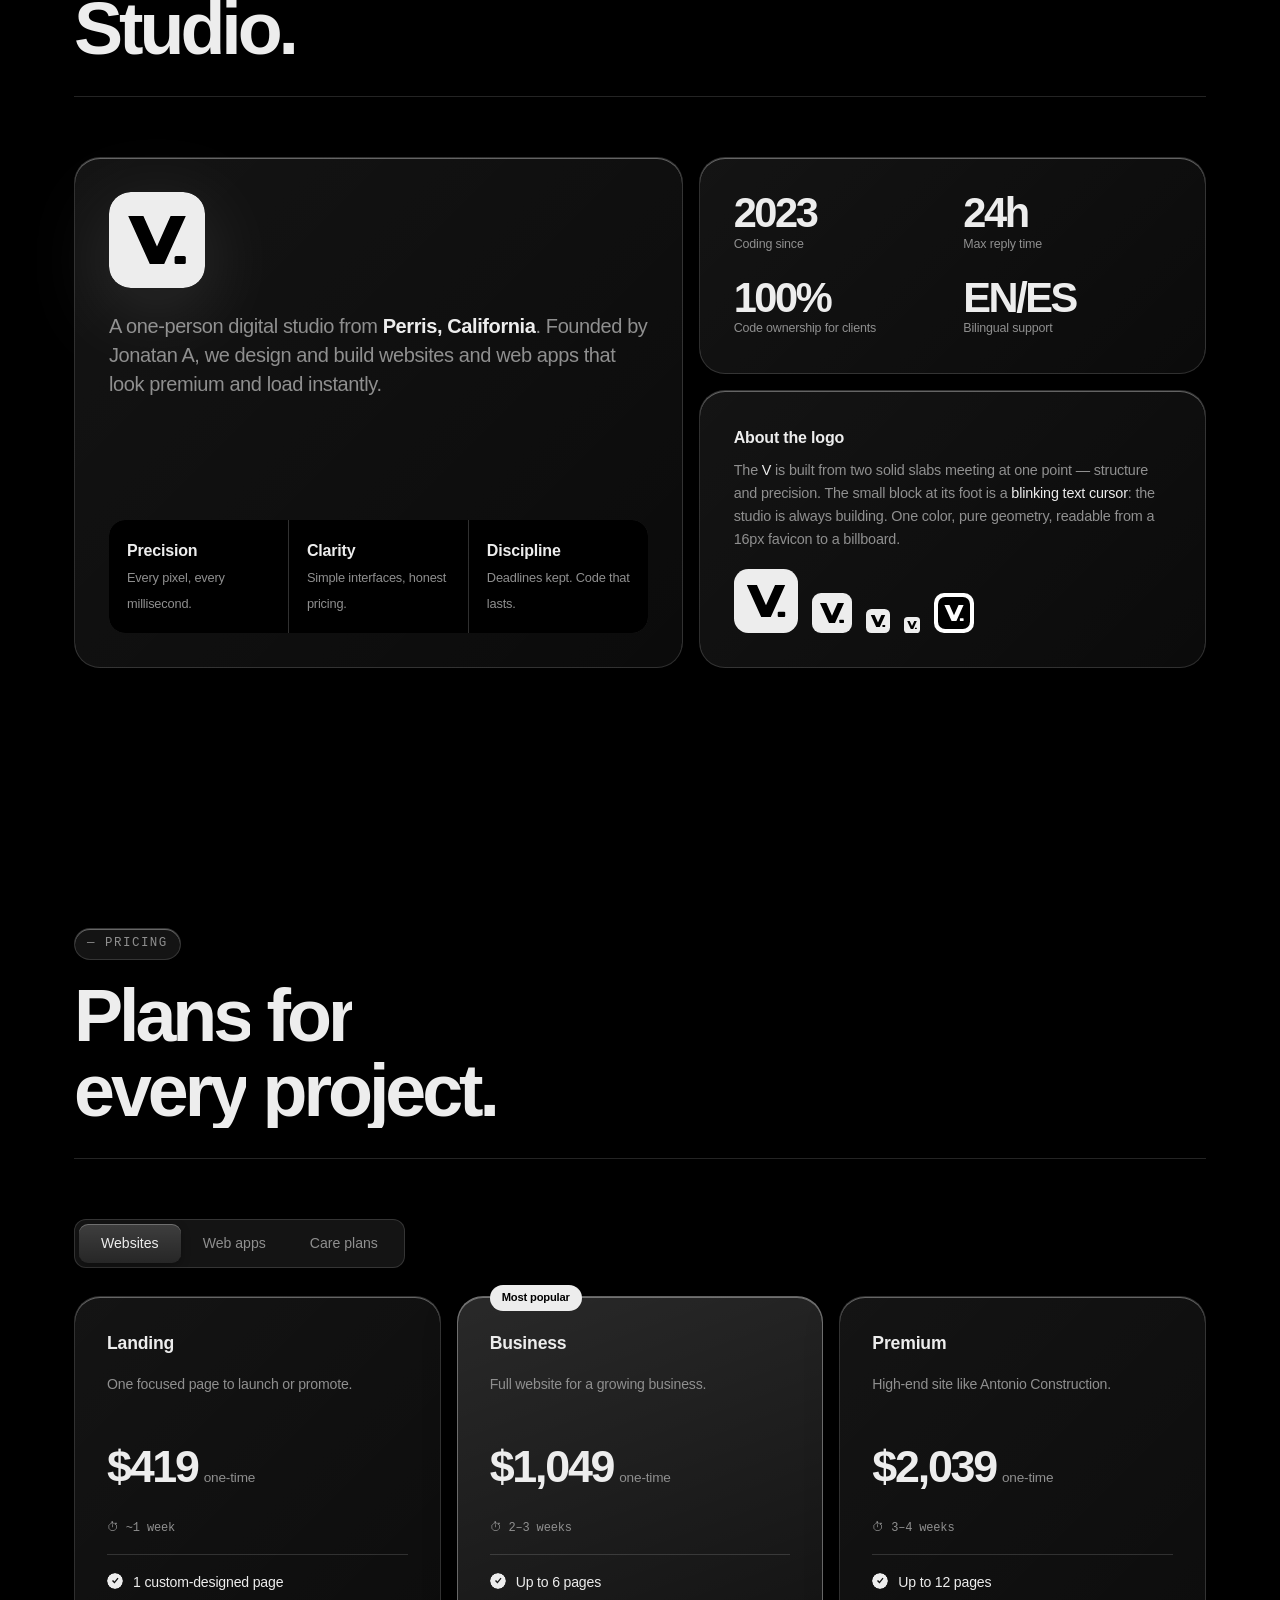
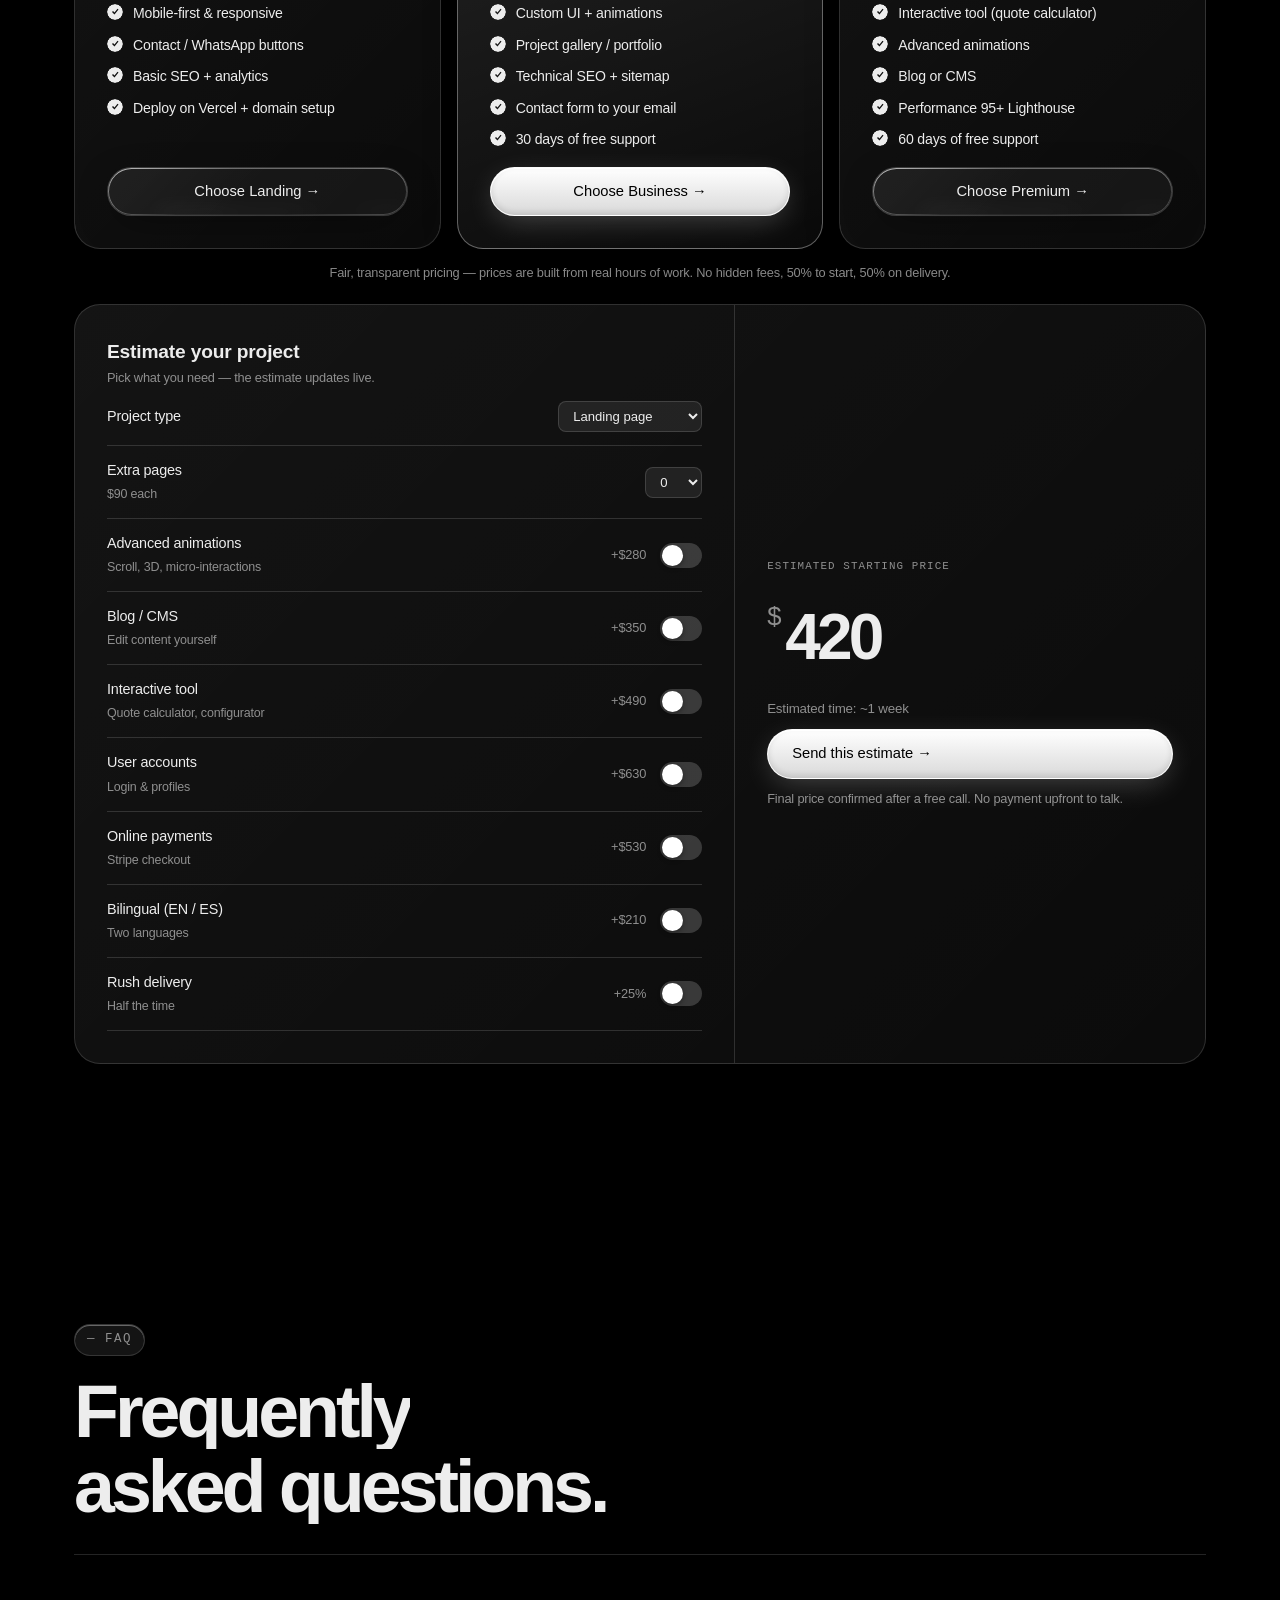
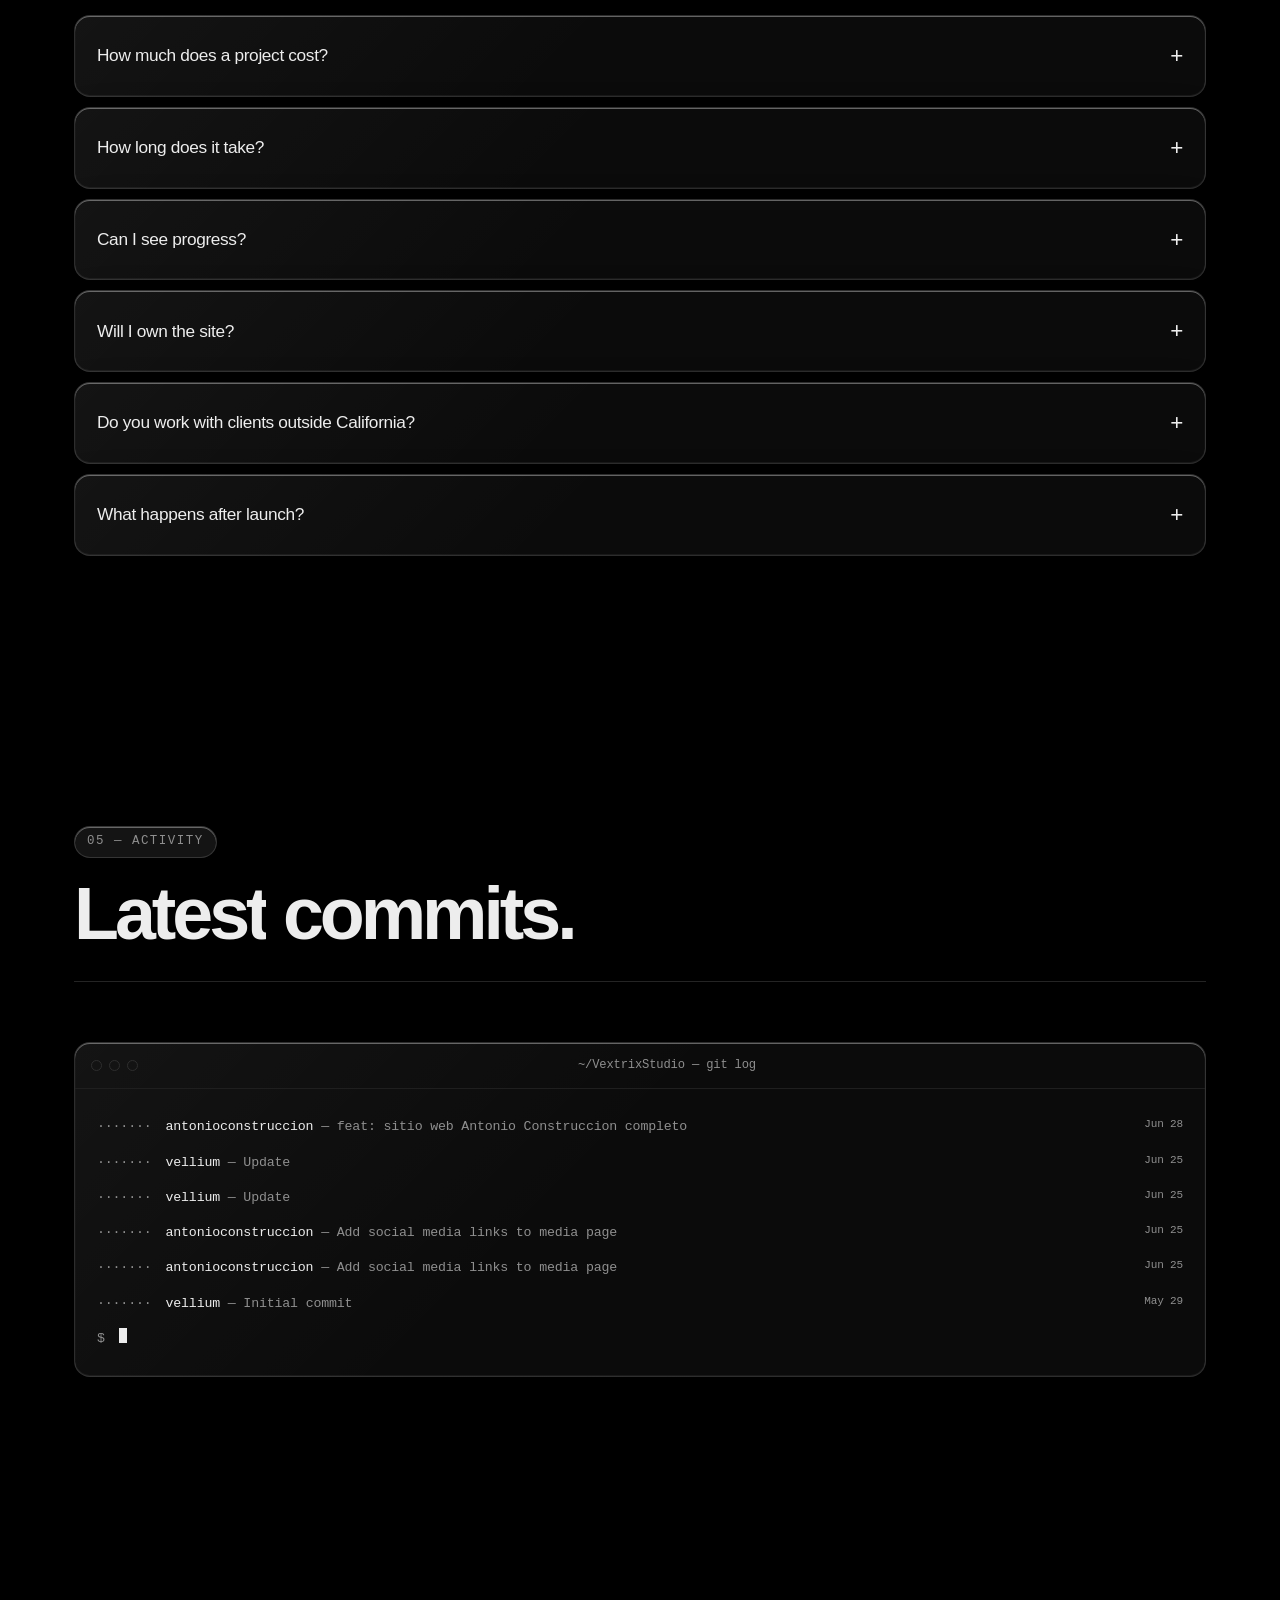
==== commit e5e270e5: "Update favicon and apple-touch-icon links" ====
--- a/index.html
+++ b/index.html
@@ -4,8 +4,8 @@
 <meta charset="UTF-8"><meta name="google" content="notranslate-icons"><meta name="viewport" content="width=device-width,initial-scale=1">
 <title>Jonatan A — UI & Web Developer</title>
 <meta name="description" content="Jonatan A · Vextrix Studio. UI & Web Developer based in Perris, California.">
-<link rel="icon" href="logo/v2.svg" type="image/svg+xml">
-<link rel="apple-touch-icon" href="logo/v2.svg">
+<link rel="icon" href="v2.svg" type="image/svg+xml">
+<link rel="apple-touch-icon" href="v2.svg">
 <meta name="theme-color" content="#000000">
 <link rel="stylesheet" href="style.css">
 </head>
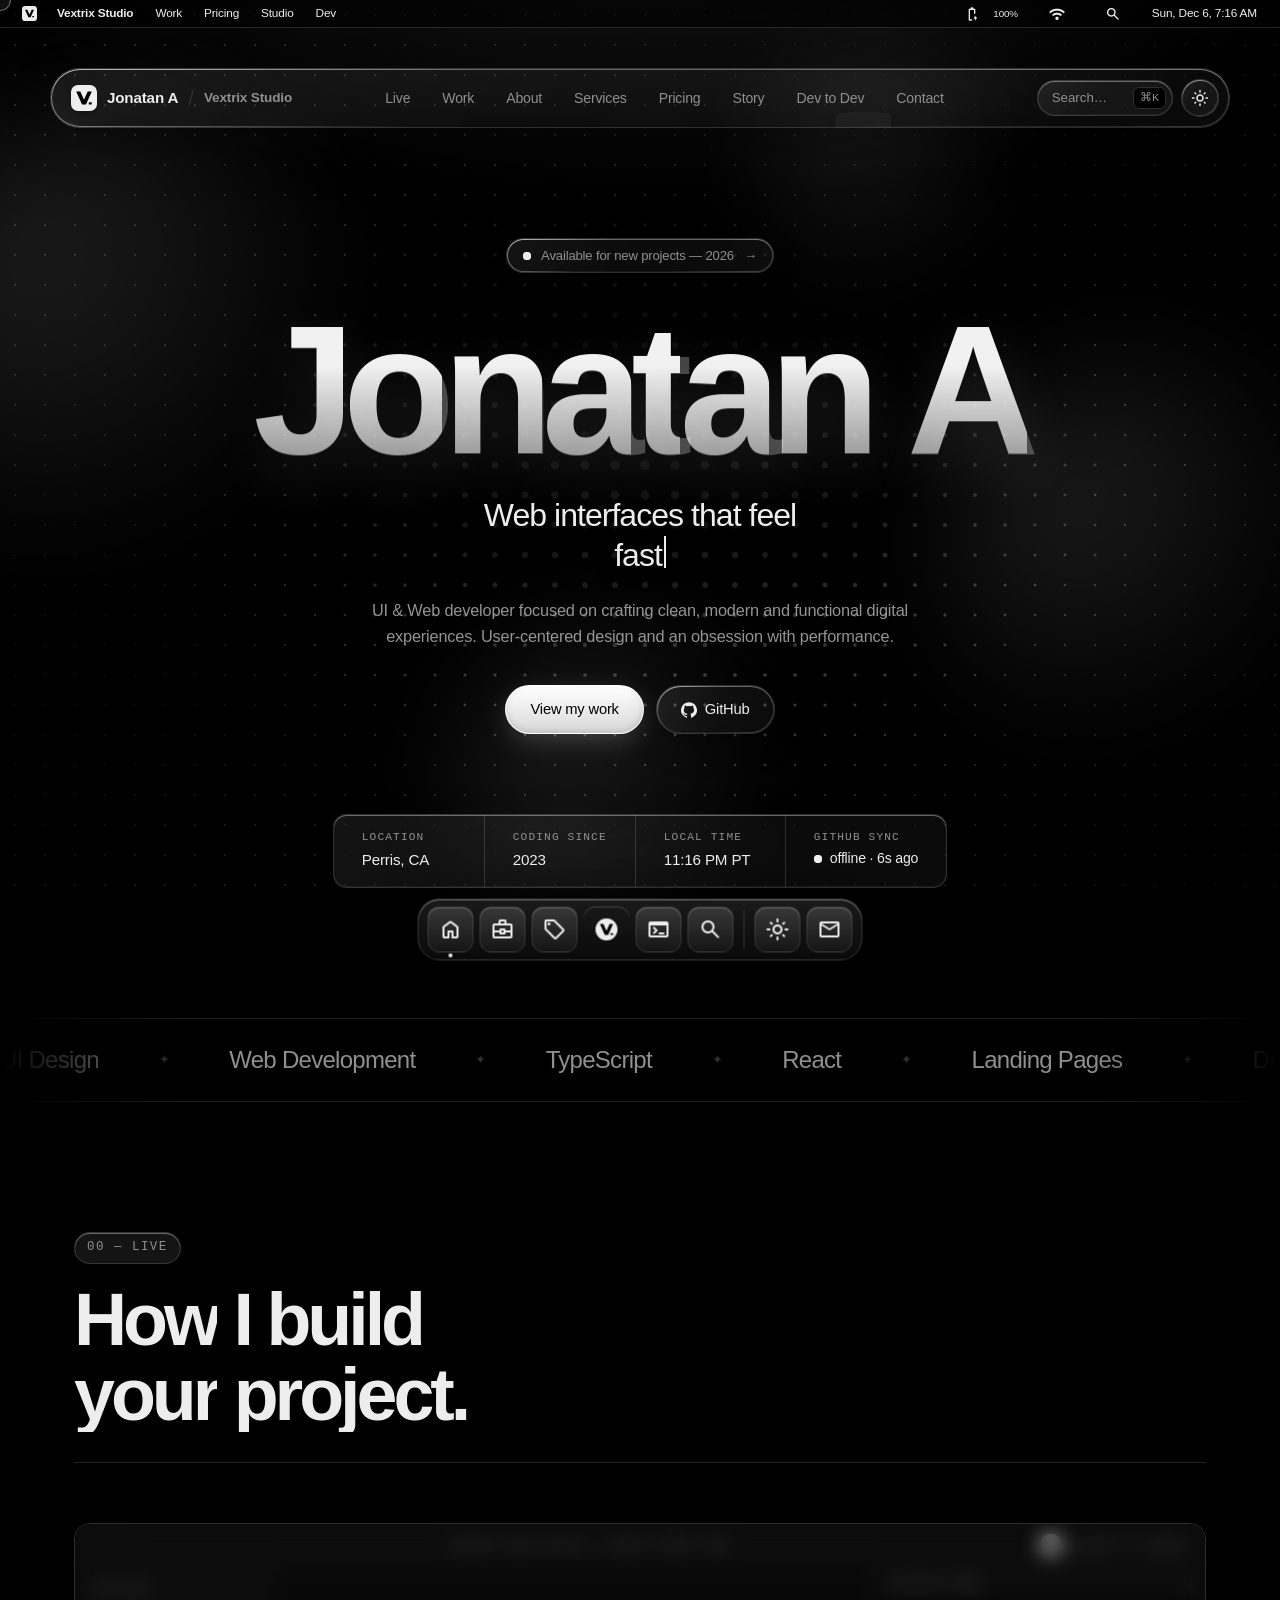
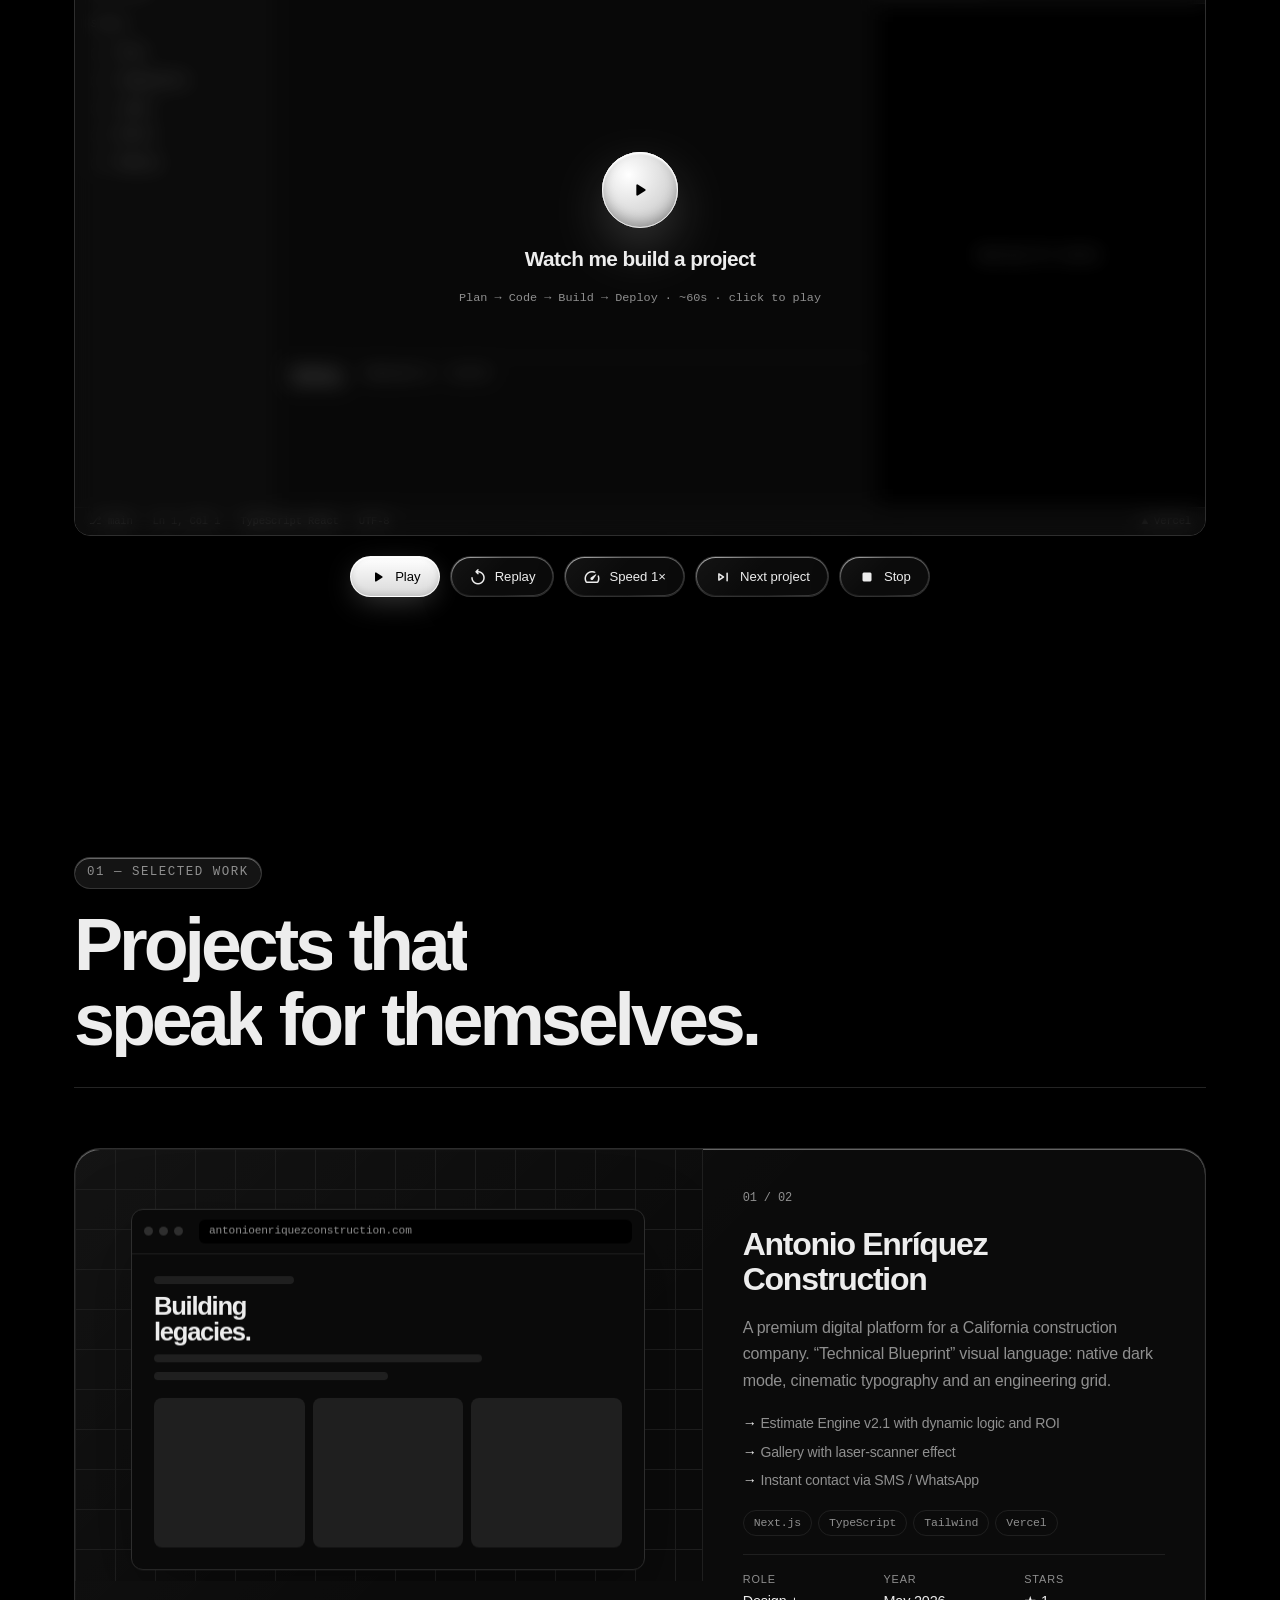
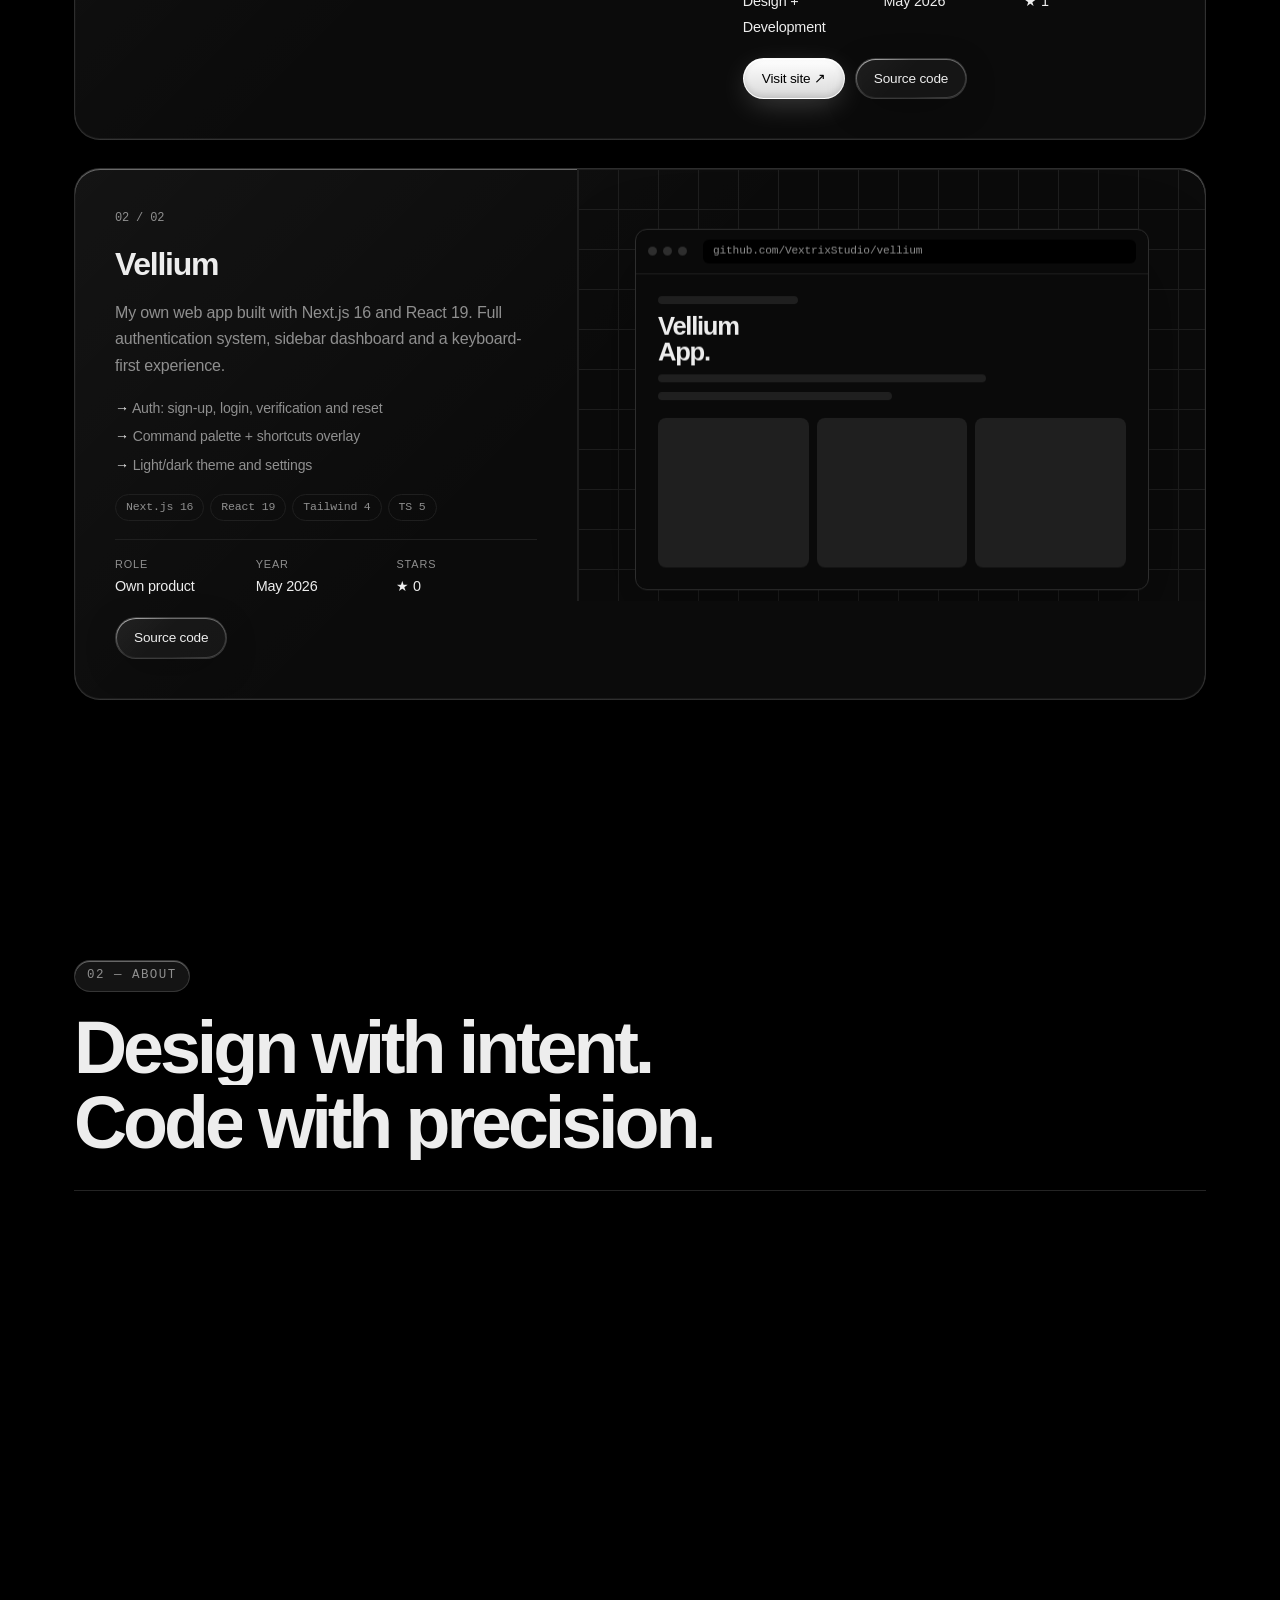
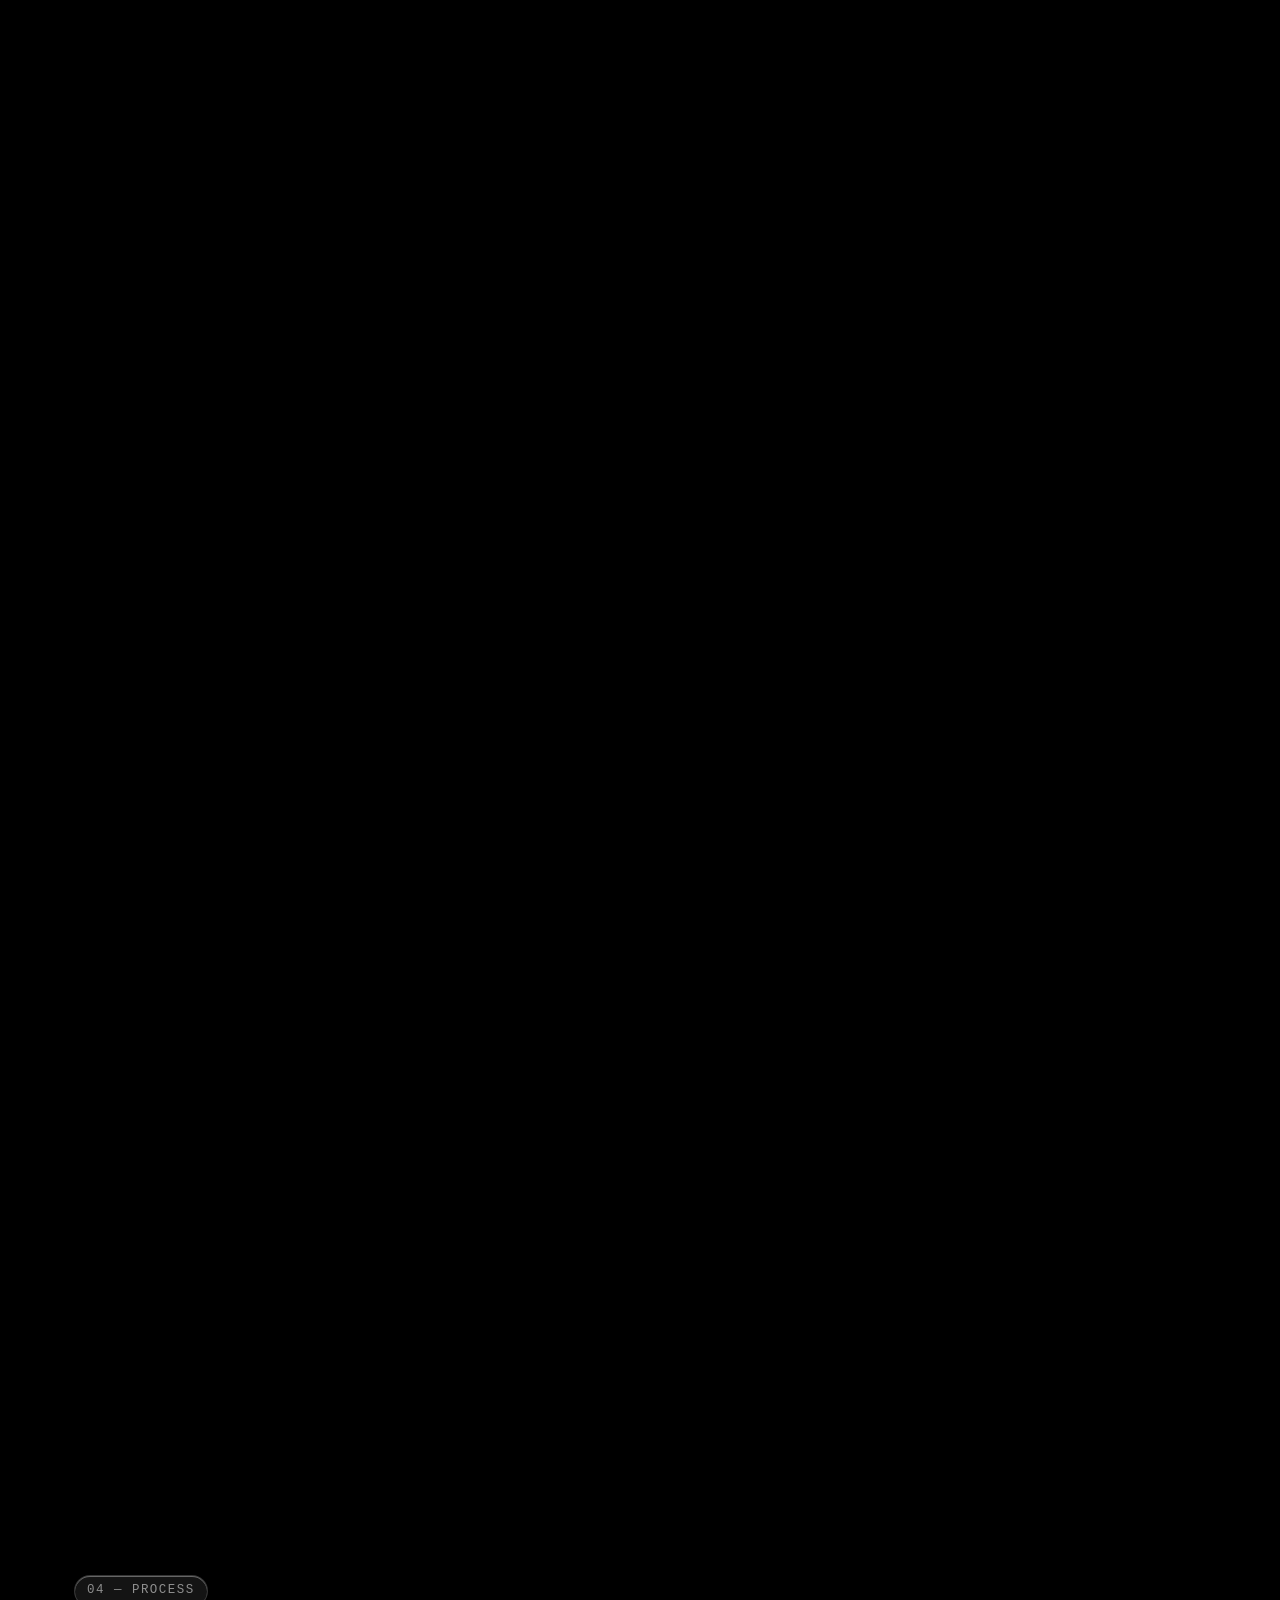
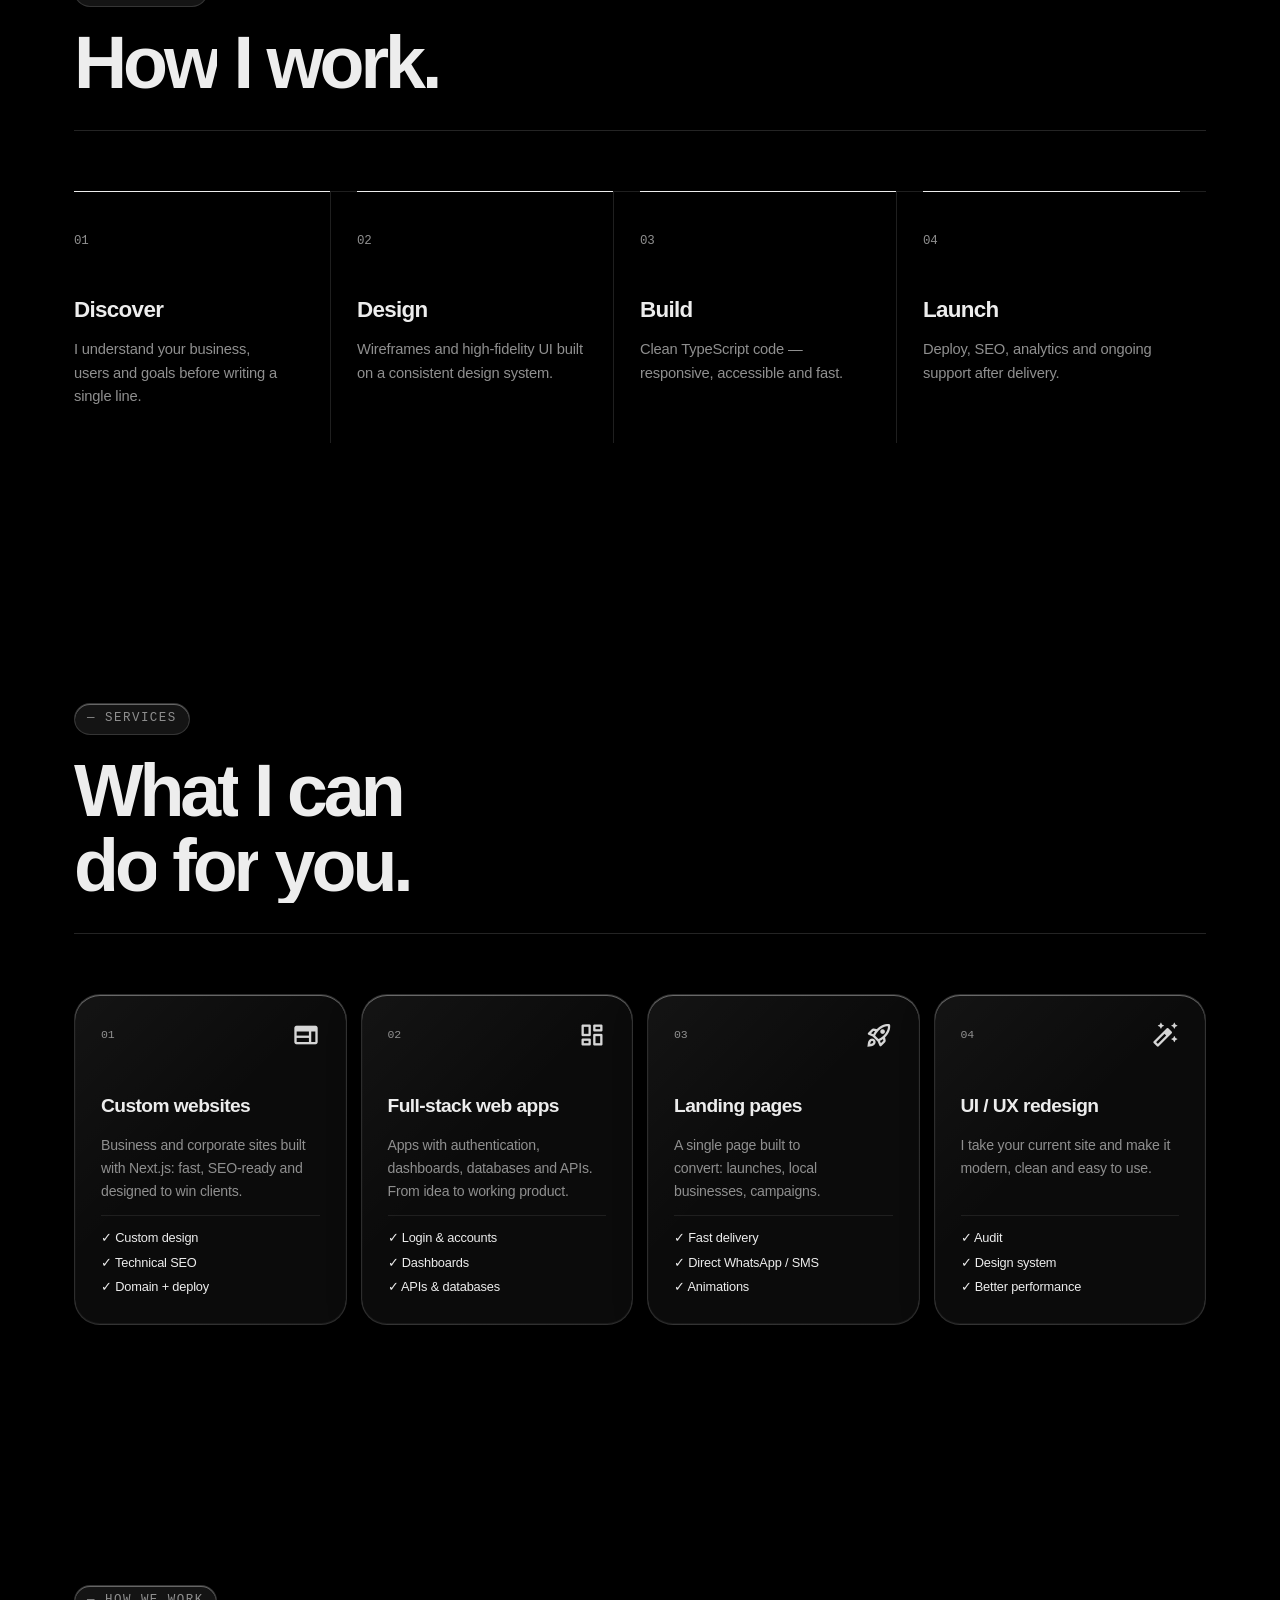
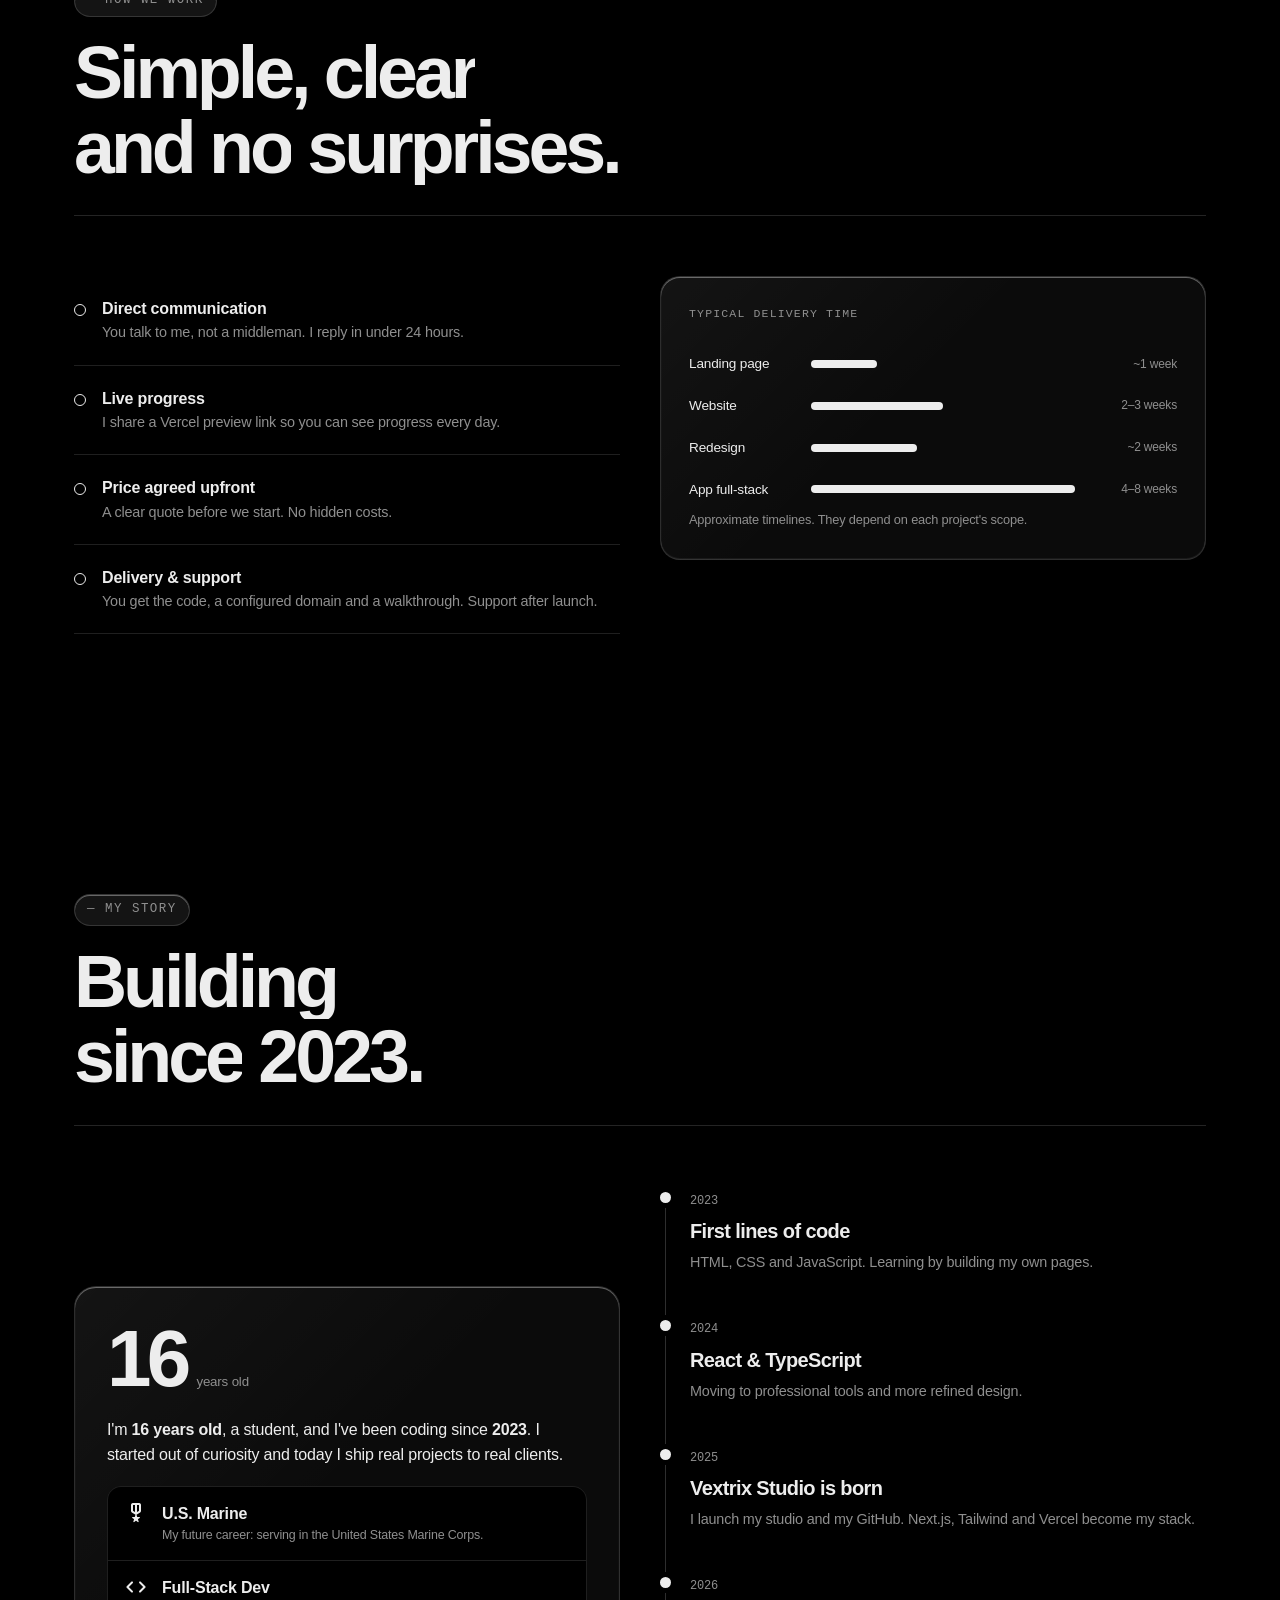
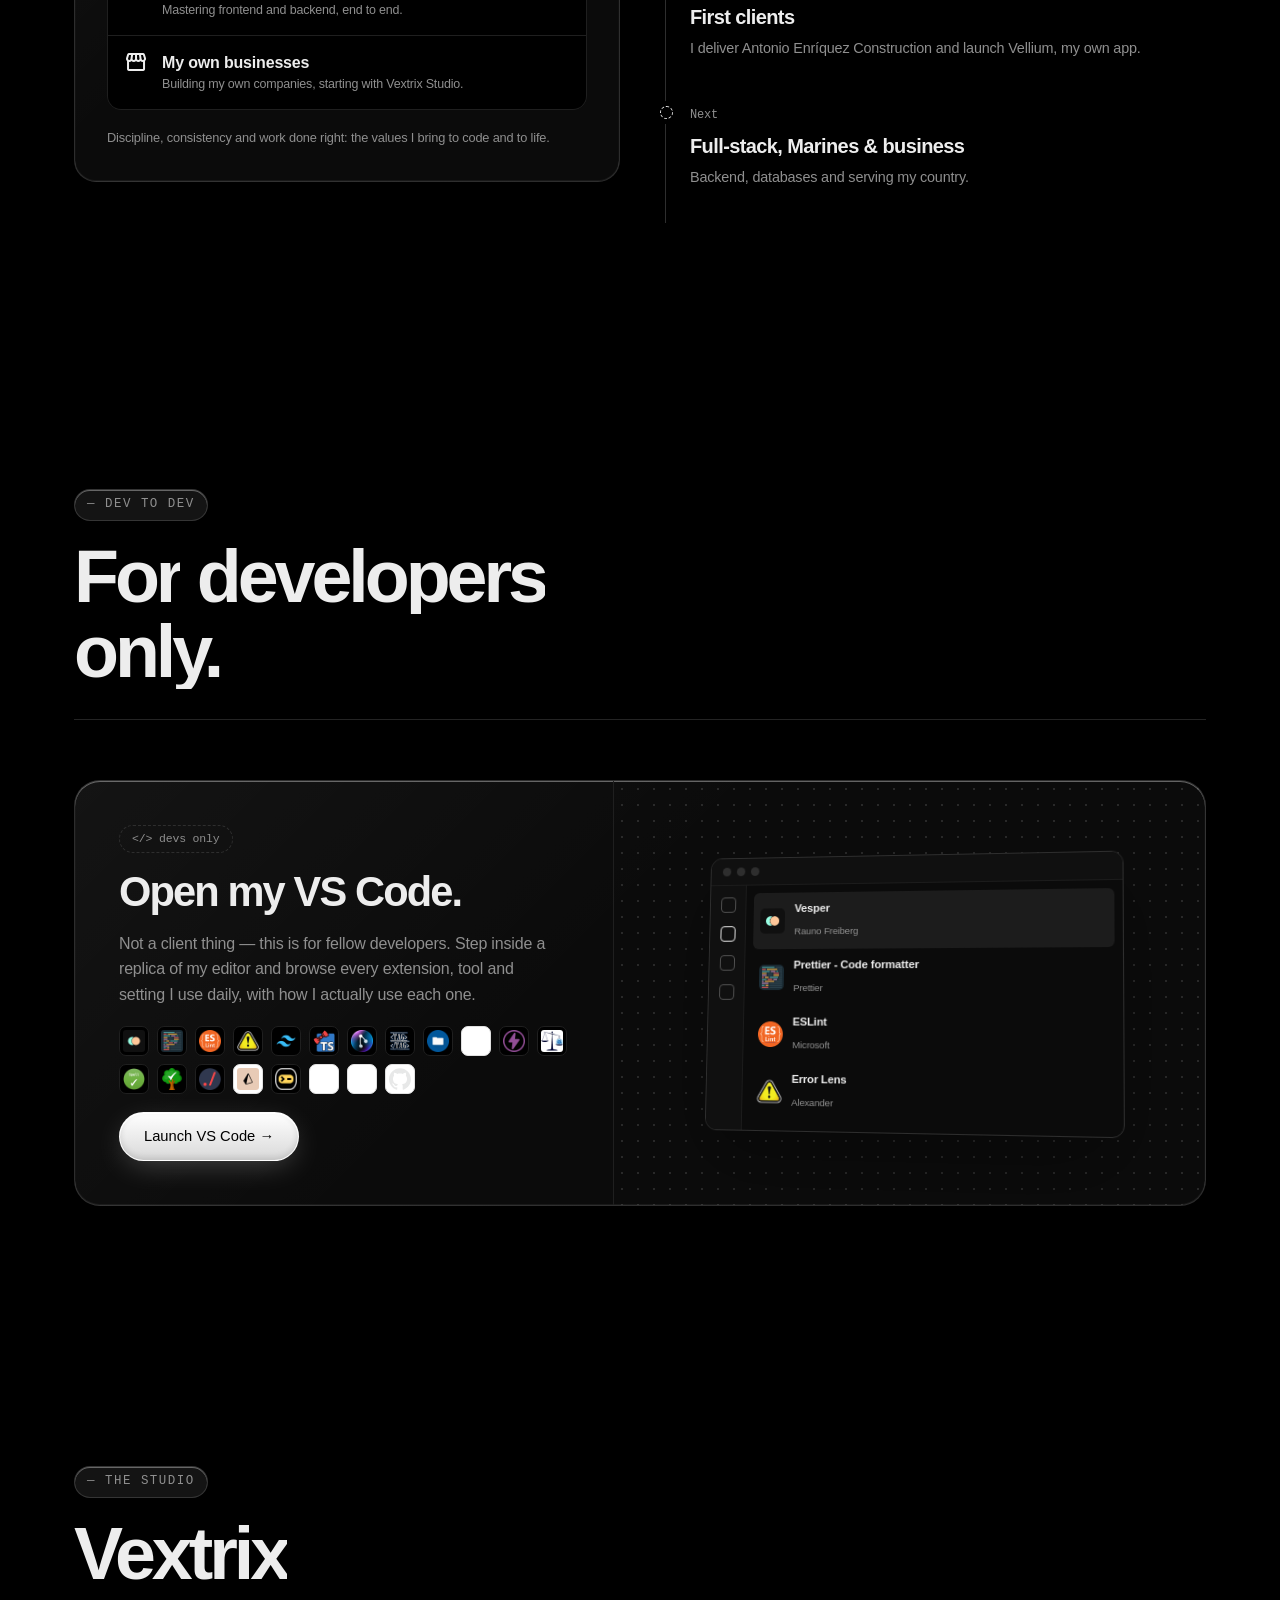
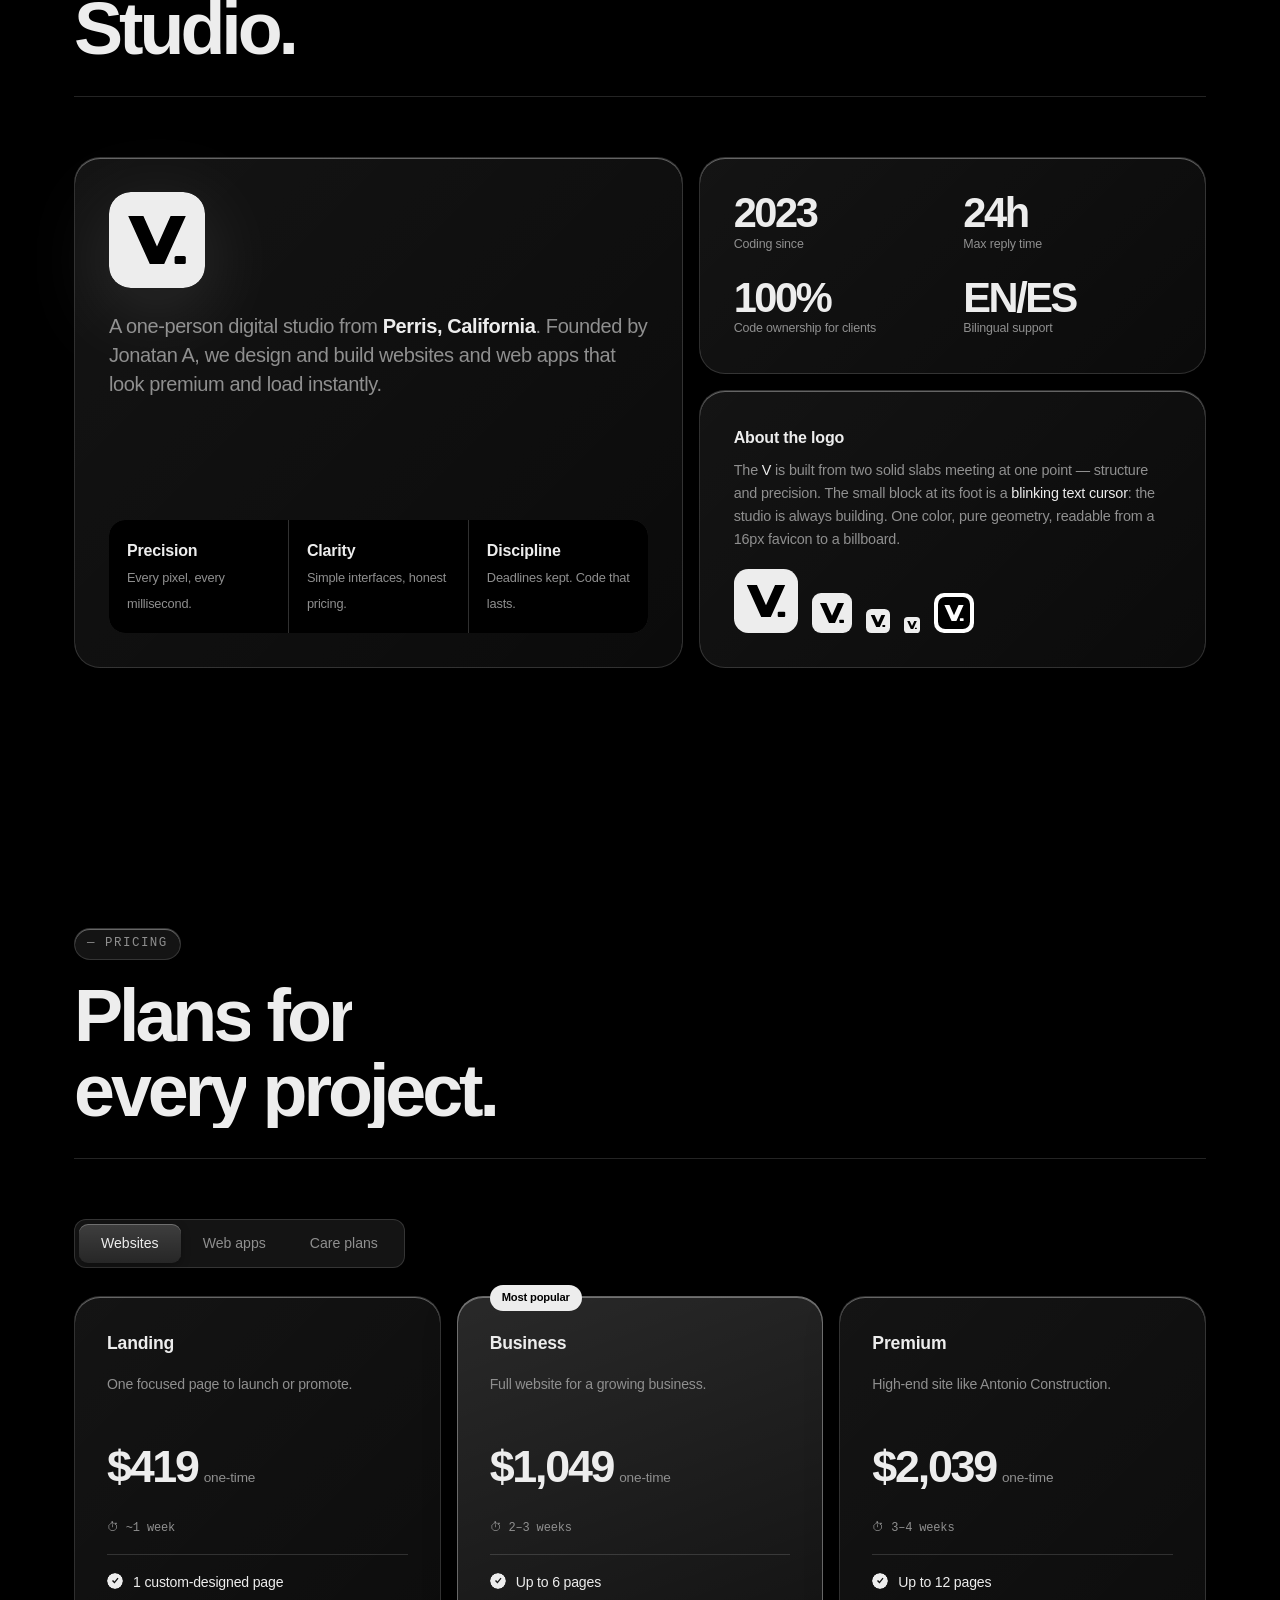
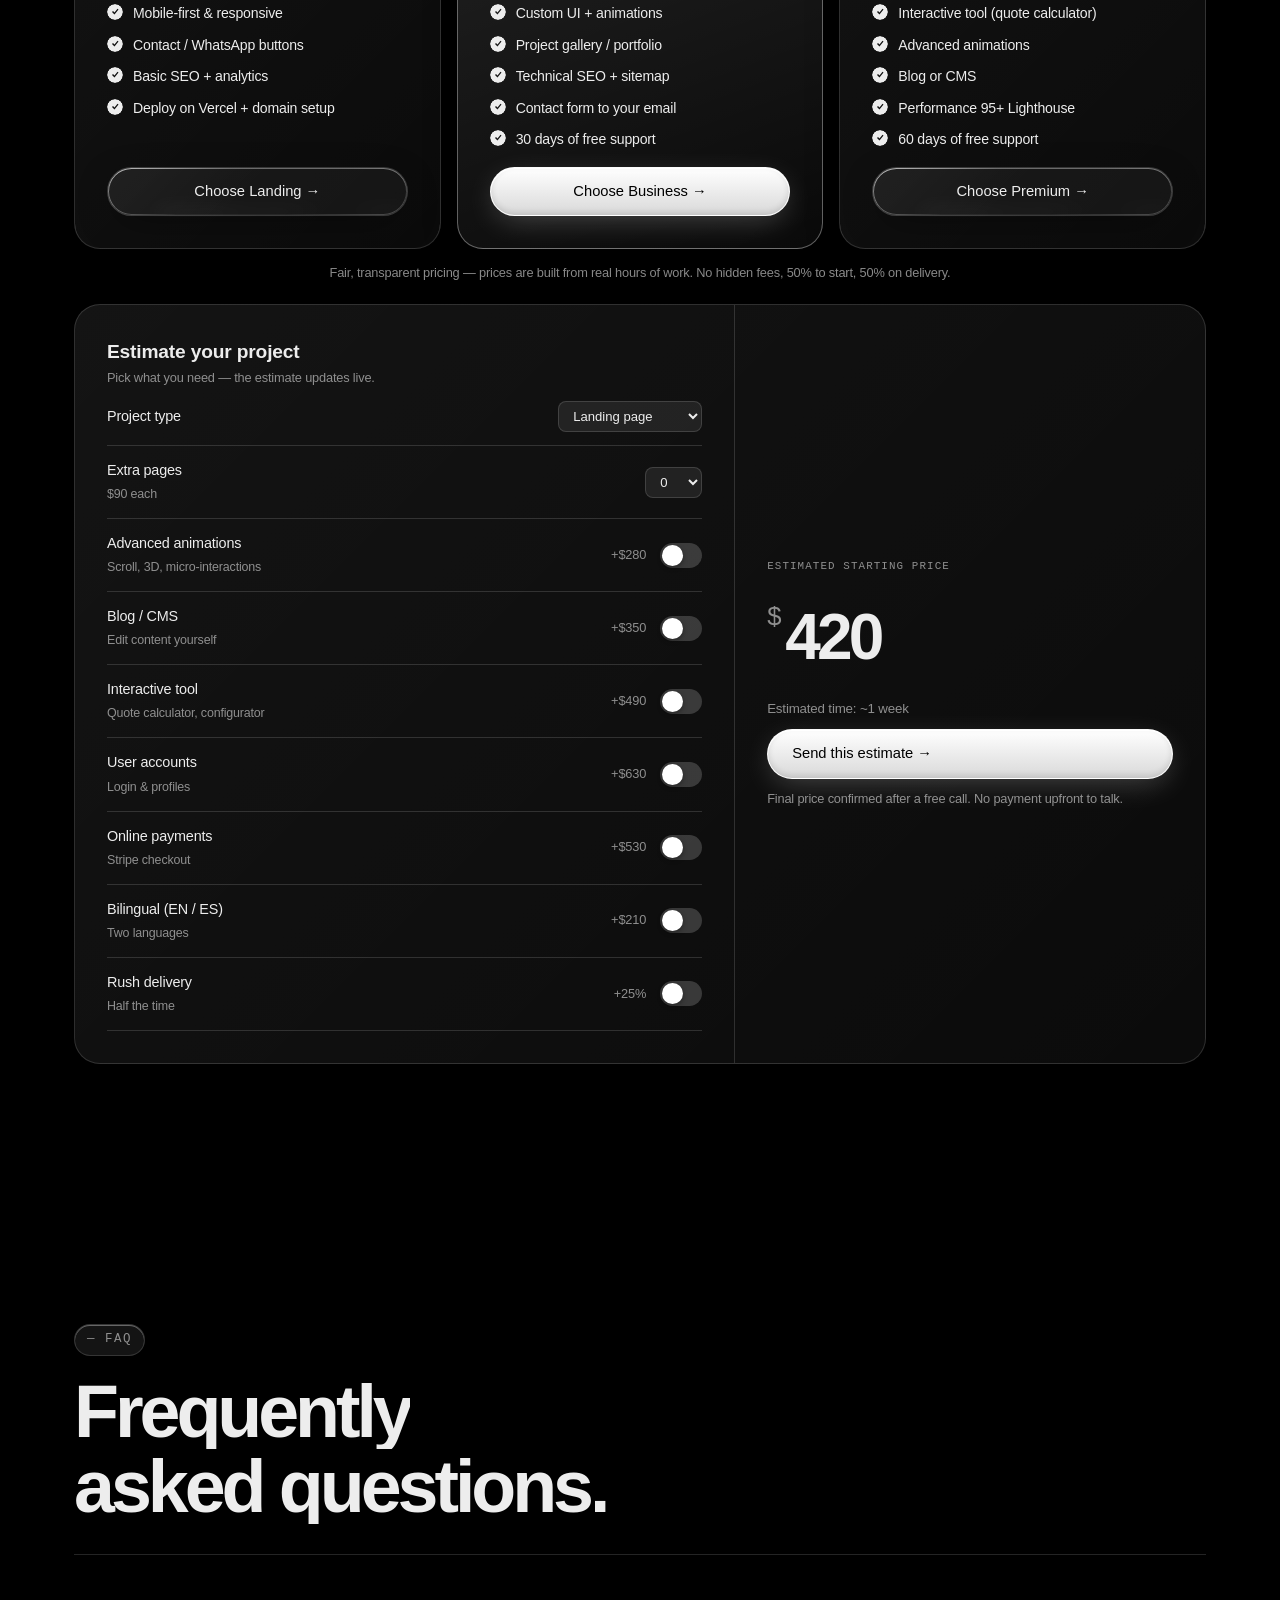
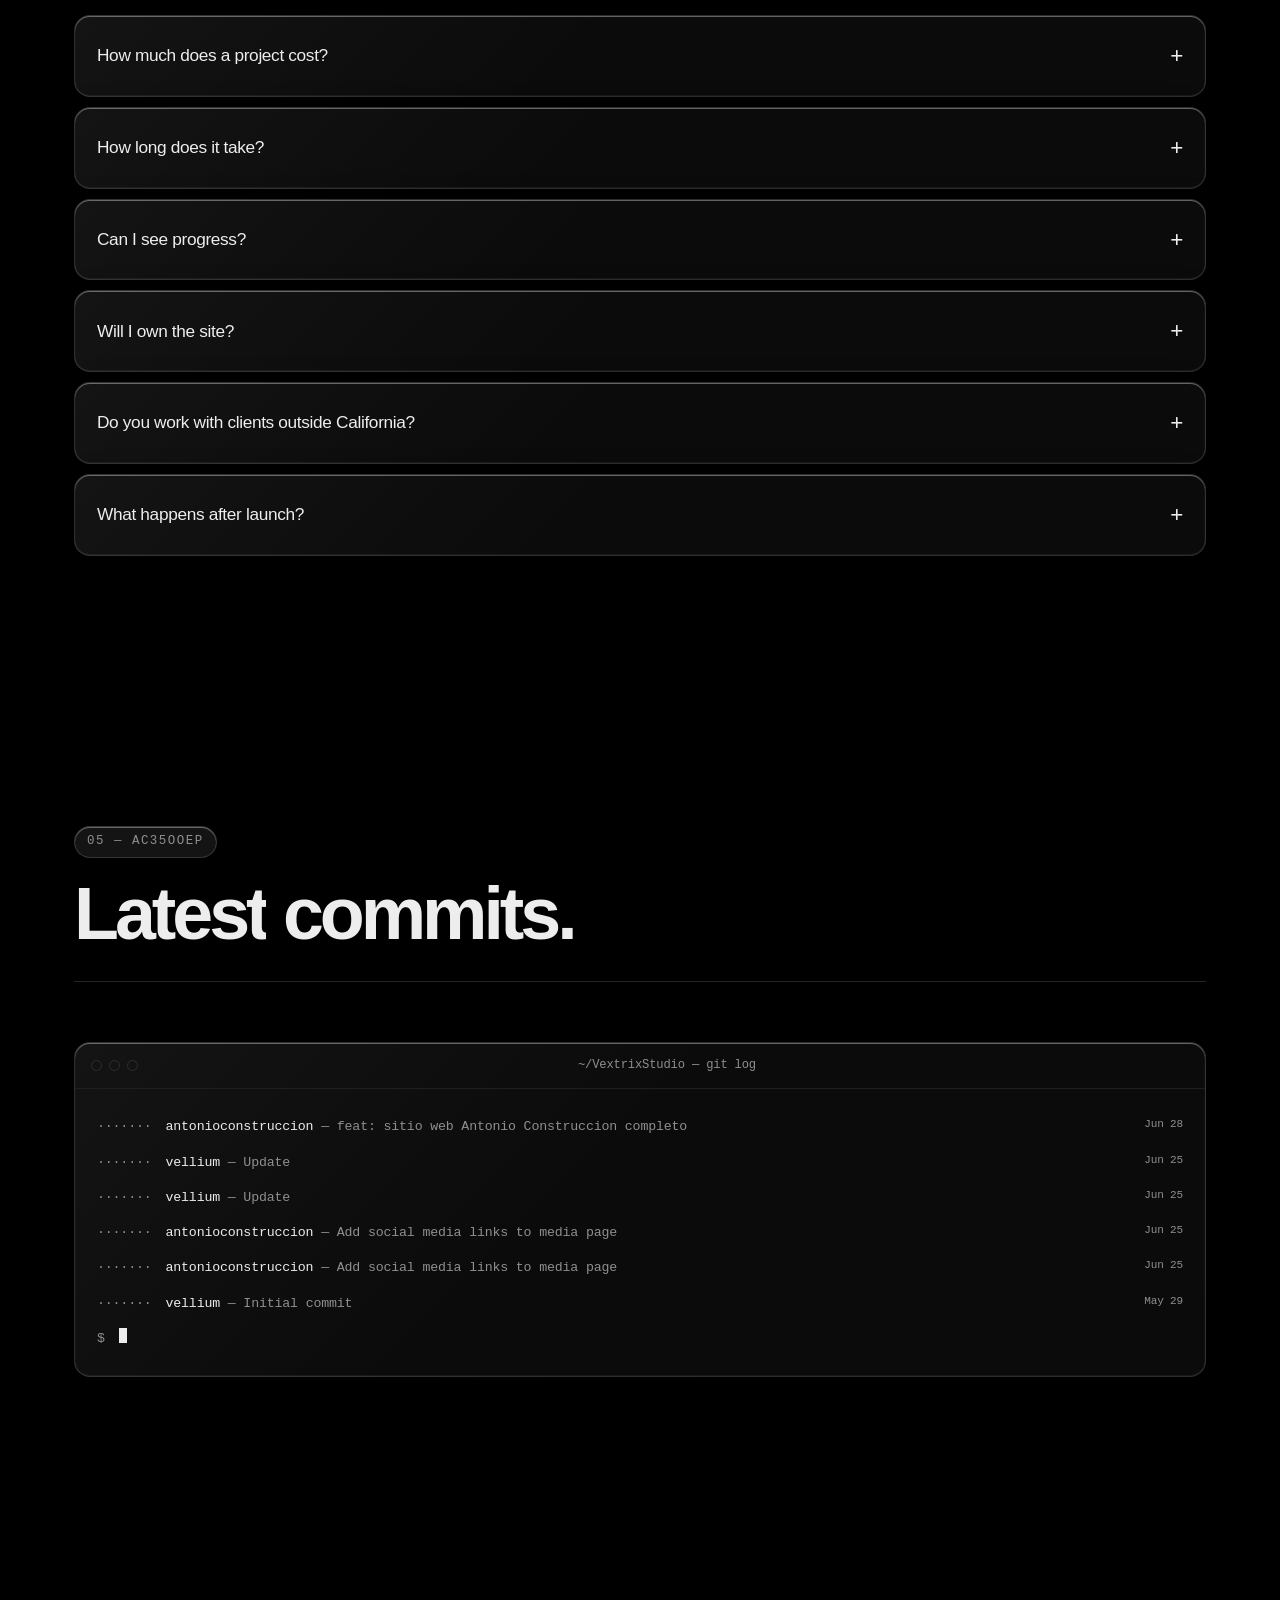
==== commit 602b012c: "Improvements New custom 404 page - Added 404.html using the same UI and styles as the main site (men" ====
--- a/index.html
+++ b/index.html
@@ -1,128 +1,358 @@
-<!DOCTYPE html>
+<!doctype html>
 <html lang="en" translate="yes" data-theme="dark">
-<head>
-<meta charset="UTF-8"><meta name="google" content="notranslate-icons"><meta name="viewport" content="width=device-width,initial-scale=1">
-<title>Jonatan A — UI & Web Developer</title>
-<meta name="description" content="Jonatan A · Vextrix Studio. UI & Web Developer based in Perris, California.">
-<link rel="icon" href="v2.svg" type="image/svg+xml">
-<link rel="apple-touch-icon" href="v2.svg">
-<meta name="theme-color" content="#000000">
-<link rel="stylesheet" href="style.css">
-</head>
-<body>
-<div class="loader" id="loader"><div class="ld-logo"><svg translate="no" class="vx-logo notranslate" viewBox="0 0 120 120" aria-label="Vextrix Studio"><rect width="120" height="120" rx="27" fill="currentColor"/><path d="M24 30h19l17 38 17-38h19L69 90H51z" fill="var(--bg)"/><rect x="82" y="80" width="14" height="10" rx="2" fill="var(--bg)" class="vx-caret"/></svg></div><div class="ld-name">JONATAN A</div><div class="ld-bar"><i id="ldbar"></i></div><div class="ld-num mono" id="ldnum">000</div></div>
-<div class="progress" id="progress"></div>
-<canvas id="dots"></canvas>
-<div class="orbs" aria-hidden="true"><i></i><i></i><i></i><i></i></div>
-<svg width="0" height="0" style="position:absolute" aria-hidden="true">
-  <filter id="lg" x="0" y="0" width="100%" height="100%">
-    <feTurbulence type="fractalNoise" baseFrequency="0.008 0.012" numOctaves="2" seed="7" result="n"/>
-    <feGaussianBlur in="n" stdDeviation="2" result="nb"/>
-    <feDisplacementMap in="SourceGraphic" in2="nb" scale="38" xChannelSelector="R" yChannelSelector="G"/>
-  </filter>
-</svg>
-<div class="grain"></div>
-
-<div class="menubar mono" id="menubar">
-  <div class="mb-l"><span class="mb-apple"><svg translate="no" class="vx-logo notranslate" viewBox="0 0 120 120" aria-label="Vextrix Studio"><rect width="120" height="120" rx="27" fill="currentColor"/><path d="M24 30h19l17 38 17-38h19L69 90H51z" fill="var(--bg)"/><rect x="82" y="80" width="14" height="10" rx="2" fill="var(--bg)" class="vx-caret"/></svg></span><b>Vextrix Studio</b><span data-go="#trabajo">Work</span><span data-go="#planes">Pricing</span><span data-go="#estudio">Studio</span><span id="mbDev">Dev</span></div>
-  <div class="mb-r"><span id="mbBatt" title="Battery"><span class="mi ">battery_5_bar</span><small id="mbPct"></small></span><span><span class="mi ">wifi</span></span><span id="mbSearch" title="Search (⌘K)"><span class="mi ">search</span></span><span id="mbDate"></span></div>
-</div>
-<header class="nav" id="nav">
-  <a href="#inicio" class="logo"><svg translate="no" class="vx-logo notranslate" viewBox="0 0 120 120" aria-label="Vextrix Studio"><rect width="120" height="120" rx="27" fill="currentColor"/><path d="M24 30h19l17 38 17-38h19L69 90H51z" fill="var(--bg)"/><rect x="82" y="80" width="14" height="10" rx="2" fill="var(--bg)" class="vx-caret"/></svg><span>Jonatan A</span><em>/</em><small>Vextrix Studio</small></a>
-  <nav id="menu">
-    <a href="#ide">Live</a><a href="#trabajo">Work</a><a href="#sobre">About</a><a href="#servicios">Services</a><a href="#planes">Pricing</a><a href="#historia">Story</a><a href="#devadev">Dev to Dev</a><a href="#contacto">Contact</a>
-  </nav>
-  <div class="nav-r">
-    <button class="kbd-btn" id="openK" aria-label="Search"><span>Search…</span><kbd>⌘K</kbd></button>
-    <button class="icon" id="theme" aria-label="Theme"><span class="mi ">dark_mode</span></button>
-    <button class="burger" id="burger" aria-label="Menu"><span></span><span></span></button>
-  </div>
-</header>
-
-<main>
-<!-- HERO -->
-<section id="inicio" class="hero">
-  <a href="#contacto" class="pill"><i class="pulse"></i> Available for new projects — 2026 <span>→</span></a>
-  <h1 class="split">Jonatan A</h1>
-  <p class="h-sub">Web interfaces that feel<br><span class="tw" id="rot"></span><span class="tcur"></span></p>
-  <p class="lead" id="bio">UI & Web developer focused on crafting clean, modern and functional digital experiences. User-centered design and an obsession with performance.</p>
-  <div class="cta">
-    <a href="#trabajo" class="btn primary magnetic">View my work</a>
-    <a href="https://github.com/VextrixStudio" target="_blank" class="btn magnetic"><svg width="16" height="16" viewBox="0 0 24 24" fill="currentColor"><path d="M12 .3a12 12 0 0 0-3.8 23.4c.6.1.8-.3.8-.6v-2c-3.3.7-4-1.6-4-1.6-.6-1.4-1.4-1.8-1.4-1.8-1-.7.1-.7.1-.7 1.2.1 1.8 1.2 1.8 1.2 1 1.8 2.8 1.3 3.5 1 0-.8.4-1.3.7-1.6-2.7-.3-5.5-1.3-5.5-6 0-1.2.5-2.3 1.3-3.1-.2-.4-.6-1.6 0-3.2 0 0 1-.3 3.4 1.2a11.5 11.5 0 0 1 6 0c2.3-1.5 3.3-1.2 3.3-1.2.6 1.6.2 2.8.1 3.2.8.8 1.3 1.9 1.3 3.2 0 4.6-2.8 5.6-5.5 5.9.5.4.9 1.1.9 2.2v3.3c0 .3.1.7.8.6A12 12 0 0 0 12 .3"/></svg> GitHub</a>
-  </div>
-  <div class="hero-meta">
-    <div><small>Location</small><b>Perris, CA</b></div><div><small>Coding since</small><b>2023</b></div>
-    <div><small>Local time</small><b id="clock">--:--</b></div>
-    <div><small>GitHub sync</small><b id="sync"><i class="pulse"></i> connecting…</b></div>
-  </div>
-</section>
-
-<!-- MARQUEE -->
-<div class="marquee"><div class="track" id="track"></div></div>
-
-
-<!-- LIVE IDE -->
-<section id="ide">
-  <div class="sec-head reveal"><span class="eyebrow">00 — Live</span><h2>How I build<br>your project.</h2></div>
-  <div class="ide reveal" id="ideBox">
-    <button class="ide-cover" id="ideCover" type="button" aria-label="Play build demo">
-      <span class="play"><span class="mi f notranslate" translate="no" aria-hidden="true">play_arrow</span></span>
-      <b>Watch me build a project</b>
-      <small class="mono">Plan → Code → Build → Deploy · ~60s · click to play</small>
-    </button>
-    <div class="ide-top">
-      <div class="dots3"><i></i><i></i><i></i></div>
-      <div class="ide-title mono"><span id="ideProj">antonio-construction</span> — Visual Studio Code</div>
-      <div class="ide-who"><span class="av">JA</span><span id="ideStatus" class="mono">Jonatan is typing…</span></div>
+  <head>
+    <meta charset="UTF-8" />
+    <meta name="google" content="notranslate-icons" />
+    <meta name="viewport" content="width=device-width,initial-scale=1" />
+    <title>Jonatan A — UI & Web Developer</title>
+    <meta
+      name="description"
+      content="Jonatan A · Vextrix Studio. UI & Web Developer based in Perris, California."
+    />
+    <link rel="icon" href="v2.svg" type="image/svg+xml" />
+    <link rel="apple-touch-icon" href="v2.svg" />
+    <meta name="theme-color" content="#000000" />
+    <link rel="stylesheet" href="style.css" />
+  </head>
+  <body>
+    <div class="loader" id="loader">
+      <div class="ld-logo">
+        <svg
+          translate="no"
+          class="vx-logo notranslate"
+          viewBox="0 0 120 120"
+          aria-label="Vextrix Studio"
+        >
+          <rect width="120" height="120" rx="27" fill="currentColor" />
+          <path d="M24 30h19l17 38 17-38h19L69 90H51z" fill="var(--bg)" />
+          <rect
+            x="82"
+            y="80"
+            width="14"
+            height="10"
+            rx="2"
+            fill="var(--bg)"
+            class="vx-caret"
+          />
+        </svg>
+      </div>
+      <div class="ld-name">JONATAN A</div>
+      <div class="ld-bar"><i id="ldbar"></i></div>
+      <div class="ld-num mono" id="ldnum">000</div>
     </div>
-    <div class="ide-main">
-      <aside class="ide-side mono">
-        <div class="side-h">EXPLORER</div>
-        <ul id="ideTree"></ul>
-        <div class="side-h" style="margin-top:18px">STEPS</div>
-        <ol id="ideSteps" class="steps-list"><li>Plan</li><li>Components</li><li>Logic</li><li>Build</li><li>Deploy</li></ol>
-      </aside>
-      <div class="ide-center">
-        <div class="tabs mono" id="ideTabs"></div>
-        <div class="editor mono"><div class="gutter" translate="no" id="gutter"></div><pre id="code" translate="no"></pre></div>
-        <div class="term mono">
-          <div class="term-h"><span class="on">TERMINAL</span><span>PROBLEMS <b>0</b></span><span>OUTPUT</span></div>
-          <div id="term" translate="no"></div>
-        </div>
+    <div class="progress" id="progress"></div>
+    <canvas id="dots"></canvas>
+    <div class="orbs" aria-hidden="true"><i></i><i></i><i></i><i></i></div>
+    <svg width="0" height="0" style="position: absolute" aria-hidden="true">
+      <filter id="lg" x="0" y="0" width="100%" height="100%">
+        <feTurbulence
+          type="fractalNoise"
+          baseFrequency="0.008 0.012"
+          numOctaves="2"
+          seed="7"
+          result="n"
+        />
+        <feGaussianBlur in="n" stdDeviation="2" result="nb" />
+        <feDisplacementMap
+          in="SourceGraphic"
+          in2="nb"
+          scale="38"
+          xChannelSelector="R"
+          yChannelSelector="G"
+        />
+      </filter>
+    </svg>
+    <div class="grain"></div>
+
+    <div class="menubar mono" id="menubar">
+      <div class="mb-l">
+        <span class="mb-apple"
+          ><svg
+            translate="no"
+            class="vx-logo notranslate"
+            viewBox="0 0 120 120"
+            aria-label="Vextrix Studio"
+          >
+            <rect width="120" height="120" rx="27" fill="currentColor" />
+            <path d="M24 30h19l17 38 17-38h19L69 90H51z" fill="var(--bg)" />
+            <rect
+              x="82"
+              y="80"
+              width="14"
+              height="10"
+              rx="2"
+              fill="var(--bg)"
+              class="vx-caret"
+            /></svg></span
+        ><b>Vextrix Studio</b><span data-go="#trabajo">Work</span
+        ><span data-go="#planes">Pricing</span
+        ><span data-go="#estudio">Studio</span><span id="mbDev">Dev</span>
       </div>
-      <div class="ide-prev">
-        <div class="prev-bar mono"><span id="prevUrl">localhost:3000</span><i id="prevDot"></i></div>
-        <div class="prev-body" id="prev"><div class="prev-empty mono">Waiting for build…</div></div>
+      <div class="mb-r">
+        <span id="mbBatt" title="Battery"
+          ><span class="mi">battery_5_bar</span><small id="mbPct"></small></span
+        ><span><span class="mi">wifi</span></span
+        ><span id="mbSearch" title="Search (⌘K)"
+          ><span class="mi">search</span></span
+        ><span id="mbDate"></span>
       </div>
     </div>
-    <div class="ide-status mono"><span>⎇ main</span><span id="stLine">Ln 1, Col 1</span><span>TypeScript React</span><span>UTF-8</span><span id="stDeploy">▲ Vercel</span></div>
-  </div>
-  <div class="ide-ctrl reveal"><button class="btn primary" id="idePlay"><span class="mi f notranslate" translate="no" aria-hidden="true">play_arrow</span> Play</button><button class="btn" id="ideReplay"><span class="mi ">replay</span> Replay</button><button class="btn" id="ideSpeed"><span class="mi ">speed</span> <span id="spdT">Speed 1×</span></button><button class="btn" id="ideNext"><span class="mi ">skip_next</span> Next project</button><button class="btn" id="ideStop"><span class="mi f notranslate" translate="no" aria-hidden="true">stop</span> Stop</button></div>
-</section>
-
-<!-- WORK -->
-<section id="trabajo">
-  <div class="sec-head reveal"><span class="eyebrow">01 — Selected work</span><h2>Projects that<br>speak for themselves.</h2></div>
-  <div id="projects" class="projects"></div>
-</section>
-
-<!-- ABOUT / BENTO -->
-<section id="sobre">
-  <div class="sec-head reveal"><span class="eyebrow">02 — About</span><h2>Design with intent.<br>Code with precision.</h2></div>
-  <div class="bento">
-    <div class="b b-about reveal tilt">
-      <img id="avatar" src="https://avatars.githubusercontent.com/u/227630237?v=4" alt="Jonatan A" onerror="this.style.display='none'">
-      <h3>Hi, I'm Jonatan.</h3>
-      <p>I'm 16, I've been coding since 2023 and I'm the founder of <b>Vextrix Studio</b>. I build websites and web apps with TypeScript, caring about every detail: typography, spacing, micro-interactions and load speed. I believe the best interface is the one you don't notice.</p>
-    </div>
-    <div class="b b-stat reveal tilt"><span class="big" data-to="2" id="s-repos">0</span><small>Public projects</small></div>
-    <div class="b b-stat reveal tilt"><span class="big" data-to="99" id="s-ts">0</span><span class="big">%</span><small>TypeScript in my code</small></div>
-    <div class="b b-map reveal tilt">
-      <svg viewBox="0 0 200 120" class="globe"><defs><pattern id="p" width="6" height="6" patternUnits="userSpaceOnUse"><circle cx="3" cy="3" r="1" fill="currentColor"/></pattern></defs><circle cx="100" cy="60" r="56" fill="url(#p)" opacity=".35"/><circle cx="72" cy="48" r="4" fill="currentColor"/><circle cx="72" cy="48" r="10" fill="none" stroke="currentColor" class="ring"/></svg>
-      <small>Based in</small><b>Perris, California</b><span class="muted">Working remotely worldwide</span>
-    </div>
-    <div class="b b-code reveal tilt">
-<pre><code><span class="c">// jonatan.config.ts</span>
+    <header class="nav" id="nav">
+      <a href="#inicio" class="logo"
+        ><svg
+          translate="no"
+          class="vx-logo notranslate"
+          viewBox="0 0 120 120"
+          aria-label="Vextrix Studio"
+        >
+          <rect width="120" height="120" rx="27" fill="currentColor" />
+          <path d="M24 30h19l17 38 17-38h19L69 90H51z" fill="var(--bg)" />
+          <rect
+            x="82"
+            y="80"
+            width="14"
+            height="10"
+            rx="2"
+            fill="var(--bg)"
+            class="vx-caret"
+          /></svg
+        ><span>Jonatan A</span><em>/</em><small>Vextrix Studio</small></a
+      >
+      <nav id="menu">
+        <a href="#ide">Live</a><a href="#trabajo">Work</a
+        ><a href="#sobre">About</a><a href="#servicios">Services</a
+        ><a href="#planes">Pricing</a><a href="#historia">Story</a
+        ><a href="#devadev">Dev to Dev</a><a href="#contacto">Contact</a>
+      </nav>
+      <div class="nav-r">
+        <button class="kbd-btn" id="openK" aria-label="Search">
+          <span>Search…</span><kbd>⌘K</kbd>
+        </button>
+        <button class="icon" id="theme" aria-label="Theme">
+          <span class="mi">dark_mode</span>
+        </button>
+        <button class="burger" id="burger" aria-label="Menu">
+          <span></span><span></span>
+        </button>
+      </div>
+    </header>
+
+    <main>
+      <!-- HERO -->
+      <section id="inicio" class="hero">
+        <a href="#contacto" class="pill"
+          ><i class="pulse"></i> Available for new projects — 2026
+          <span>→</span></a
+        >
+        <h1 class="split">Jonatan A</h1>
+        <p class="h-sub">
+          Web interfaces that feel<br /><span class="tw" id="rot"></span
+          ><span class="tcur"></span>
+        </p>
+        <p class="lead" id="bio">
+          UI & Web developer focused on crafting clean, modern and functional
+          digital experiences. User-centered design and an obsession with
+          performance.
+        </p>
+        <div class="cta">
+          <a href="#trabajo" class="btn primary magnetic">View my work</a>
+          <a
+            href="https://github.com/VextrixStudio"
+            target="_blank"
+            class="btn magnetic"
+            ><svg
+              width="16"
+              height="16"
+              viewBox="0 0 24 24"
+              fill="currentColor"
+            >
+              <path
+                d="M12 .3a12 12 0 0 0-3.8 23.4c.6.1.8-.3.8-.6v-2c-3.3.7-4-1.6-4-1.6-.6-1.4-1.4-1.8-1.4-1.8-1-.7.1-.7.1-.7 1.2.1 1.8 1.2 1.8 1.2 1 1.8 2.8 1.3 3.5 1 0-.8.4-1.3.7-1.6-2.7-.3-5.5-1.3-5.5-6 0-1.2.5-2.3 1.3-3.1-.2-.4-.6-1.6 0-3.2 0 0 1-.3 3.4 1.2a11.5 11.5 0 0 1 6 0c2.3-1.5 3.3-1.2 3.3-1.2.6 1.6.2 2.8.1 3.2.8.8 1.3 1.9 1.3 3.2 0 4.6-2.8 5.6-5.5 5.9.5.4.9 1.1.9 2.2v3.3c0 .3.1.7.8.6A12 12 0 0 0 12 .3"
+              />
+            </svg>
+            GitHub</a
+          >
+        </div>
+        <div class="hero-meta">
+          <div><small>Location</small><b>Perris, CA</b></div>
+          <div><small>Coding since</small><b>2023</b></div>
+          <div><small>Local time</small><b id="clock">--:--</b></div>
+          <div>
+            <small>GitHub sync</small
+            ><b id="sync"><i class="pulse"></i> connecting…</b>
+          </div>
+        </div>
+      </section>
+
+      <!-- MARQUEE -->
+      <div class="marquee"><div class="track" id="track"></div></div>
+
+      <!-- LIVE IDE -->
+      <section id="ide">
+        <div class="sec-head reveal">
+          <span class="eyebrow">00 — Live</span>
+          <h2>How I build<br />your project.</h2>
+        </div>
+        <div class="ide reveal" id="ideBox">
+          <button
+            class="ide-cover"
+            id="ideCover"
+            type="button"
+            aria-label="Play build demo"
+          >
+            <span class="play"
+              ><span class="mi f notranslate" translate="no" aria-hidden="true"
+                >play_arrow</span
+              ></span
+            >
+            <b>Watch me build a project</b>
+            <small class="mono"
+              >Plan → Code → Build → Deploy · ~60s · click to play</small
+            >
+          </button>
+          <div class="ide-top">
+            <div class="dots3"><i></i><i></i><i></i></div>
+            <div class="ide-title mono">
+              <span id="ideProj">antonio-construction</span> — Visual Studio
+              Code
+            </div>
+            <div class="ide-who">
+              <span class="av">JA</span
+              ><span id="ideStatus" class="mono">Jonatan is typing…</span>
+            </div>
+          </div>
+          <div class="ide-main">
+            <aside class="ide-side mono">
+              <div class="side-h">EXPLORER</div>
+              <ul id="ideTree"></ul>
+              <div class="side-h" style="margin-top: 18px">STEPS</div>
+              <ol id="ideSteps" class="steps-list">
+                <li>Plan</li>
+                <li>Components</li>
+                <li>Logic</li>
+                <li>Build</li>
+                <li>Deploy</li>
+              </ol>
+            </aside>
+            <div class="ide-center">
+              <div class="tabs mono" id="ideTabs"></div>
+              <div class="editor mono">
+                <div class="gutter" translate="no" id="gutter"></div>
+                <pre id="code" translate="no"></pre>
+              </div>
+              <div class="term mono">
+                <div class="term-h">
+                  <span class="on">TERMINAL</span><span>PROBLEMS <b>0</b></span
+                  ><span>OUTPUT</span>
+                </div>
+                <div id="term" translate="no"></div>
+              </div>
+            </div>
+            <div class="ide-prev">
+              <div class="prev-bar mono">
+                <span id="prevUrl">localhost:3000</span><i id="prevDot"></i>
+              </div>
+              <div class="prev-body" id="prev">
+                <div class="prev-empty mono">Waiting for build…</div>
+              </div>
+            </div>
+          </div>
+          <div class="ide-status mono">
+            <span>⎇ main</span><span id="stLine">Ln 1, Col 1</span
+            ><span>TypeScript React</span><span>UTF-8</span
+            ><span id="stDeploy">▲ Vercel</span>
+          </div>
+        </div>
+        <div class="ide-ctrl reveal">
+          <button class="btn primary" id="idePlay">
+            <span class="mi f notranslate" translate="no" aria-hidden="true"
+              >play_arrow</span
+            >
+            Play</button
+          ><button class="btn" id="ideReplay">
+            <span class="mi">replay</span> Replay</button
+          ><button class="btn" id="ideSpeed">
+            <span class="mi">speed</span>
+            <span id="spdT">Speed 1×</span></button
+          ><button class="btn" id="ideNext">
+            <span class="mi">skip_next</span> Next project</button
+          ><button class="btn" id="ideStop">
+            <span class="mi f notranslate" translate="no" aria-hidden="true"
+              >stop</span
+            >
+            Stop
+          </button>
+        </div>
+      </section>
+
+      <!-- WORK -->
+      <section id="trabajo">
+        <div class="sec-head reveal">
+          <span class="eyebrow">01 — Selected work</span>
+          <h2>Projects that<br />speak for themselves.</h2>
+        </div>
+        <div id="projects" class="projects"></div>
+      </section>
+
+      <!-- ABOUT / BENTO -->
+      <section id="sobre">
+        <div class="sec-head reveal">
+          <span class="eyebrow">02 — About</span>
+          <h2>Design with intent.<br />Code with precision.</h2>
+        </div>
+        <div class="bento">
+          <div class="b b-about reveal tilt">
+            <img
+              id="avatar"
+              src="https://avatars.githubusercontent.com/u/227630237?v=4"
+              alt="Jonatan A"
+              onerror="this.style.display = 'none'"
+            />
+            <h3>Hi, I'm Jonatan.</h3>
+            <p>
+              I'm 16, I've been coding since 2023 and I'm the founder of
+              <b>Vextrix Studio</b>. I build websites and web apps with
+              TypeScript, caring about every detail: typography, spacing,
+              micro-interactions and load speed. I believe the best interface is
+              the one you don't notice.
+            </p>
+          </div>
+          <div class="b b-stat reveal tilt">
+            <span class="big" data-to="2" id="s-repos">0</span
+            ><small>Public projects</small>
+          </div>
+          <div class="b b-stat reveal tilt">
+            <span class="big" data-to="99" id="s-ts">0</span
+            ><span class="big">%</span><small>TypeScript in my code</small>
+          </div>
+          <div class="b b-map reveal tilt">
+            <svg viewBox="0 0 200 120" class="globe">
+              <defs>
+                <pattern
+                  id="p"
+                  width="6"
+                  height="6"
+                  patternUnits="userSpaceOnUse"
+                >
+                  <circle cx="3" cy="3" r="1" fill="currentColor" />
+                </pattern>
+              </defs>
+              <circle cx="100" cy="60" r="56" fill="url(#p)" opacity=".35" />
+              <circle cx="72" cy="48" r="4" fill="currentColor" />
+              <circle
+                cx="72"
+                cy="48"
+                r="10"
+                fill="none"
+                stroke="currentColor"
+                class="ring"
+              />
+            </svg>
+            <small>Based in</small><b>Perris, California</b
+            ><span class="muted">Working remotely worldwide</span>
+          </div>
+          <div class="b b-code reveal tilt">
+            <pre><code><span class="c">// jonatan.config.ts</span>
 <span class="k">export const</span> dev = {
   name: <span class="s">"Jonatan A"</span>,
   studio: <span class="s">"Vextrix Studio"</span>,
@@ -130,245 +360,775 @@
   focus: <span class="s">"UI · UX · Perf"</span>,
   coffee: <span class="k">Infinity</span>,
 };</code></pre>
-    </div>
-    <div class="b b-since reveal tilt"><small>Commits · last 78 days</small><span class="big" id="s-commits">0</span><div class="contrib" id="contrib"></div></div>
-  </div>
-</section>
-
-<!-- STACK -->
-<section id="stack">
-  <div class="sec-head reveal"><span class="eyebrow">03 — Stack</span><h2>Tools<br>I master.</h2></div>
-  <div class="stack-grid reveal" id="stackgrid"></div>
-  <div class="langs reveal"><div class="lh"><span>Languages across my repositories</span><span class="muted" id="bytes"></span></div><div class="bar" id="langbar"></div><ul id="langlist"></ul></div>
-</section>
-
-<!-- PROCESS -->
-<section id="proceso">
-  <div class="sec-head reveal"><span class="eyebrow">04 — Process</span><h2>How I work.</h2></div>
-  <div class="steps">
-    <div class="step reveal"><span>01</span><h4>Discover</h4><p>I understand your business, users and goals before writing a single line.</p></div>
-    <div class="step reveal"><span>02</span><h4>Design</h4><p>Wireframes and high-fidelity UI built on a consistent design system.</p></div>
-    <div class="step reveal"><span>03</span><h4>Build</h4><p>Clean TypeScript code — responsive, accessible and fast.</p></div>
-    <div class="step reveal"><span>04</span><h4>Launch</h4><p>Deploy, SEO, analytics and ongoing support after delivery.</p></div>
-  </div>
-</section>
-
-
-<!-- SERVICES -->
-<section id="servicios">
-  <div class="sec-head reveal"><span class="eyebrow">— Services</span><h2>What I can<br>do for you.</h2></div>
-  <div class="svc-grid">
-    <div class="svc reveal tilt"><span class="mono n">01<span class="mi ">web</span></span><h4>Custom websites</h4><p>Business and corporate sites built with Next.js: fast, SEO-ready and designed to win clients.</p><ul><li>Custom design</li><li>Technical SEO</li><li>Domain + deploy</li></ul></div>
-    <div class="svc reveal tilt"><span class="mono n">02<span class="mi ">dashboard</span></span><h4>Full-stack web apps</h4><p>Apps with authentication, dashboards, databases and APIs. From idea to working product.</p><ul><li>Login &amp; accounts</li><li>Dashboards</li><li>APIs &amp; databases</li></ul></div>
-    <div class="svc reveal tilt"><span class="mono n">03<span class="mi ">rocket_launch</span></span><h4>Landing pages</h4><p>A single page built to convert: launches, local businesses, campaigns.</p><ul><li>Fast delivery</li><li>Direct WhatsApp / SMS</li><li>Animations</li></ul></div>
-    <div class="svc reveal tilt"><span class="mono n">04<span class="mi ">auto_fix_high</span></span><h4>UI / UX redesign</h4><p>I take your current site and make it modern, clean and easy to use.</p><ul><li>Audit</li><li>Design system</li><li>Better performance</li></ul></div>
-  </div>
-</section>
-
-<!-- HOW WE WORK -->
-<section id="como">
-  <div class="sec-head reveal"><span class="eyebrow">— How we work</span><h2>Simple, clear<br>and no surprises.</h2></div>
-  <div class="how">
-    <div class="how-l reveal">
-      <div class="how-item"><b>Direct communication</b><p>You talk to me, not a middleman. I reply in under 24 hours.</p></div>
-      <div class="how-item"><b>Live progress</b><p>I share a Vercel preview link so you can see progress every day.</p></div>
-      <div class="how-item"><b>Price agreed upfront</b><p>A clear quote before we start. No hidden costs.</p></div>
-      <div class="how-item"><b>Delivery &amp; support</b><p>You get the code, a configured domain and a walkthrough. Support after launch.</p></div>
-    </div>
-    <div class="how-r reveal">
-      <div class="tl-h mono">Typical delivery time</div>
-      <div class="gantt">
-        <div><span>Landing page</span><i style="--w:25%"></i><small>~1 week</small></div>
-        <div><span>Website</span><i style="--w:50%"></i><small>2–3 weeks</small></div>
-        <div><span>Redesign</span><i style="--w:40%"></i><small>~2 weeks</small></div>
-        <div><span>App full-stack</span><i style="--w:100%"></i><small>4–8 weeks</small></div>
+          </div>
+          <div class="b b-since reveal tilt">
+            <small>Commits · last 78 days</small
+            ><span class="big" id="s-commits">0</span>
+            <div class="contrib" id="contrib"></div>
+          </div>
+        </div>
+      </section>
+
+      <!-- STACK -->
+      <section id="stack">
+        <div class="sec-head reveal">
+          <span class="eyebrow">03 — Stack</span>
+          <h2>Tools<br />I master.</h2>
+        </div>
+        <div class="stack-grid reveal" id="stackgrid"></div>
+        <div class="langs reveal">
+          <div class="lh">
+            <span>Languages across my repositories</span
+            ><span class="muted" id="bytes"></span>
+          </div>
+          <div class="bar" id="langbar"></div>
+          <ul id="langlist"></ul>
+        </div>
+      </section>
+
+      <!-- PROCESS -->
+      <section id="proceso">
+        <div class="sec-head reveal">
+          <span class="eyebrow">04 — Process</span>
+          <h2>How I work.</h2>
+        </div>
+        <div class="steps">
+          <div class="step reveal">
+            <span>01</span>
+            <h4>Discover</h4>
+            <p>
+              I understand your business, users and goals before writing a
+              single line.
+            </p>
+          </div>
+          <div class="step reveal">
+            <span>02</span>
+            <h4>Design</h4>
+            <p>
+              Wireframes and high-fidelity UI built on a consistent design
+              system.
+            </p>
+          </div>
+          <div class="step reveal">
+            <span>03</span>
+            <h4>Build</h4>
+            <p>Clean TypeScript code — responsive, accessible and fast.</p>
+          </div>
+          <div class="step reveal">
+            <span>04</span>
+            <h4>Launch</h4>
+            <p>Deploy, SEO, analytics and ongoing support after delivery.</p>
+          </div>
+        </div>
+      </section>
+
+      <!-- SERVICES -->
+      <section id="servicios">
+        <div class="sec-head reveal">
+          <span class="eyebrow">— Services</span>
+          <h2>What I can<br />do for you.</h2>
+        </div>
+        <div class="svc-grid">
+          <div class="svc reveal tilt">
+            <span class="mono n">01<span class="mi">web</span></span>
+            <h4>Custom websites</h4>
+            <p>
+              Business and corporate sites built with Next.js: fast, SEO-ready
+              and designed to win clients.
+            </p>
+            <ul>
+              <li>Custom design</li>
+              <li>Technical SEO</li>
+              <li>Domain + deploy</li>
+            </ul>
+          </div>
+          <div class="svc reveal tilt">
+            <span class="mono n">02<span class="mi">dashboard</span></span>
+            <h4>Full-stack web apps</h4>
+            <p>
+              Apps with authentication, dashboards, databases and APIs. From
+              idea to working product.
+            </p>
+            <ul>
+              <li>Login &amp; accounts</li>
+              <li>Dashboards</li>
+              <li>APIs &amp; databases</li>
+            </ul>
+          </div>
+          <div class="svc reveal tilt">
+            <span class="mono n">03<span class="mi">rocket_launch</span></span>
+            <h4>Landing pages</h4>
+            <p>
+              A single page built to convert: launches, local businesses,
+              campaigns.
+            </p>
+            <ul>
+              <li>Fast delivery</li>
+              <li>Direct WhatsApp / SMS</li>
+              <li>Animations</li>
+            </ul>
+          </div>
+          <div class="svc reveal tilt">
+            <span class="mono n">04<span class="mi">auto_fix_high</span></span>
+            <h4>UI / UX redesign</h4>
+            <p>
+              I take your current site and make it modern, clean and easy to
+              use.
+            </p>
+            <ul>
+              <li>Audit</li>
+              <li>Design system</li>
+              <li>Better performance</li>
+            </ul>
+          </div>
+        </div>
+      </section>
+
+      <!-- HOW WE WORK -->
+      <section id="como">
+        <div class="sec-head reveal">
+          <span class="eyebrow">— How we work</span>
+          <h2>Simple, clear<br />and no surprises.</h2>
+        </div>
+        <div class="how">
+          <div class="how-l reveal">
+            <div class="how-item">
+              <b>Direct communication</b>
+              <p>You talk to me, not a middleman. I reply in under 24 hours.</p>
+            </div>
+            <div class="how-item">
+              <b>Live progress</b>
+              <p>
+                I share a Vercel preview link so you can see progress every day.
+              </p>
+            </div>
+            <div class="how-item">
+              <b>Price agreed upfront</b>
+              <p>A clear quote before we start. No hidden costs.</p>
+            </div>
+            <div class="how-item">
+              <b>Delivery &amp; support</b>
+              <p>
+                You get the code, a configured domain and a walkthrough. Support
+                after launch.
+              </p>
+            </div>
+          </div>
+          <div class="how-r reveal">
+            <div class="tl-h mono">Typical delivery time</div>
+            <div class="gantt">
+              <div>
+                <span>Landing page</span><i style="--w: 25%"></i
+                ><small>~1 week</small>
+              </div>
+              <div>
+                <span>Website</span><i style="--w: 50%"></i
+                ><small>2–3 weeks</small>
+              </div>
+              <div>
+                <span>Redesign</span><i style="--w: 40%"></i
+                ><small>~2 weeks</small>
+              </div>
+              <div>
+                <span>App full-stack</span><i style="--w: 100%"></i
+                ><small>4–8 weeks</small>
+              </div>
+            </div>
+            <p class="muted small">
+              Approximate timelines. They depend on each project's scope.
+            </p>
+          </div>
+        </div>
+      </section>
+
+      <!-- STORY -->
+      <section id="historia">
+        <div class="sec-head reveal">
+          <span class="eyebrow">— My story</span>
+          <h2>Building<br />since 2023.</h2>
+        </div>
+        <div class="story">
+          <div class="story-card reveal">
+            <div class="age">
+              <span class="big" data-to="16">0</span><small>years old</small>
+            </div>
+            <p>
+              I'm <b>16 years old</b>, a student, and I've been coding since
+              <b>2023</b>. I started out of curiosity and today I ship real
+              projects to real clients.
+            </p>
+            <div class="goals">
+              <div>
+                <span class="mi">military_tech</span><b>U.S. Marine</b
+                ><small
+                  >My future career: serving in the United States Marine
+                  Corps.</small
+                >
+              </div>
+              <div>
+                <span class="mi">code</span><b>Full-Stack Dev</b
+                ><small>Mastering frontend and backend, end to end.</small>
+              </div>
+              <div>
+                <span class="mi">storefront</span><b>My own businesses</b
+                ><small
+                  >Building my own companies, starting with Vextrix
+                  Studio.</small
+                >
+              </div>
+            </div>
+            <p class="muted small">
+              Discipline, consistency and work done right: the values I bring to
+              code and to life.
+            </p>
+          </div>
+          <ol class="timeline" id="timeline">
+            <li class="reveal">
+              <span class="mono">2023</span><b>First lines of code</b>
+              <p>
+                HTML, CSS and JavaScript. Learning by building my own pages.
+              </p>
+            </li>
+            <li class="reveal">
+              <span class="mono">2024</span><b>React &amp; TypeScript</b>
+              <p>Moving to professional tools and more refined design.</p>
+            </li>
+            <li class="reveal">
+              <span class="mono">2025</span><b>Vextrix Studio is born</b>
+              <p>
+                I launch my studio and my GitHub. Next.js, Tailwind and Vercel
+                become my stack.
+              </p>
+            </li>
+            <li class="reveal">
+              <span class="mono">2026</span><b>First clients</b>
+              <p>
+                I deliver Antonio Enríquez Construction and launch Vellium, my
+                own app.
+              </p>
+            </li>
+            <li class="reveal future">
+              <span class="mono">Next</span
+              ><b>Full-stack, Marines &amp; business</b>
+              <p>Backend, databases and serving my country.</p>
+            </li>
+          </ol>
+        </div>
+      </section>
+
+      <!-- DEV TO DEV -->
+      <section id="devadev">
+        <div class="sec-head reveal">
+          <span class="eyebrow">— Dev to Dev</span>
+          <h2>For developers<br />only.</h2>
+        </div>
+        <div class="dev-teaser reveal" id="openVS">
+          <div class="dt-l">
+            <span class="dt-badge mono">&lt;/&gt; devs only</span>
+            <h3>Open my VS Code.</h3>
+            <p>
+              Not a client thing — this is for fellow developers. Step inside a
+              replica of my editor and browse every extension, tool and setting
+              I use daily, with how I actually use each one.
+            </p>
+            <div class="dt-icons" id="dtIcons"></div>
+            <button class="btn primary magnetic" type="button">
+              Launch VS Code →
+            </button>
+          </div>
+          <div class="dt-r">
+            <div class="dt-win">
+              <div class="dt-bar"><i></i><i></i><i></i></div>
+              <div class="dt-body">
+                <div class="dt-act">
+                  <b></b><b class="on"></b><b></b><b></b>
+                </div>
+                <div class="dt-list" id="dtList"></div>
+              </div>
+            </div>
+          </div>
+        </div>
+      </section>
+
+      <!-- VS CODE REPLICA -->
+      <div class="vs" id="vs" aria-hidden="true">
+        <div class="vs-win">
+          <div class="vs-title">
+            <div class="dots3">
+              <i class="c" id="vsClose" title="Close"></i><i></i><i></i>
+            </div>
+            <div class="vs-cmd mono">
+              <svg
+                width="12"
+                height="12"
+                viewBox="0 0 24 24"
+                fill="none"
+                stroke="currentColor"
+                stroke-width="2"
+              >
+                <circle cx="11" cy="11" r="7" />
+                <path d="M21 21l-4-4" /></svg
+              >jonatan-setup
+            </div>
+            <button class="vs-x" id="vsX" aria-label="Close">✕</button>
+          </div>
+          <div class="vs-main">
+            <nav class="vs-act" id="vsAct">
+              <button data-v="files" title="Explorer">
+                <span class="mi">description</span>
+              </button>
+              <button data-v="ext" class="on" title="Extensions">
+                <span class="mi">extension</span
+                ><span class="vs-count" id="vsCount">10</span>
+              </button>
+              <button data-v="tools" title="Tools">
+                <span class="mi">handyman</span>
+              </button>
+              <button data-v="tips" title="Tips">
+                <span class="mi">lightbulb</span>
+              </button>
+              <div class="sp"></div>
+              <button data-v="settings" title="settings.json">
+                <span class="mi">settings</span>
+              </button>
+            </nav>
+            <aside class="vs-side">
+              <div class="vs-side-h mono" id="vsSideH">
+                EXTENSIONS: INSTALLED
+              </div>
+              <div class="vs-search">
+                <input
+                  id="vsQ"
+                  placeholder="Search Extensions in Marketplace"
+                  autocomplete="off"
+                />
+              </div>
+              <div class="vs-list" id="vsList"></div>
+            </aside>
+            <div class="vs-editor">
+              <div class="vs-tabs mono" id="vsTabs"></div>
+              <div class="vs-page" id="vsPage"></div>
+            </div>
+          </div>
+          <div class="vs-status mono">
+            <span>⎇ main</span><span>⊗ 0 ⚠ 0</span
+            ><span id="vsStat">10 extensions installed</span
+            ><span class="r">Vesper</span><span>Geist Mono</span
+            ><span>{ } TypeScript React</span>
+          </div>
+        </div>
       </div>
-      <p class="muted small">Approximate timelines. They depend on each project's scope.</p>
-    </div>
-  </div>
-</section>
-
-<!-- STORY -->
-<section id="historia">
-  <div class="sec-head reveal"><span class="eyebrow">— My story</span><h2>Building<br>since 2023.</h2></div>
-  <div class="story">
-    <div class="story-card reveal">
-      <div class="age"><span class="big" data-to="16">0</span><small>years old</small></div>
-      <p>I'm <b>16 years old</b>, a student, and I've been coding since <b>2023</b>. I started out of curiosity and today I ship real projects to real clients.</p>
-      <div class="goals">
-        <div><span class="mi ">military_tech</span><b>U.S. Marine</b><small>My future career: serving in the United States Marine Corps.</small></div>
-        <div><span class="mi ">code</span><b>Full-Stack Dev</b><small>Mastering frontend and backend, end to end.</small></div>
-        <div><span class="mi ">storefront</span><b>My own businesses</b><small>Building my own companies, starting with Vextrix Studio.</small></div>
+
+      <!-- STUDIO -->
+      <section id="estudio">
+        <div class="sec-head reveal">
+          <span class="eyebrow">— The Studio</span>
+          <h2>Vextrix<br />Studio.</h2>
+        </div>
+        <div class="studio">
+          <div class="st-brand reveal">
+            <div class="st-logo">
+              <svg
+                translate="no"
+                class="vx-logo notranslate"
+                viewBox="0 0 120 120"
+                aria-label="Vextrix Studio"
+              >
+                <rect width="120" height="120" rx="27" fill="currentColor" />
+                <path d="M24 30h19l17 38 17-38h19L69 90H51z" fill="var(--bg)" />
+                <rect
+                  x="82"
+                  y="80"
+                  width="14"
+                  height="10"
+                  rx="2"
+                  fill="var(--bg)"
+                  class="vx-caret"
+                />
+              </svg>
+            </div>
+            <p class="st-lead">
+              A one-person digital studio from <b>Perris, California</b>.
+              Founded by Jonatan A, we design and build websites and web apps
+              that look premium and load instantly.
+            </p>
+            <div class="st-vals">
+              <div>
+                <b>Precision</b><span>Every pixel, every millisecond.</span>
+              </div>
+              <div>
+                <b>Clarity</b><span>Simple interfaces, honest pricing.</span>
+              </div>
+              <div>
+                <b>Discipline</b><span>Deadlines kept. Code that lasts.</span>
+              </div>
+            </div>
+          </div>
+          <div class="st-facts reveal">
+            <div>
+              <span class="big" data-to="2023">0</span
+              ><small>Coding since</small>
+            </div>
+            <div>
+              <span class="big" data-to="24">0</span><span class="big">h</span
+              ><small>Max reply time</small>
+            </div>
+            <div>
+              <span class="big" data-to="100">0</span><span class="big">%</span
+              ><small>Code ownership for clients</small>
+            </div>
+            <div>
+              <span class="big">EN/ES</span><small>Bilingual support</small>
+            </div>
+          </div>
+          <div class="st-mark reveal">
+            <h4>About the logo</h4>
+            <p>
+              The <b>V</b> is built from two solid slabs meeting at one point —
+              structure and precision. The small block at its foot is a
+              <b>blinking text cursor</b>: the studio is always building. One
+              color, pure geometry, readable from a 16px favicon to a billboard.
+            </p>
+            <div class="st-sizes">
+              <span style="width: 64px; height: 64px"
+                ><svg
+                  translate="no"
+                  class="vx-logo notranslate"
+                  viewBox="0 0 120 120"
+                  aria-label="Vextrix Studio"
+                >
+                  <rect width="120" height="120" rx="27" fill="currentColor" />
+                  <path
+                    d="M24 30h19l17 38 17-38h19L69 90H51z"
+                    fill="var(--bg)"
+                  />
+                  <rect
+                    x="82"
+                    y="80"
+                    width="14"
+                    height="10"
+                    rx="2"
+                    fill="var(--bg)"
+                    class="vx-caret"
+                  /></svg></span
+              ><span style="width: 40px; height: 40px"
+                ><svg
+                  translate="no"
+                  class="vx-logo notranslate"
+                  viewBox="0 0 120 120"
+                  aria-label="Vextrix Studio"
+                >
+                  <rect width="120" height="120" rx="27" fill="currentColor" />
+                  <path
+                    d="M24 30h19l17 38 17-38h19L69 90H51z"
+                    fill="var(--bg)"
+                  />
+                  <rect
+                    x="82"
+                    y="80"
+                    width="14"
+                    height="10"
+                    rx="2"
+                    fill="var(--bg)"
+                    class="vx-caret"
+                  /></svg></span
+              ><span style="width: 24px; height: 24px"
+                ><svg
+                  translate="no"
+                  class="vx-logo notranslate"
+                  viewBox="0 0 120 120"
+                  aria-label="Vextrix Studio"
+                >
+                  <rect width="120" height="120" rx="27" fill="currentColor" />
+                  <path
+                    d="M24 30h19l17 38 17-38h19L69 90H51z"
+                    fill="var(--bg)"
+                  />
+                  <rect
+                    x="82"
+                    y="80"
+                    width="14"
+                    height="10"
+                    rx="2"
+                    fill="var(--bg)"
+                    class="vx-caret"
+                  /></svg></span
+              ><span style="width: 16px; height: 16px"
+                ><svg
+                  translate="no"
+                  class="vx-logo notranslate"
+                  viewBox="0 0 120 120"
+                  aria-label="Vextrix Studio"
+                >
+                  <rect width="120" height="120" rx="27" fill="currentColor" />
+                  <path
+                    d="M24 30h19l17 38 17-38h19L69 90H51z"
+                    fill="var(--bg)"
+                  />
+                  <rect
+                    x="82"
+                    y="80"
+                    width="14"
+                    height="10"
+                    rx="2"
+                    fill="var(--bg)"
+                    class="vx-caret"
+                  /></svg></span
+              ><span class="inv" style="width: 40px; height: 40px"
+                ><svg
+                  translate="no"
+                  class="vx-logo notranslate"
+                  viewBox="0 0 120 120"
+                  aria-label="Vextrix Studio"
+                >
+                  <rect width="120" height="120" rx="27" fill="currentColor" />
+                  <path
+                    d="M24 30h19l17 38 17-38h19L69 90H51z"
+                    fill="var(--bg)"
+                  />
+                  <rect
+                    x="82"
+                    y="80"
+                    width="14"
+                    height="10"
+                    rx="2"
+                    fill="var(--bg)"
+                    class="vx-caret"
+                  /></svg
+              ></span>
+            </div>
+          </div>
+        </div>
+      </section>
+
+      <!-- PRICING -->
+      <section id="planes">
+        <div class="sec-head reveal">
+          <span class="eyebrow">— Pricing</span>
+          <h2>Plans for<br />every project.</h2>
+        </div>
+        <div class="seg reveal" id="planSeg">
+          <span class="seg-pill"></span
+          ><button class="on" data-p="web">Websites</button
+          ><button data-p="app">Web apps</button
+          ><button data-p="care">Care plans</button>
+        </div>
+        <div class="plans" id="plans"></div>
+        <p class="price-note reveal">
+          Fair, transparent pricing — prices are built from real hours of work.
+          No hidden fees, 50% to start, 50% on delivery.
+        </p>
+        <div class="calc reveal">
+          <div class="calc-l">
+            <h4>Estimate your project</h4>
+            <p class="muted small">
+              Pick what you need — the estimate updates live.
+            </p>
+            <div id="calcOpts"></div>
+          </div>
+          <div class="calc-r">
+            <small class="mono">ESTIMATED STARTING PRICE</small>
+            <div class="calc-price"><span>$</span><b id="calcTotal">0</b></div>
+            <small class="muted" id="calcTime"></small
+            ><button class="btn primary magnetic" id="calcSend">
+              Send this estimate →
+            </button>
+            <p class="muted small">
+              Final price confirmed after a free call. No payment upfront to
+              talk.
+            </p>
+          </div>
+        </div>
+      </section>
+
+      <!-- FAQ -->
+      <section id="faq">
+        <div class="sec-head reveal">
+          <span class="eyebrow">— FAQ</span>
+          <h2>Frequently<br />asked questions.</h2>
+        </div>
+        <div class="faq" id="faqList"></div>
+      </section>
+
+      <!-- ACTIVITY -->
+      <section id="actividad">
+        <div class="sec-head reveal">
+          <span class="eyebrow">05 — Activity</span>
+          <h2>Latest commits.</h2>
+        </div>
+        <div class="terminal reveal">
+          <div class="t-bar">
+            <i></i><i></i><i></i><span>~/VextrixStudio — git log</span>
+          </div>
+          <div id="events" class="t-body"></div>
+        </div>
+      </section>
+
+      <!-- CONTACT -->
+      <section id="contacto" class="contact reveal">
+        <span class="eyebrow">06 — Contact</span>
+        <h2 class="huge">
+          Let's build something<br /><span class="outline">incredible.</span>
+        </h2>
+        <div class="mail-box">
+          <a
+            href="mailto:vextrixstudio@outlook.com?subject=Project%20inquiry"
+            class="mail mono"
+            >vextrixstudio@outlook.com</a
+          >
+          <button class="btn" id="copyMail" type="button">
+            <span class="mi">content_copy</span> Copy
+          </button>
+        </div>
+        <form id="form">
+          <input type="text" name="_honey" style="display: none" />
+          <div class="row">
+            <input required placeholder="Name" name="name" /><input
+              required
+              type="email"
+              placeholder="Your email"
+              name="email"
+            />
+          </div>
+          <div class="chips-sel" id="topics">
+            <button type="button" class="on">Website</button
+            ><button type="button">Web app</button
+            ><button type="button">UI redesign</button
+            ><button type="button">Landing page</button
+            ><button type="button">Other</button>
+          </div>
+          <textarea
+            required
+            placeholder="Tell me about your project…"
+            name="message"
+            rows="4"
+            maxlength="1500"
+            id="msg"
+          ></textarea>
+          <div class="f-foot mono">
+            <span id="cnt">0 / 1500</span><span>Reply in &lt; 24 h</span>
+          </div>
+          <button class="btn primary magnetic" id="sendBtn">
+            Send message →
+          </button>
+        </form>
+        <div class="socials">
+          <a href="https://github.com/VextrixStudio" target="_blank"
+            ><small>GitHub</small><b>@VextrixStudio</b><span>↗</span></a
+          >
+          <a
+            href="https://bsky.app/profile/naruluci.bsky.social"
+            target="_blank"
+            ><small>Bluesky</small><b>@naruluci</b><span>↗</span></a
+          >
+          <a href="https://vercel.com/vextrixstudio" target="_blank"
+            ><small>Vercel</small><b>vextrixstudio</b><span>↗</span></a
+          >
+        </div>
+      </section>
+    </main>
+
+    <footer>
+      <div class="f-top"><span class="big-name">JONATAN A</span></div>
+      <div class="f-brand">
+        <svg
+          translate="no"
+          class="vx-logo notranslate"
+          viewBox="0 0 120 120"
+          aria-label="Vextrix Studio"
+        >
+          <rect width="120" height="120" rx="27" fill="currentColor" />
+          <path d="M24 30h19l17 38 17-38h19L69 90H51z" fill="var(--bg)" />
+          <rect
+            x="82"
+            y="80"
+            width="14"
+            height="10"
+            rx="2"
+            fill="var(--bg)"
+            class="vx-caret"
+          /></svg
+        ><span>Vextrix Studio — Built with precision in Perris, CA.</span>
       </div>
-      <p class="muted small">Discipline, consistency and work done right: the values I bring to code and to life.</p>
-    </div>
-    <ol class="timeline" id="timeline">
-      <li class="reveal"><span class="mono">2023</span><b>First lines of code</b><p>HTML, CSS and JavaScript. Learning by building my own pages.</p></li>
-      <li class="reveal"><span class="mono">2024</span><b>React &amp; TypeScript</b><p>Moving to professional tools and more refined design.</p></li>
-      <li class="reveal"><span class="mono">2025</span><b>Vextrix Studio is born</b><p>I launch my studio and my GitHub. Next.js, Tailwind and Vercel become my stack.</p></li>
-      <li class="reveal"><span class="mono">2026</span><b>First clients</b><p>I deliver Antonio Enríquez Construction and launch Vellium, my own app.</p></li>
-      <li class="reveal future"><span class="mono">Next</span><b>Full-stack, Marines &amp; business</b><p>Backend, databases and serving my country.</p></li>
-    </ol>
-  </div>
-</section>
-
-<!-- DEV TO DEV -->
-<section id="devadev">
-  <div class="sec-head reveal"><span class="eyebrow">— Dev to Dev</span><h2>For developers<br>only.</h2></div>
-  <div class="dev-teaser reveal" id="openVS">
-    <div class="dt-l">
-      <span class="dt-badge mono">&lt;/&gt; devs only</span>
-      <h3>Open my VS Code.</h3>
-      <p>Not a client thing — this is for fellow developers. Step inside a replica of my editor and browse every extension, tool and setting I use daily, with how I actually use each one.</p>
-      <div class="dt-icons" id="dtIcons"></div>
-      <button class="btn primary magnetic" type="button">Launch VS Code →</button>
-    </div>
-    <div class="dt-r">
-      <div class="dt-win"><div class="dt-bar"><i></i><i></i><i></i></div>
-        <div class="dt-body"><div class="dt-act"><b></b><b class="on"></b><b></b><b></b></div><div class="dt-list" id="dtList"></div></div>
+      <div class="f-bot">
+        <span>© <span id="year"></span> Jonatan A · Vextrix Studio</span
+        ><span class="status"
+          ><i class="pulse"></i> All systems operational</span
+        ><a href="https://github.com/VextrixStudio" target="_blank"
+          >github.com/VextrixStudio ↗</a
+        >
+      </div>
+    </footer>
+
+    <!-- Command palette -->
+    <div class="cmdk" id="cmdk">
+      <div class="cmdk-box">
+        <input
+          id="cmdkIn"
+          placeholder="Type a command or search…"
+          autocomplete="off"
+        />
+        <ul id="cmdkList"></ul>
+        <div class="cmdk-foot">
+          <span><kbd>↑↓</kbd> navigate</span><span><kbd>↵</kbd> open</span
+          ><span><kbd>esc</kbd> close</span>
+        </div>
       </div>
     </div>
-  </div>
-</section>
-
-<!-- VS CODE REPLICA -->
-<div class="vs" id="vs" aria-hidden="true">
-  <div class="vs-win">
-    <div class="vs-title">
-      <div class="dots3"><i class="c" id="vsClose" title="Close"></i><i></i><i></i></div>
-      <div class="vs-cmd mono"><svg width="12" height="12" viewBox="0 0 24 24" fill="none" stroke="currentColor" stroke-width="2"><circle cx="11" cy="11" r="7"/><path d="M21 21l-4-4"/></svg>jonatan-setup</div>
-      <button class="vs-x" id="vsX" aria-label="Close">✕</button>
-    </div>
-    <div class="vs-main">
-      <nav class="vs-act" id="vsAct">
-        <button data-v="files" title="Explorer"><span class="mi ">description</span></button>
-        <button data-v="ext" class="on" title="Extensions"><span class="mi ">extension</span><span class="vs-count" id="vsCount">10</span></button>
-        <button data-v="tools" title="Tools"><span class="mi ">handyman</span></button>
-        <button data-v="tips" title="Tips"><span class="mi ">lightbulb</span></button>
-        <div class="sp"></div>
-        <button data-v="settings" title="settings.json"><span class="mi ">settings</span></button>
-      </nav>
-      <aside class="vs-side">
-        <div class="vs-side-h mono" id="vsSideH">EXTENSIONS: INSTALLED</div>
-        <div class="vs-search"><input id="vsQ" placeholder="Search Extensions in Marketplace" autocomplete="off"></div>
-        <div class="vs-list" id="vsList"></div>
-      </aside>
-      <div class="vs-editor">
-        <div class="vs-tabs mono" id="vsTabs"></div>
-        <div class="vs-page" id="vsPage"></div>
+    <div class="keys" id="keys">
+      <div class="keys-box">
+        <h4>Keyboard shortcuts</h4>
+        <ul>
+          <li><span>Search / commands</span><kbd>⌘K</kbd></li>
+          <li><span>Toggle theme</span><kbd>T</kbd></li>
+          <li><span>Go to work</span><kbd>1</kbd></li>
+          <li><span>Go to about</span><kbd>2</kbd></li>
+          <li><span>Go to contact</span><kbd>C</kbd></li>
+          <li><span>Copy email</span><kbd>E</kbd></li>
+          <li><span>Back to top</span><kbd>U</kbd></li>
+          <li><span>Show shortcuts</span><kbd>?</kbd></li>
+        </ul>
       </div>
     </div>
-    <div class="vs-status mono"><span>⎇ main</span><span>⊗ 0 ⚠ 0</span><span id="vsStat">10 extensions installed</span><span class="r">Vesper</span><span>Geist Mono</span><span>{ } TypeScript React</span></div>
-  </div>
-</div>
-
-<!-- STUDIO -->
-<section id="estudio">
-  <div class="sec-head reveal"><span class="eyebrow">— The Studio</span><h2>Vextrix<br>Studio.</h2></div>
-  <div class="studio">
-    <div class="st-brand reveal">
-      <div class="st-logo"><svg translate="no" class="vx-logo notranslate" viewBox="0 0 120 120" aria-label="Vextrix Studio"><rect width="120" height="120" rx="27" fill="currentColor"/><path d="M24 30h19l17 38 17-38h19L69 90H51z" fill="var(--bg)"/><rect x="82" y="80" width="14" height="10" rx="2" fill="var(--bg)" class="vx-caret"/></svg></div>
-      <p class="st-lead">A one-person digital studio from <b>Perris, California</b>. Founded by Jonatan A, we design and build websites and web apps that look premium and load instantly.</p>
-      <div class="st-vals">
-        <div><b>Precision</b><span>Every pixel, every millisecond.</span></div>
-        <div><b>Clarity</b><span>Simple interfaces, honest pricing.</span></div>
-        <div><b>Discipline</b><span>Deadlines kept. Code that lasts.</span></div>
-      </div>
+    <div class="dock" id="dock" role="navigation" aria-label="Dock">
+      <a data-go="#inicio" data-l="Home"><span class="mi">home</span></a>
+      <a data-go="#trabajo" data-l="Work"
+        ><span class="mi">business_center</span></a
+      >
+      <a data-go="#planes" data-l="Pricing"><span class="mi">sell</span></a>
+      <a data-go="#estudio" data-l="Studio" class="dk-logo"
+        ><svg
+          translate="no"
+          class="vx-logo notranslate"
+          viewBox="0 0 120 120"
+          aria-label="Vextrix Studio"
+        >
+          <rect width="120" height="120" rx="27" fill="currentColor" />
+          <path d="M24 30h19l17 38 17-38h19L69 90H51z" fill="var(--bg)" />
+          <rect
+            x="82"
+            y="80"
+            width="14"
+            height="10"
+            rx="2"
+            fill="var(--bg)"
+            class="vx-caret"
+          /></svg
+      ></a>
+      <a data-act="vs" data-l="Dev to Dev · VS Code"
+        ><span class="mi">terminal</span></a
+      >
+      <a data-act="cmdk" data-l="Search ⌘K"><span class="mi">search</span></a>
+      <i class="dk-sep"></i>
+      <a data-act="theme" data-l="Theme"><span class="mi">dark_mode</span></a>
+      <a data-go="#contacto" data-l="Contact"><span class="mi">mail</span></a>
     </div>
-    <div class="st-facts reveal">
-      <div><span class="big" data-to="2023">0</span><small>Coding since</small></div>
-      <div><span class="big" data-to="24">0</span><span class="big">h</span><small>Max reply time</small></div>
-      <div><span class="big" data-to="100">0</span><span class="big">%</span><small>Code ownership for clients</small></div>
-      <div><span class="big">EN/ES</span><small>Bilingual support</small></div>
-    </div>
-    <div class="st-mark reveal">
-      <h4>About the logo</h4>
-      <p>The <b>V</b> is built from two solid slabs meeting at one point — structure and precision. The small block at its foot is a <b>blinking text cursor</b>: the studio is always building. One color, pure geometry, readable from a 16px favicon to a billboard.</p>
-      <div class="st-sizes"><span style="width:64px;height:64px"><svg translate="no" class="vx-logo notranslate" viewBox="0 0 120 120" aria-label="Vextrix Studio"><rect width="120" height="120" rx="27" fill="currentColor"/><path d="M24 30h19l17 38 17-38h19L69 90H51z" fill="var(--bg)"/><rect x="82" y="80" width="14" height="10" rx="2" fill="var(--bg)" class="vx-caret"/></svg></span><span style="width:40px;height:40px"><svg translate="no" class="vx-logo notranslate" viewBox="0 0 120 120" aria-label="Vextrix Studio"><rect width="120" height="120" rx="27" fill="currentColor"/><path d="M24 30h19l17 38 17-38h19L69 90H51z" fill="var(--bg)"/><rect x="82" y="80" width="14" height="10" rx="2" fill="var(--bg)" class="vx-caret"/></svg></span><span style="width:24px;height:24px"><svg translate="no" class="vx-logo notranslate" viewBox="0 0 120 120" aria-label="Vextrix Studio"><rect width="120" height="120" rx="27" fill="currentColor"/><path d="M24 30h19l17 38 17-38h19L69 90H51z" fill="var(--bg)"/><rect x="82" y="80" width="14" height="10" rx="2" fill="var(--bg)" class="vx-caret"/></svg></span><span style="width:16px;height:16px"><svg translate="no" class="vx-logo notranslate" viewBox="0 0 120 120" aria-label="Vextrix Studio"><rect width="120" height="120" rx="27" fill="currentColor"/><path d="M24 30h19l17 38 17-38h19L69 90H51z" fill="var(--bg)"/><rect x="82" y="80" width="14" height="10" rx="2" fill="var(--bg)" class="vx-caret"/></svg></span><span class="inv" style="width:40px;height:40px"><svg translate="no" class="vx-logo notranslate" viewBox="0 0 120 120" aria-label="Vextrix Studio"><rect width="120" height="120" rx="27" fill="currentColor"/><path d="M24 30h19l17 38 17-38h19L69 90H51z" fill="var(--bg)"/><rect x="82" y="80" width="14" height="10" rx="2" fill="var(--bg)" class="vx-caret"/></svg></span></div>
-    </div>
-  </div>
-</section>
-
-<!-- PRICING -->
-<section id="planes">
-  <div class="sec-head reveal"><span class="eyebrow">— Pricing</span><h2>Plans for<br>every project.</h2></div>
-  <div class="seg reveal" id="planSeg"><span class="seg-pill"></span><button class="on" data-p="web">Websites</button><button data-p="app">Web apps</button><button data-p="care">Care plans</button></div>
-  <div class="plans" id="plans"></div>
-  <p class="price-note reveal">Fair, transparent pricing — prices are built from real hours of work. No hidden fees, 50% to start, 50% on delivery.</p>
-  <div class="calc reveal">
-    <div class="calc-l"><h4>Estimate your project</h4><p class="muted small">Pick what you need — the estimate updates live.</p><div id="calcOpts"></div></div>
-    <div class="calc-r"><small class="mono">ESTIMATED STARTING PRICE</small><div class="calc-price"><span>$</span><b id="calcTotal">0</b></div><small class="muted" id="calcTime"></small><button class="btn primary magnetic" id="calcSend">Send this estimate →</button><p class="muted small">Final price confirmed after a free call. No payment upfront to talk.</p></div>
-  </div>
-</section>
-
-<!-- FAQ -->
-<section id="faq">
-  <div class="sec-head reveal"><span class="eyebrow">— FAQ</span><h2>Frequently<br>asked questions.</h2></div>
-  <div class="faq" id="faqList"></div>
-</section>
-
-<!-- ACTIVITY -->
-<section id="actividad">
-  <div class="sec-head reveal"><span class="eyebrow">05 — Activity</span><h2>Latest commits.</h2></div>
-  <div class="terminal reveal">
-    <div class="t-bar"><i></i><i></i><i></i><span>~/VextrixStudio — git log</span></div>
-    <div id="events" class="t-body"></div>
-  </div>
-</section>
-
-<!-- CONTACT -->
-<section id="contacto" class="contact reveal">
-  <span class="eyebrow">06 — Contact</span>
-  <h2 class="huge">Let's build something<br><span class="outline">incredible.</span></h2>
-  <div class="mail-box">
-    <a href="mailto:vextrixstudio@outlook.com?subject=Project%20inquiry" class="mail mono">vextrixstudio@outlook.com</a>
-    <button class="btn" id="copyMail" type="button"><span class="mi ">content_copy</span> Copy</button>
-  </div>
-  <form id="form">
-    <input type="text" name="_honey" style="display:none">
-    <div class="row"><input required placeholder="Name" name="name"><input required type="email" placeholder="Your email" name="email"></div>
-    <div class="chips-sel" id="topics"><button type="button" class="on">Website</button><button type="button">Web app</button><button type="button">UI redesign</button><button type="button">Landing page</button><button type="button">Other</button></div>
-    <textarea required placeholder="Tell me about your project…" name="message" rows="4" maxlength="1500" id="msg"></textarea>
-    <div class="f-foot mono"><span id="cnt">0 / 1500</span><span>Reply in &lt; 24 h</span></div>
-    <button class="btn primary magnetic" id="sendBtn">Send message →</button>
-  </form>
-  <div class="socials">
-    <a href="https://github.com/VextrixStudio" target="_blank"><small>GitHub</small><b>@VextrixStudio</b><span>↗</span></a>
-    <a href="https://github.com/NaruLuci" target="_blank"><small>GitHub</small><b>@NaruLuci</b><span>↗</span></a>
-    <a href="https://bsky.app/profile/naruluci.bsky.social" target="_blank"><small>Bluesky</small><b>@naruluci</b><span>↗</span></a>
-    <a href="https://vercel.com/naruluciteam" target="_blank"><small>Vercel</small><b>naruluciteam</b><span>↗</span></a>
-  </div>
-</section>
-</main>
-
-<footer>
-  <div class="f-top"><span class="big-name">JONATAN A</span></div><div class="f-brand"><svg translate="no" class="vx-logo notranslate" viewBox="0 0 120 120" aria-label="Vextrix Studio"><rect width="120" height="120" rx="27" fill="currentColor"/><path d="M24 30h19l17 38 17-38h19L69 90H51z" fill="var(--bg)"/><rect x="82" y="80" width="14" height="10" rx="2" fill="var(--bg)" class="vx-caret"/></svg><span>Vextrix Studio — Built with precision in Perris, CA.</span></div>
-  <div class="f-bot"><span>© <span id="year"></span> Jonatan A · Vextrix Studio</span><span class="status"><i class="pulse"></i> All systems operational</span><a href="https://github.com/VextrixStudio" target="_blank">github.com/VextrixStudio ↗</a></div>
-</footer>
-
-<!-- Command palette -->
-<div class="cmdk" id="cmdk"><div class="cmdk-box">
-  <input id="cmdkIn" placeholder="Type a command or search…" autocomplete="off">
-  <ul id="cmdkList"></ul>
-  <div class="cmdk-foot"><span><kbd>↑↓</kbd> navigate</span><span><kbd>↵</kbd> open</span><span><kbd>esc</kbd> close</span></div>
-</div></div>
-<div class="keys" id="keys"><div class="keys-box"><h4>Keyboard shortcuts</h4><ul>
-<li><span>Search / commands</span><kbd>⌘K</kbd></li><li><span>Toggle theme</span><kbd>T</kbd></li><li><span>Go to work</span><kbd>1</kbd></li><li><span>Go to about</span><kbd>2</kbd></li><li><span>Go to contact</span><kbd>C</kbd></li><li><span>Copy email</span><kbd>E</kbd></li><li><span>Back to top</span><kbd>U</kbd></li><li><span>Show shortcuts</span><kbd>?</kbd></li></ul></div></div>
-<div class="dock" id="dock" role="navigation" aria-label="Dock">
-  <a data-go="#inicio" data-l="Home"><span class="mi ">home</span></a>
-  <a data-go="#trabajo" data-l="Work"><span class="mi ">business_center</span></a>
-  <a data-go="#planes" data-l="Pricing"><span class="mi ">sell</span></a>
-  <a data-go="#estudio" data-l="Studio" class="dk-logo"><svg translate="no" class="vx-logo notranslate" viewBox="0 0 120 120" aria-label="Vextrix Studio"><rect width="120" height="120" rx="27" fill="currentColor"/><path d="M24 30h19l17 38 17-38h19L69 90H51z" fill="var(--bg)"/><rect x="82" y="80" width="14" height="10" rx="2" fill="var(--bg)" class="vx-caret"/></svg></a>
-  <a data-act="vs" data-l="Dev to Dev · VS Code"><span class="mi ">terminal</span></a>
-  <a data-act="cmdk" data-l="Search ⌘K"><span class="mi ">search</span></a>
-  <i class="dk-sep"></i>
-  <a data-act="theme" data-l="Theme"><span class="mi ">dark_mode</span></a>
-  <a data-go="#contacto" data-l="Contact"><span class="mi ">mail</span></a>
-</div>
-<button class="top-btn" id="topBtn" aria-label="Back to top"><span class="mi ">arrow_upward</span></button>
-<div class="cursor" id="cursor"></div>
-<div class="toast" id="toast"></div>
-<script src="icons.js"></script>
-<script src="script.js"></script>
-</body>
+    <button class="top-btn" id="topBtn" aria-label="Back to top">
+      <span class="mi">arrow_upward</span>
+    </button>
+    <div class="cursor" id="cursor"></div>
+    <div class="toast" id="toast"></div>
+    <script src="icons.js"></script>
+    <script src="script.js"></script>
+  </body>
 </html>
